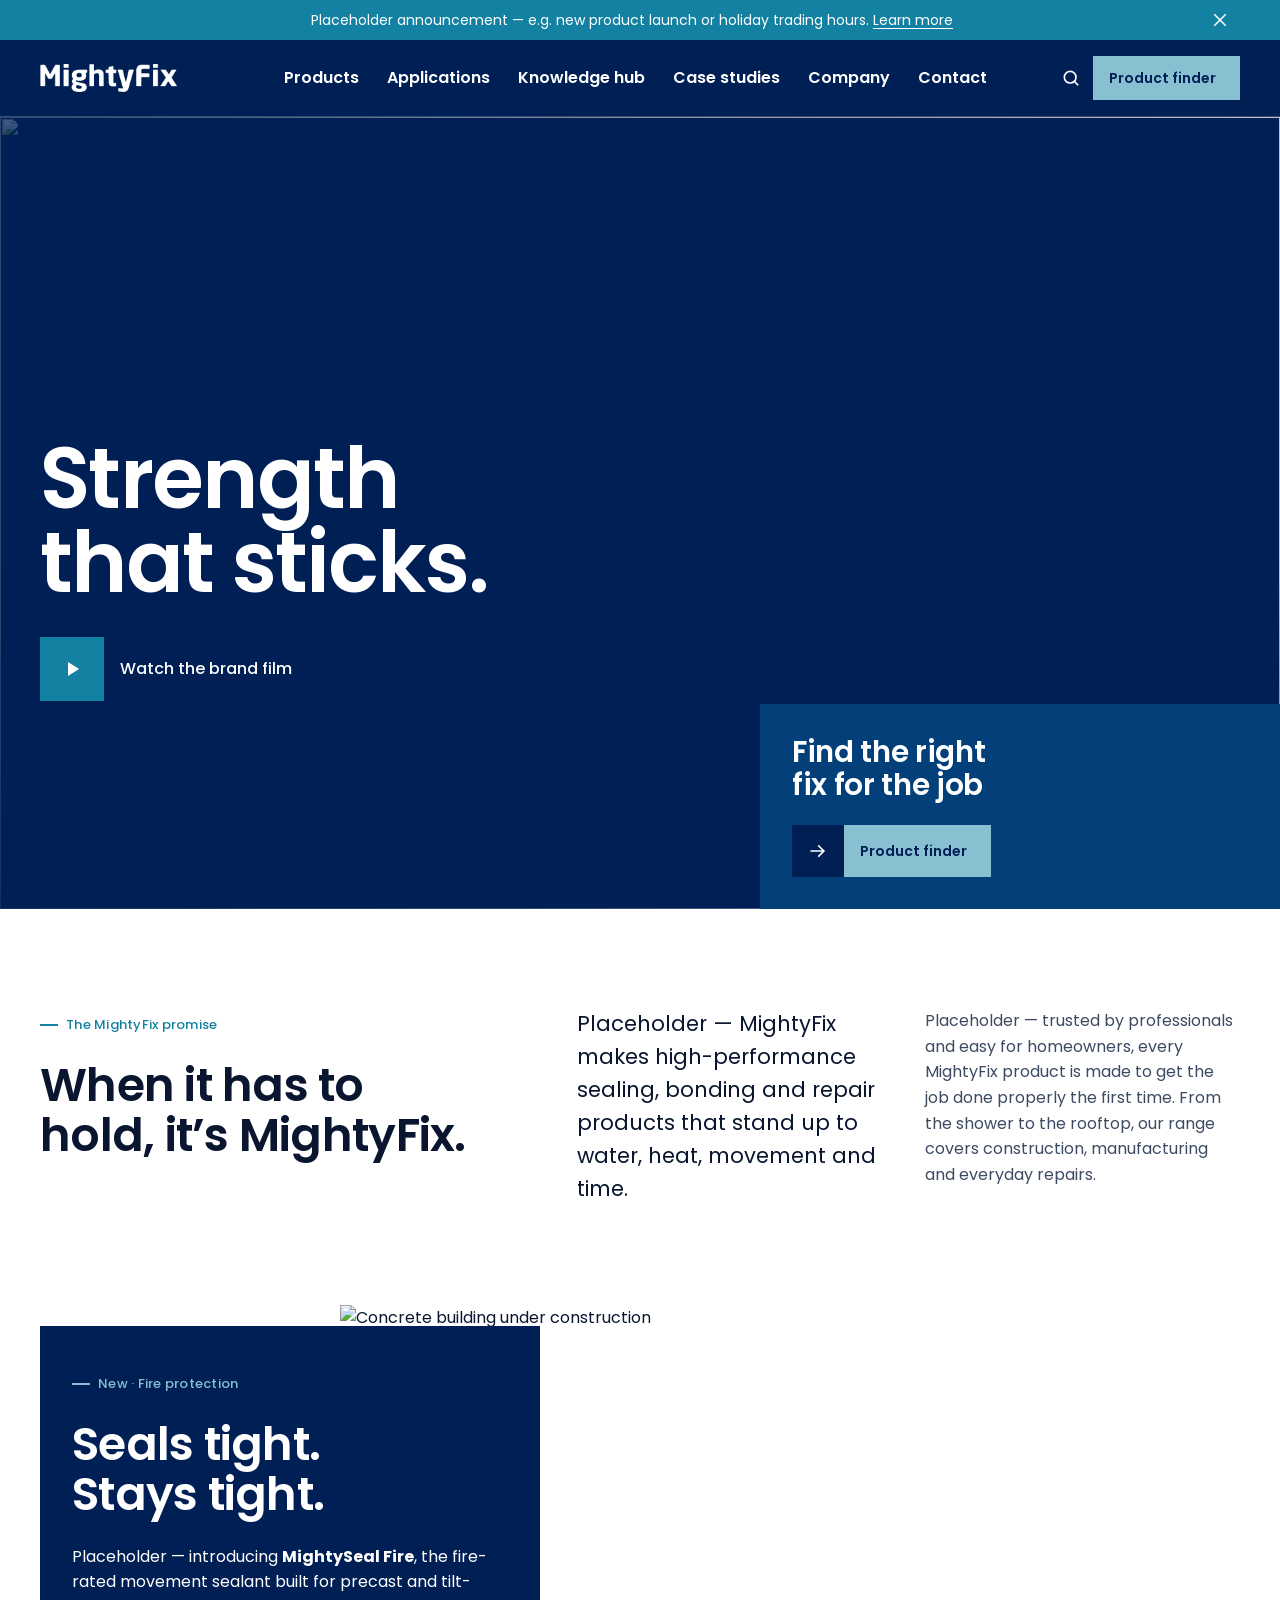
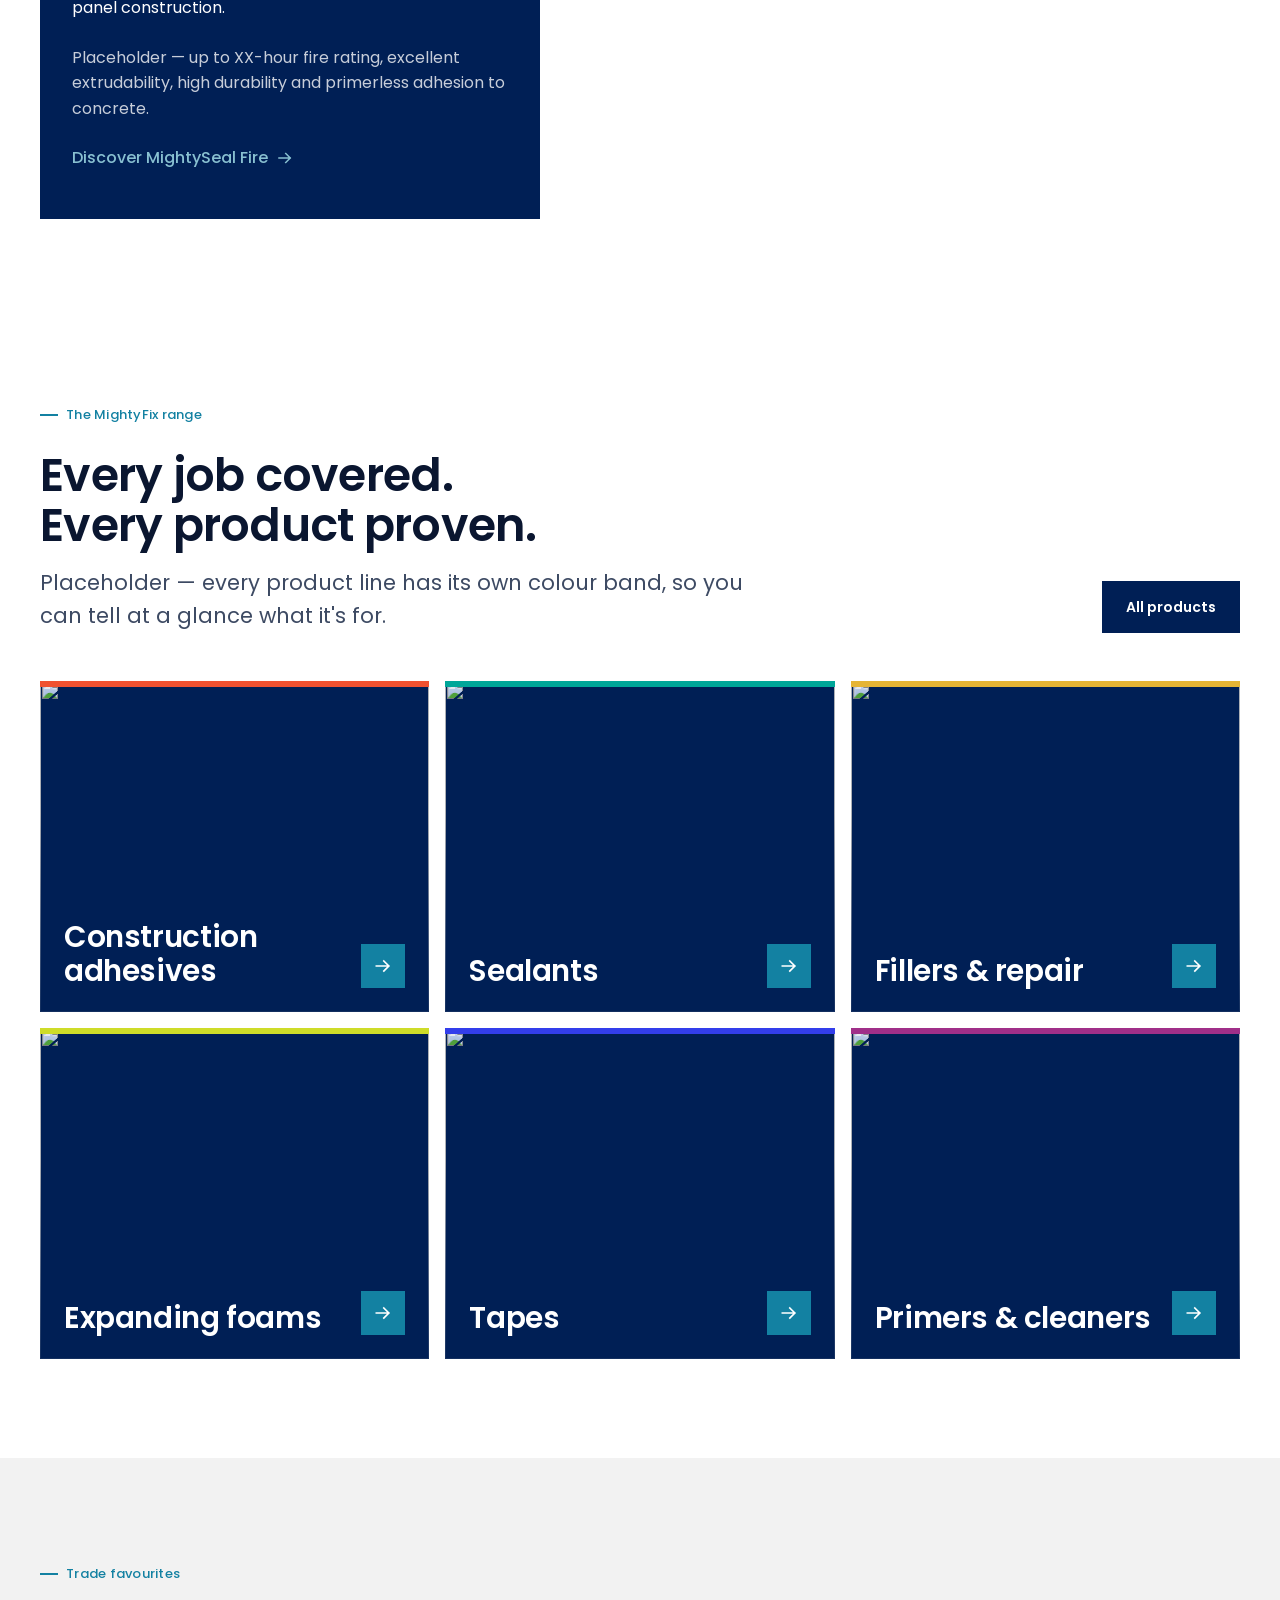
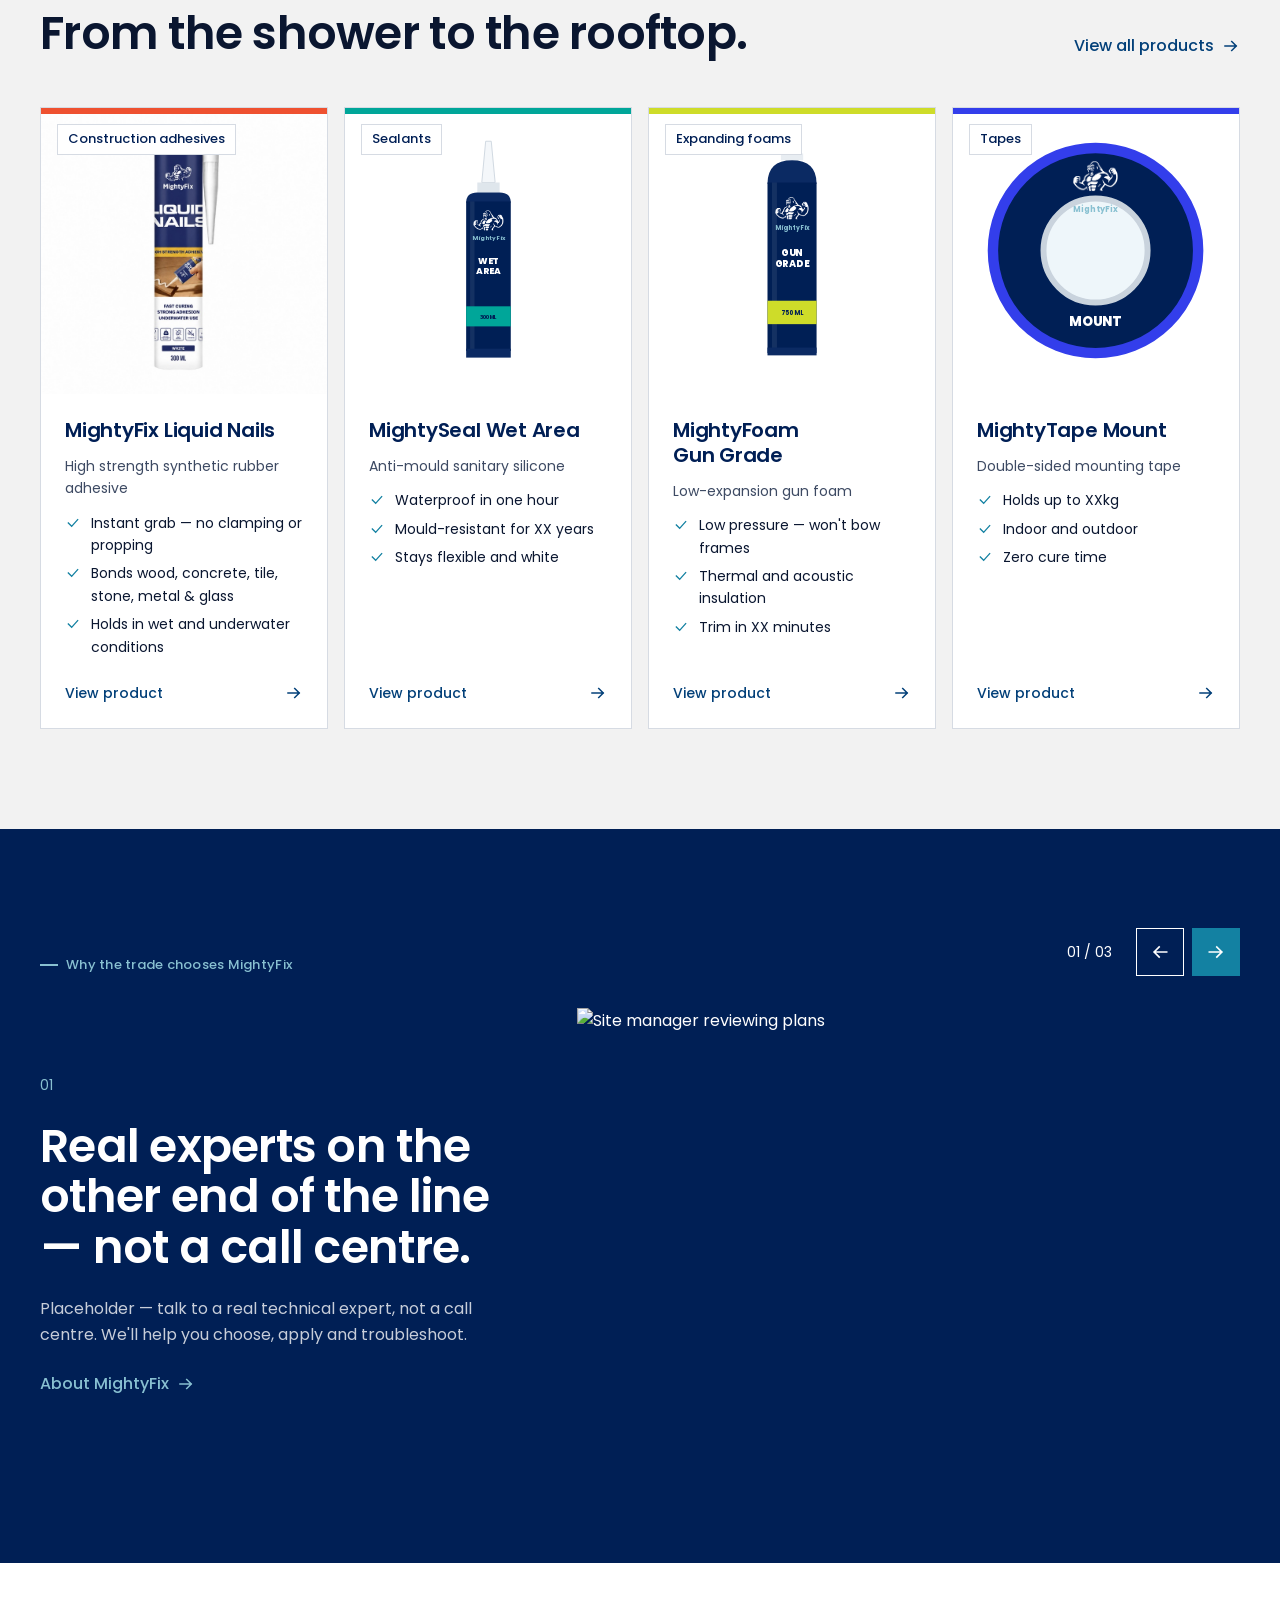
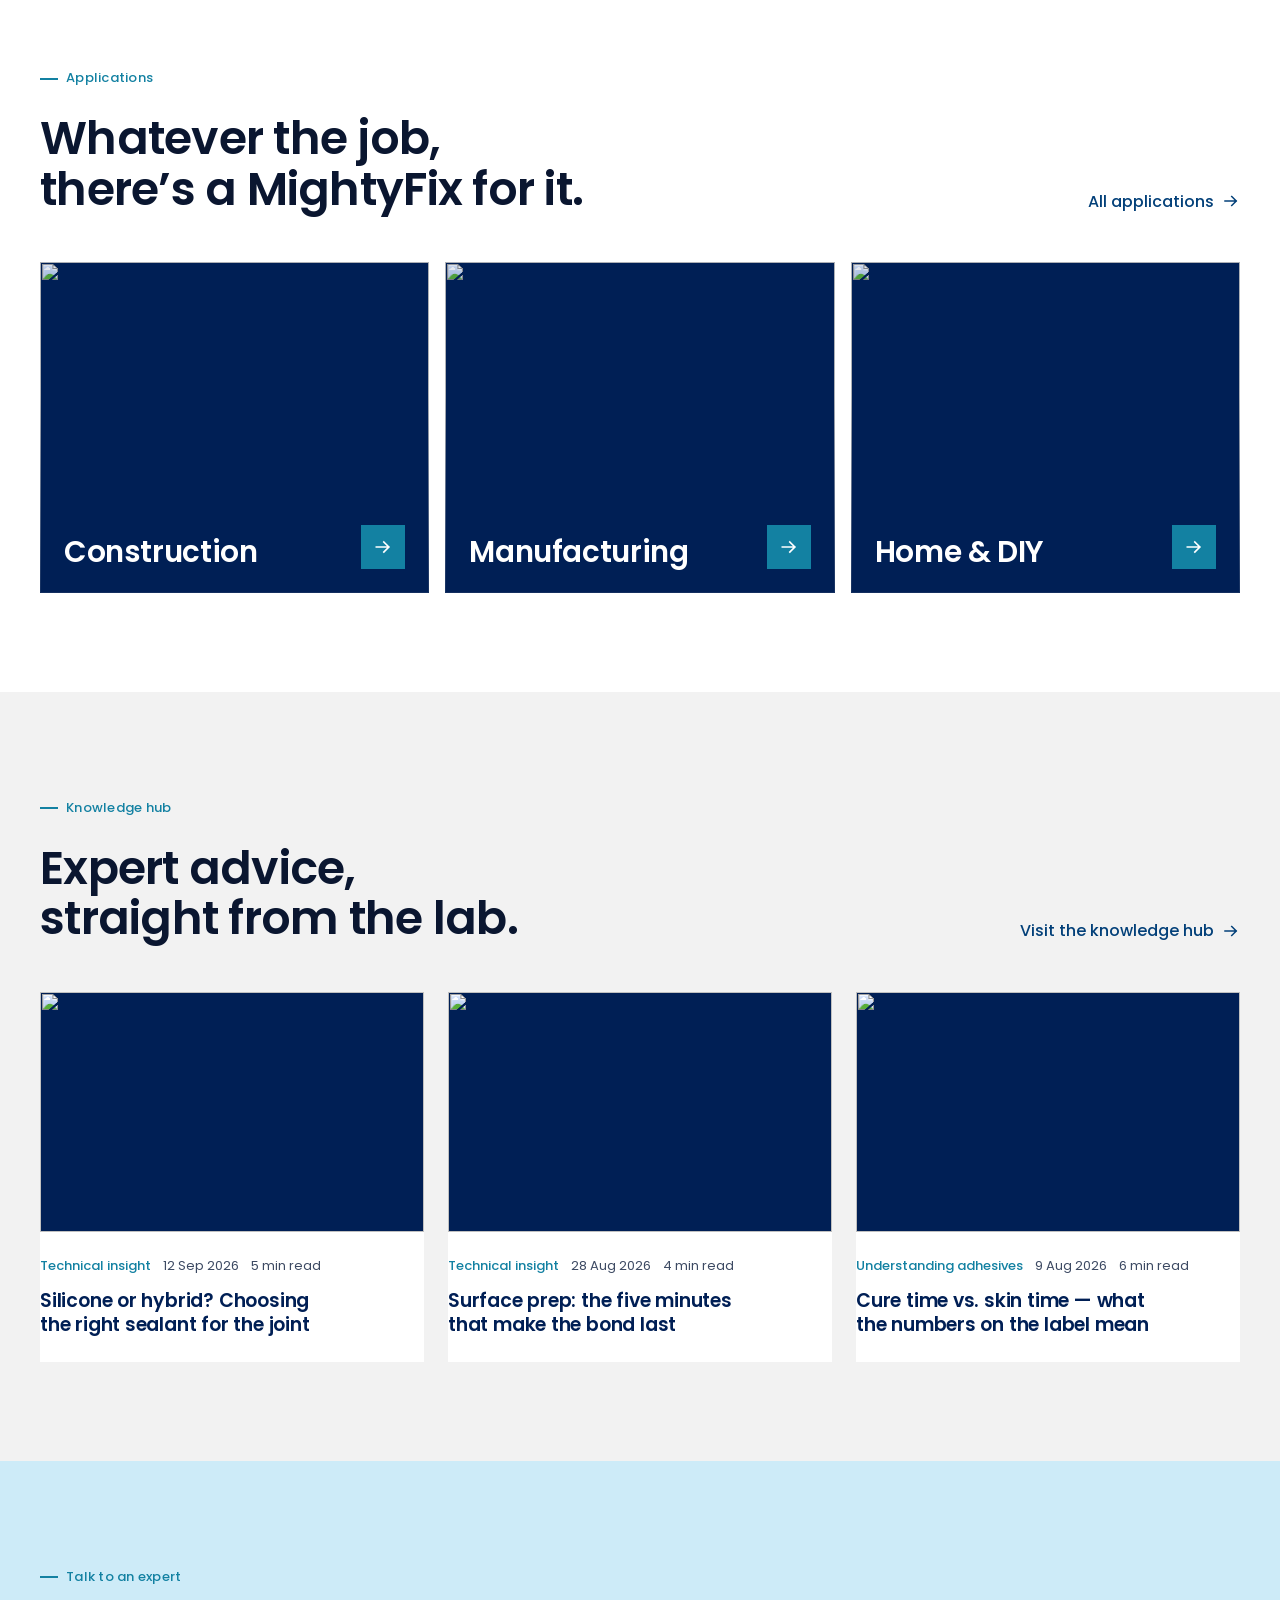
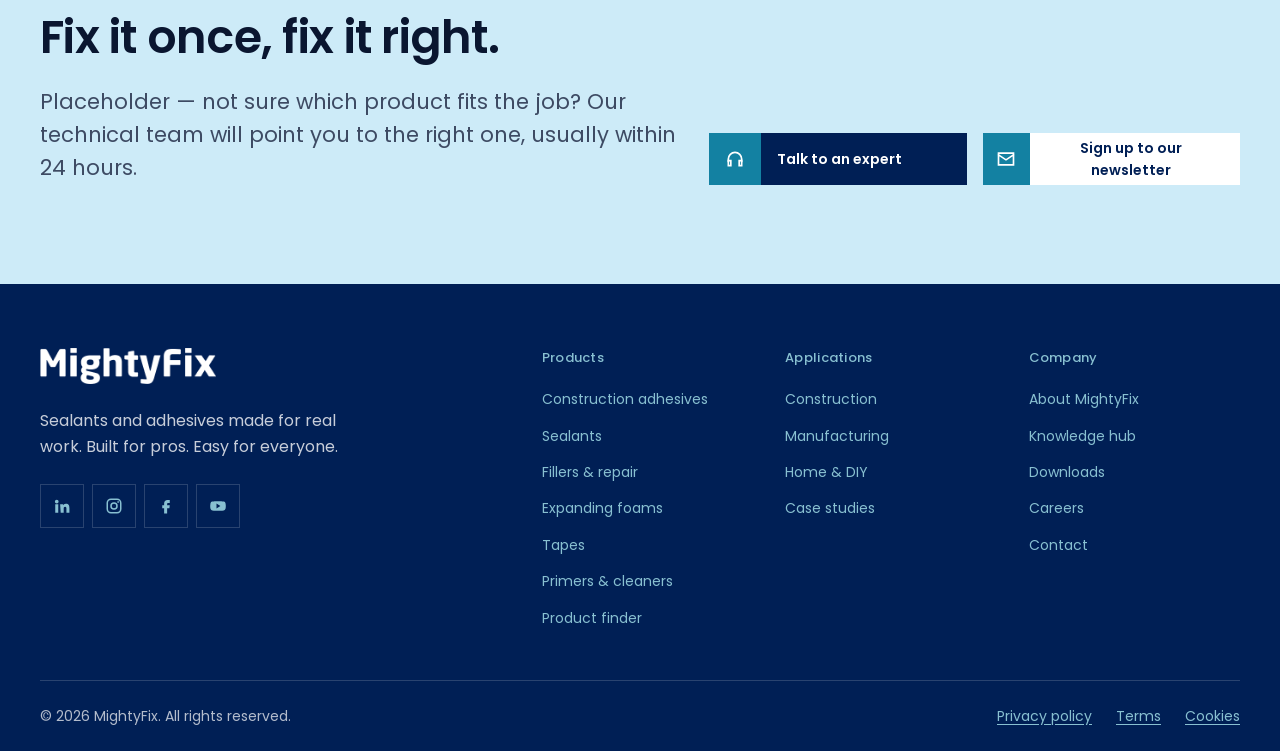
==== site/index.html @ 57dddebc "Initial MightyFix website Static HTML/CSS/JS site modelled on the sabreadhesives.com page structure," ====
<!doctype html>
<html lang="en">
<head>
  <meta charset="utf-8">
  <meta name="viewport" content="width=device-width, initial-scale=1">
  <title>MightyFix — Sealants & adhesives made for real work</title>
  <meta name="description" content="Placeholder — MightyFix sealants, adhesives, foams and tapes for construction, manufacturing and the home.">
  <link rel="icon" href="assets/img/symbol-navy.png">
  <link rel="preconnect" href="https://fonts.googleapis.com">
  <link rel="preconnect" href="https://fonts.gstatic.com" crossorigin>
  <link href="https://fonts.googleapis.com/css2?family=Poppins:wght@400;500;600;700;800&display=swap" rel="stylesheet">
  <link rel="stylesheet" href="assets/css/styles.css">
  <script>document.documentElement.classList.add('js')</script>
</head>
<body data-nav="home">
<main id="main" tabindex="-1">

  <!-- Hero -->
  <section class="hero" aria-labelledby="hero-title">
    <div class="hero__media">
      <img src="https://images.unsplash.com/photo-1587582423116-ec07293f0395?auto=format&fit=crop&w=2000&q=70" alt="" width="2000" height="1333" fetchpriority="high">
    </div>
    <div class="container hero__content">
      <h1 id="hero-title" class="display hero__title" data-reveal>Strength that sticks.</h1>
      <button class="hero__play" type="button" data-open="video" data-video-title="MightyFix brand film" data-reveal style="--d:150ms">
        <span class="icon-btn"><svg class="icon" aria-hidden="true"><use href="#i-play"/></svg></span>
        Watch the brand film
      </button>
    </div>
    <div class="hero__finder on-dark" data-reveal style="--d:250ms">
      <h2>Find the right fix for the job</h2>
      <a class="btn btn--light" href="product-finder.html"><span class="btn__tile"><svg class="icon" aria-hidden="true"><use href="#i-arrow-right"/></svg></span>Product finder</a>
    </div>
  </section>

  <!-- Intro -->
  <section class="section" aria-labelledby="intro-title">
    <div class="container split">
      <div data-reveal>
        <p class="eyebrow">The MightyFix promise</p>
        <h2 id="intro-title" class="mt-5">When it has to hold, it’s MightyFix.</h2>
      </div>
      <div class="intro__cols" data-reveal style="--d:120ms">
        <p class="lead">Placeholder — MightyFix makes high-performance sealing, bonding and repair products that stand up to water, heat, movement and time.</p>
        <p class="muted">Placeholder — trusted by professionals and easy for homeowners, every MightyFix product is made to get the job done properly the first time. From the shower to the rooftop, our range covers construction, manufacturing and everyday repairs.</p>
      </div>
    </div>
  </section>

  <!-- Featured product -->
  <section class="section section--tight" aria-labelledby="feature-title" style="padding-top:0">
    <div class="container">
      <div class="feature">
        <div class="feature__media" data-reveal>
          <img src="https://images.unsplash.com/photo-1508450859948-4e04fabaa4ea?auto=format&fit=crop&w=1600&q=70" alt="Concrete building under construction" loading="lazy" width="1600" height="950">
        </div>
        <div class="feature__panel on-dark" data-reveal style="--d:120ms">
          <p class="eyebrow">New · Fire protection</p>
          <h2 id="feature-title" class="h2">Seals tight. Stays tight.</h2>
          <p>Placeholder — introducing <strong>MightySeal Fire</strong>, the fire-rated movement sealant built for precast and tilt-panel construction.</p>
          <p class="muted">Placeholder — up to XX-hour fire rating, excellent extrudability, high durability and primerless adhesion to concrete.</p>
          <div><a class="link-arrow" href="product.html?p=mightyseal-fire">Discover MightySeal Fire <svg class="icon" aria-hidden="true"><use href="#i-arrow-right"/></svg></a></div>
        </div>
      </div>
    </div>
  </section>

  <!-- Categories -->
  <section class="section" aria-labelledby="cats-title">
    <div class="container">
      <div class="section-head">
        <div data-reveal>
          <p class="eyebrow">The MightyFix range</p>
          <h2 id="cats-title" class="mt-5">Every job covered. Every product proven.</h2>
          <p class="lead muted">Placeholder — every product line has its own colour band, so you can tell at a glance what it's for.</p>
        </div>
        <a class="btn btn--plain" href="products.html" data-reveal>All products</a>
      </div>
      <div class="tiles tiles--3" data-category-tiles></div>
    </div>
  </section>

  <!-- Popular products -->
  <section class="section section--paper" aria-labelledby="popular-title">
    <div class="container">
      <div class="section-head">
        <div data-reveal><p class="eyebrow">Trade favourites</p><h2 id="popular-title" class="mt-5">From the shower to the rooftop.</h2></div>
        <a class="link-arrow" href="products.html" data-reveal>View all products <svg class="icon" aria-hidden="true"><use href="#i-arrow-right"/></svg></a>
      </div>
      <div class="products products--4" data-products data-slugs="liquid-nails,mightyseal-wet-area,mightyfoam-gun,mightytape-mount"></div>
    </div>
  </section>

  <!-- Company carousel -->
  <section class="section section--navy on-dark" aria-labelledby="why-title" aria-roledescription="carousel">
    <div class="container carousel" data-carousel>
      <div class="section-head" style="margin-bottom:var(--s6)">
        <div><p class="eyebrow">Why the trade chooses MightyFix</p><h2 id="why-title" class="visually-hidden">Why the trade chooses MightyFix</h2></div>
        <div class="carousel__controls">
          <span class="carousel__count" aria-live="polite">01 / 03</span>
          <button class="icon-btn icon-btn--ghost" type="button" data-prev aria-label="Previous slide"><svg class="icon" aria-hidden="true"><use href="#i-arrow-left"/></svg></button>
          <button class="icon-btn" type="button" data-next aria-label="Next slide"><svg class="icon" aria-hidden="true"><use href="#i-arrow-right"/></svg></button>
        </div>
      </div>
      <div class="carousel__viewport">
        <div class="carousel__track">
          <div class="carousel__slide"><div class="slide">
            <div class="stack"><p class="slide__num">01</p><h3 class="h2">Real experts on the other end of the line — not a call centre.</h3>
              <p class="muted">Placeholder — talk to a real technical expert, not a call centre. We'll help you choose, apply and troubleshoot.</p>
              <a class="link-arrow" href="company.html">About MightyFix <svg class="icon" aria-hidden="true"><use href="#i-arrow-right"/></svg></a></div>
            <div class="slide__media"><img src="https://images.unsplash.com/photo-1772442198624-4fc4d7281e89?auto=format&fit=crop&w=1400&q=70" alt="Site manager reviewing plans" loading="lazy"></div>
          </div></div>
          <div class="carousel__slide"><div class="slide">
            <div class="stack"><p class="slide__num">02</p><h3 class="h2">Every formula is tested before it’s trusted.</h3>
              <p class="muted">Placeholder — every formula is stress-tested for water, heat, movement and time before it reaches the shelf.</p>
              <a class="link-arrow" href="company.html#testing">How we test <svg class="icon" aria-hidden="true"><use href="#i-arrow-right"/></svg></a></div>
            <div class="slide__media"><img src="https://images.unsplash.com/photo-1614935151651-0bea6508db6b?auto=format&fit=crop&w=1400&q=70" alt="Technician testing samples in a lab" loading="lazy"></div>
          </div></div>
          <div class="carousel__slide"><div class="slide">
            <div class="stack"><p class="slide__num">03</p><h3 class="h2">We go the extra mile so your fix goes the distance.</h3>
              <p class="muted">Placeholder — products made to hold the first time, so you're not back on site fixing the fix.</p>
              <a class="link-arrow" href="case-studies.html">See the proof <svg class="icon" aria-hidden="true"><use href="#i-arrow-right"/></svg></a></div>
            <div class="slide__media"><img src="https://images.unsplash.com/photo-1504307651254-35680f356dfd?auto=format&fit=crop&w=1400&q=70" alt="Two tradespeople working on site" loading="lazy"></div>
          </div></div>
        </div>
      </div>
    </div>
  </section>

  <!-- Applications -->
  <section class="section" aria-labelledby="apps-title">
    <div class="container">
      <div class="section-head">
        <div data-reveal><p class="eyebrow">Applications</p><h2 id="apps-title" class="mt-5">Whatever the job, there’s a MightyFix for it.</h2></div>
        <a class="link-arrow" href="applications.html" data-reveal>All applications <svg class="icon" aria-hidden="true"><use href="#i-arrow-right"/></svg></a>
      </div>
      <div class="tiles tiles--3" data-sector-tiles></div>
    </div>
  </section>

  <!-- Knowledge teaser -->
  <section class="section section--paper" aria-labelledby="hub-title">
    <div class="container">
      <div class="section-head">
        <div data-reveal><p class="eyebrow">Knowledge hub</p><h2 id="hub-title" class="mt-5">Expert advice, straight from the lab.</h2></div>
        <a class="link-arrow" href="knowledge-hub.html" data-reveal>Visit the knowledge hub <svg class="icon" aria-hidden="true"><use href="#i-arrow-right"/></svg></a>
      </div>
      <div class="grid grid--3" data-articles="3"></div>
    </div>
  </section>

</main>
<script src="assets/js/data.js"></script>
<script src="assets/js/main.js"></script>
</body>
</html>
---- site/assets/css/styles.css ----
/* ==========================================================================
   MightyFix — site styles
   Tokens follow the MightyFix Brand Guidelines:
   - Primary palette: French Navy Blue, Dark Azure, Autumn Blue, Half Baked
   - Usage proportion ≈ 50 / 25 / 10 / 10 / 5
   - Type: Helvetica Neue in the guide → Poppins on web (as sabreadhesives.com). Sentence case,
     left aligned, tight tracking on headings.
   ========================================================================== */

:root {
  /* Brand primary */
  --navy: #001f55;        /* French Navy Blue · Pantone 281 C */
  --navy-deep: #001844;   /* menu panels — a shade below navy, as Sabre does with its purple */
  --azure: #034079;       /* Dark Azure · Pantone 541 C */
  --autumn: #1381a2;      /* Autumn Blue · Pantone 314 C */
  --halfbaked: #88c0d1;   /* Half Baked · Pantone 550 C */
  --ice: #cdebf8;         /* 5% tint from usage-proportion chart */

  /* Neutrals */
  --paper: #f2f2f2;
  --white: #ffffff;
  --ink: #0a1630;
  --ink-2: #3d4a63;
  --line: #d6dbe3;
  --line-dark: rgba(255, 255, 255, 0.16);

  /* Semantic */
  --bg: var(--white);
  --surface: var(--paper);
  --text: var(--ink);
  --text-muted: var(--ink-2);
  --link: var(--azure);
  --focus: #1381a2;
  --error: #b73240;       /* Satin Red from extended palette */
  --success: #00796f;

  /* Type */
  --font: "Poppins", Arial, sans-serif;
  --fs-display: clamp(2.75rem, 1.9rem + 4.2vw, 6rem);
  --fs-h1: clamp(2.25rem, 1.6rem + 3vw, 4.25rem);
  --fs-h2: clamp(1.75rem, 1.35rem + 1.9vw, 3rem);
  --fs-h3: clamp(1.375rem, 1.2rem + 0.8vw, 1.875rem);
  --fs-h4: 1.25rem;
  --fs-lead: clamp(1.125rem, 1.05rem + 0.35vw, 1.375rem);
  --fs-body: 1rem;
  --fs-small: 0.875rem;
  --fs-xs: 0.8125rem;

  /* Space (8pt) */
  --s1: 0.25rem; --s2: 0.5rem; --s3: 0.75rem; --s4: 1rem; --s5: 1.5rem;
  --s6: 2rem; --s7: 3rem; --s8: 4rem; --s9: 6rem; --s10: 8rem;
  --section: clamp(4rem, 3rem + 4vw, 7.5rem);

  --container: 1320px;
  --gutter: clamp(1rem, 0.5rem + 2.5vw, 2.5rem);
  --header-h: 76px;

  --radius: 0;            /* guide: sharp corners, clean lines */
  --shadow: 0 18px 40px -20px rgba(0, 31, 85, 0.35);

  --ease-out: cubic-bezier(0.22, 1, 0.36, 1);
  --ease-in: cubic-bezier(0.55, 0, 1, 0.45);
  --dur-1: 160ms; --dur-2: 280ms; --dur-3: 600ms;

  --z-header: 50; --z-menu: 60; --z-modal: 100;
}

/* ---------- Reset & base ---------- */
*, *::before, *::after { box-sizing: border-box; }
html { -webkit-text-size-adjust: 100%; scroll-padding-top: calc(var(--header-h) + 16px); }
@media (prefers-reduced-motion: no-preference) { html { scroll-behavior: smooth; } }
body {
  margin: 0;
  font-family: var(--font);
  font-size: var(--fs-body);
  line-height: 1.6;
  letter-spacing: 0;
  color: var(--text);
  background: var(--bg);
  -webkit-font-smoothing: antialiased;
  text-rendering: optimizeLegibility;
  }
img, svg, video { display: block; max-width: 100%; }
img { height: auto; }
a { color: var(--link); text-underline-offset: 0.2em; }
button, input, select, textarea { font: inherit; letter-spacing: inherit; color: inherit; }
button { cursor: pointer; }
h1, h2, h3, h4, h5, p, ul, ol, figure, blockquote, dl, dd { margin: 0; }
ul[class], ol[class] { list-style: none; padding: 0; }

:focus-visible { outline: 3px solid var(--focus); outline-offset: 3px; }
.on-dark :focus-visible, .site-header :focus-visible, .site-footer :focus-visible { outline-color: var(--halfbaked); }

.visually-hidden {
  position: absolute !important; width: 1px; height: 1px; padding: 0; margin: -1px;
  overflow: hidden; clip: rect(0 0 0 0); white-space: nowrap; border: 0;
}
.skip-link {
  position: absolute; left: var(--s4); top: -100px; z-index: 1000;
  background: var(--halfbaked); color: var(--navy); padding: var(--s3) var(--s4); font-weight: 500;
}
.skip-link:focus { top: var(--s4); }

/* ---------- Typography ---------- */
.display, .h1, .h2, .h3, h1, h2, h3 { font-weight: 600; text-wrap: balance; }
.display { font-size: var(--fs-display); line-height: 1; letter-spacing: -0.020em; }
h1, .h1 { font-size: var(--fs-h1); line-height: 1.04; letter-spacing: -0.018em; }
h2, .h2 { font-size: var(--fs-h2); line-height: 1.1; letter-spacing: -0.016em; }
h3, .h3 { font-size: var(--fs-h3); line-height: 1.2; letter-spacing: -0.011em; font-weight: 600; }
h4, .h4 { font-size: var(--fs-h4); line-height: 1.3; letter-spacing: 0; font-weight: 600; }
.lead { font-size: var(--fs-lead); line-height: 1.55; letter-spacing: 0; }
.small { font-size: var(--fs-small); }
.muted { color: var(--text-muted); }
.eyebrow {
  display: inline-flex; align-items: center; gap: var(--s2);
  font-size: var(--fs-xs); font-weight: 500; letter-spacing: 0.02em; color: var(--autumn);
}
.eyebrow::before { content: ""; width: 18px; height: 2px; background: currentColor; }
.on-dark .eyebrow, .page-hero .eyebrow { color: var(--halfbaked); }
.prose { max-width: 68ch; }
.prose > * + * { margin-top: var(--s4); }
.prose h2 { font-size: var(--fs-h3); margin-top: var(--s7); }
.prose h3 { font-size: var(--fs-h4); margin-top: var(--s6); }
.prose ul { padding-left: 1.2em; }
.prose li + li { margin-top: var(--s2); }
.prose blockquote { border-left: 3px solid var(--halfbaked); padding-left: var(--s5); font-size: var(--fs-lead); color: var(--navy); }

/* ---------- Layout ---------- */
.container { width: 100%; max-width: var(--container); margin-inline: auto; padding-inline: var(--gutter); }
.section { padding-block: var(--section); }
.section--tight { padding-block: calc(var(--section) * 0.6); }
.section--paper { background: var(--paper); }
.section--navy { background: var(--navy); color: var(--white); }
.section--azure { background: var(--azure); color: var(--white); }
.section--ice { background: var(--ice); }
.on-dark { color: var(--white); }
.on-dark a:not(.btn) { color: var(--halfbaked); }
.on-dark .muted { color: rgba(255, 255, 255, 0.78); }

.stack > * + * { margin-top: var(--s5); }
.stack-sm > * + * { margin-top: var(--s3); }
.grid { display: grid; gap: var(--s5); }
@media (min-width: 640px) { .grid--2, .grid--3, .grid--4 { grid-template-columns: repeat(2, 1fr); } }
@media (min-width: 960px) {
  .grid--3 { grid-template-columns: repeat(3, 1fr); }
  .grid--4 { grid-template-columns: repeat(4, 1fr); }
}
.split { display: grid; gap: var(--s6); }
@media (min-width: 960px) {
  .split { grid-template-columns: 5fr 7fr; gap: var(--s8); align-items: start; }
  .split--even { grid-template-columns: 1fr 1fr; }
  .split--center { align-items: center; }
}
.split > *, .grid > *, .pdp-hero__grid > *, .article-layout > *, .contact-grid > *, .cta-band > *, .footer__top > * { min-width: 0; }
.section-head { display: flex; flex-wrap: wrap; justify-content: space-between; align-items: end; gap: var(--s5); margin-bottom: var(--s7); }
.section-head > div { max-width: 46rem; }
.section-head .lead { margin-top: var(--s4); }

/* ---------- Buttons ---------- */
.btn {
  --btn-bg: var(--navy); --btn-fg: var(--white); --btn-tile: var(--autumn);
  display: inline-flex; align-items: center; gap: var(--s4);
  min-height: 52px; padding: 0 var(--s5) 0 0;
  background: var(--btn-bg); color: var(--btn-fg);
  border: 0; text-decoration: none; font-weight: 600; font-size: 0.875rem; letter-spacing: 0;
  transition: background-color var(--dur-1) var(--ease-out), color var(--dur-1) var(--ease-out);
  touch-action: manipulation;
}
.btn .btn__tile {
  display: grid; place-items: center; width: 52px; align-self: stretch;
  background: var(--btn-tile); color: var(--white);
  transition: background-color var(--dur-1) var(--ease-out);
}
.btn .btn__tile svg { width: 20px; height: 20px; transition: transform var(--dur-2) var(--ease-out); }
.btn:hover .btn__tile svg { transform: translateX(3px); }
.btn:hover { --btn-bg: var(--azure); }
.btn:active .btn__tile { background: var(--azure); }
.btn--light { --btn-bg: var(--halfbaked); --btn-fg: var(--navy); --btn-tile: var(--navy); }
.btn--light:hover { --btn-bg: var(--ice); }
.btn--white { --btn-bg: var(--white); --btn-fg: var(--navy); --btn-tile: var(--autumn); }
.btn--white:hover { --btn-bg: var(--ice); }
.btn--plain { padding: 0 var(--s5); }
.btn--block { width: 100%; }
.btn[disabled], .btn[aria-disabled="true"] { opacity: 0.45; cursor: not-allowed; }
.btn.is-loading .btn__tile svg { animation: spin 0.9s linear infinite; }
@keyframes spin { to { transform: rotate(360deg); } }

.link-arrow {
  display: inline-flex; align-items: center; gap: var(--s2);
  font-weight: 500; text-decoration: none; color: var(--link);
}
.link-arrow svg { width: 18px; height: 18px; transition: transform var(--dur-2) var(--ease-out); }
.link-arrow:hover { text-decoration: underline; }
.link-arrow:hover svg { transform: translateX(3px); }

.icon-btn {
  display: inline-grid; place-items: center; width: 48px; height: 48px;
  background: var(--autumn); color: var(--white); border: 0;
  transition: background-color var(--dur-1) var(--ease-out);
}
.icon-btn:hover { background: var(--azure); }
.icon-btn svg { width: 20px; height: 20px; }
.icon-btn--ghost { background: transparent; color: currentColor; border: 1px solid currentColor; }
.icon-btn--ghost:hover { background: rgba(255, 255, 255, 0.1); }

.icon { width: 24px; height: 24px; flex: none; }

/* ---------- Announcement bar ---------- */
.announce {
  background: var(--autumn); color: var(--white);
  font-size: var(--fs-small);
}
.announce .container { display: flex; align-items: center; justify-content: center; gap: var(--s4); min-height: 40px; position: relative; padding-right: 56px; }
.announce p { text-align: center; }
.announce button {
  position: absolute; right: var(--gutter); top: 50%; transform: translateY(-50%);
  width: 40px; height: 40px; display: grid; place-items: center; background: none; border: 0; color: inherit;
}
.announce button svg { width: 18px; height: 18px; }

/* ---------- Header ---------- */
.site-header {
  position: sticky; top: 0; z-index: var(--z-header);
  background: var(--navy); color: var(--white);
  transition: box-shadow var(--dur-2) var(--ease-out);
}
.site-header.is-scrolled { box-shadow: 0 8px 24px -12px rgba(0, 0, 0, 0.5); }
.site-header__bar { display: flex; align-items: center; gap: var(--s6); height: var(--header-h); }
.brand { display: inline-flex; align-items: center; flex: none; }
.brand img { height: 28px; width: auto; }
.nav { display: none; margin-left: auto; }
.nav__list { display: flex; align-items: stretch; height: var(--header-h); }
.nav__item { display: flex; }
.nav__link {
  display: inline-flex; align-items: center; padding: 0 14px;
  color: var(--white); text-decoration: none; font-size: 1rem; font-weight: 600;
  background: none; border: 0; cursor: pointer;
  transition: color 0.35s ease;
}
/* Sabre-style: no arrows or underlines — the open/current item takes the accent colour */
.nav__link:hover, .nav__link[aria-expanded="true"], .nav__link[aria-current="page"], .nav__link[data-current="true"] { color: var(--halfbaked); }
.header-actions { display: flex; align-items: center; gap: var(--s3); margin-left: auto; }
.header-actions .btn { min-height: 44px; }
.header-actions .btn .btn__tile { width: 44px; }
.header-cta { display: none; }
.menu-toggle {
  display: inline-grid; place-items: center; width: 48px; height: 48px;
  background: none; border: 1px solid var(--line-dark); color: var(--white);
}
.menu-toggle svg { width: 22px; height: 22px; }
@media (min-width: 1100px) {
  .nav { display: block; }
  .header-actions { margin-left: var(--s4); }
  .header-cta { display: inline-flex; }
  .menu-toggle { display: none; }
}

/* Mega menu — mirrors sabreadhesives.com: full-width panel a shade darker than the header,
   three equal columns, bold 20px column headings, 16px links on 32px lines. */
.site-header { border-bottom: 1px solid rgba(255, 255, 255, 0.2); }
.mega {
  position: absolute; left: 0; right: 0; top: 100%;
  background: var(--navy-deep); color: var(--white);
  visibility: hidden; opacity: 0;
  transition: opacity 0.5s ease, visibility 0s linear 0.5s;
}
.mega.is-open { visibility: visible; opacity: 1; transition: opacity 0.5s ease, visibility 0s; }
@media (max-width: 1099px) { .mega { display: none; } }
.mega__inner { display: grid; grid-template-columns: repeat(3, 1fr); column-gap: var(--s6); padding-block: 70px 90px; }
.mega__col { list-style: none; margin: 0; padding: 0; }
.mega__col li { margin-top: 5px; }
.mega__col li:first-child { margin-top: 0; }
.mega__col a { display: inline-block; color: var(--white); text-decoration: none; font-size: 1rem; font-weight: 500; line-height: 32px; transition: color 0.35s ease; }
.mega__col a:hover, .mega__col a:focus-visible { color: var(--halfbaked); }
.mega__heading { display: inline-block; margin: 5px 0 10px; color: var(--white); text-decoration: none; font-size: 1.25rem; font-weight: 700; line-height: 32px; transition: color 0.35s ease; }
a.mega__heading:hover { color: var(--halfbaked); }
.mega__heading--finder { line-height: 24px; max-width: 200px; }
.mega__finder { display: inline-flex; align-items: center; gap: 10px; margin-top: 20px; color: var(--white); text-decoration: none; font-size: 1rem; font-weight: 500; line-height: 24px; transition: color 0.35s ease; }
.mega__finder svg { width: 18px; height: 18px; color: var(--halfbaked); }
.mega__finder:hover { color: var(--halfbaked); }

/* Mobile drawer */
.drawer {
  position: fixed; inset: 0; z-index: var(--z-menu);
  background: var(--navy); color: var(--white);
  display: flex; flex-direction: column;
  visibility: hidden; transform: translateX(100%);
  transition: transform var(--dur-2) var(--ease-in), visibility 0s linear var(--dur-2);
}
.drawer.is-open { visibility: visible; transform: none; transition: transform var(--dur-3) var(--ease-out); }
.drawer__top { display: flex; align-items: center; justify-content: space-between; height: var(--header-h); padding-inline: var(--gutter); border-bottom: 1px solid var(--line-dark); flex: none; }
.drawer__top img { height: 24px; width: auto; }
.drawer__panels { position: relative; flex: 1; overflow: hidden; }
.drawer__panel {
  position: absolute; inset: 0; overflow-y: auto; padding: var(--s5) var(--gutter) var(--s8);
  transition: transform var(--dur-2) var(--ease-out), visibility 0s linear var(--dur-2);
  transform: translateX(100%); visibility: hidden;
}
.drawer__panel.is-active { transform: none; visibility: visible; transition-delay: 0s; }
.drawer__panel.is-behind { transform: translateX(-30%); visibility: hidden; }
.drawer__list > li { border-bottom: 1px solid var(--line-dark); }
.drawer__list a, .drawer__list button {
  display: flex; align-items: center; justify-content: space-between; width: 100%;
  min-height: 60px; padding: 0; background: none; border: 0; color: var(--white);
  font-size: 1.375rem; letter-spacing: -0.011em; text-decoration: none; text-align: left;
}
.drawer__list svg { width: 20px; height: 20px; }
.drawer__back { display: inline-flex; align-items: center; gap: var(--s2); background: none; border: 0; color: var(--halfbaked); min-height: 44px; padding: 0; margin-bottom: var(--s4); font-weight: 500; }
.drawer__back svg { width: 18px; height: 18px; }
.drawer__heading { font-size: var(--fs-xs); color: var(--halfbaked); margin: var(--s5) 0 var(--s2); font-weight: 500; }
.drawer__foot { padding: var(--s5) var(--gutter); border-top: 1px solid var(--line-dark); flex: none; }
body.no-scroll { overflow: hidden; }

/* ---------- Breadcrumb ---------- */
.crumbs { font-size: var(--fs-small); }
.crumbs ol { display: flex; flex-wrap: wrap; gap: var(--s2); list-style: none; padding: 0; margin: 0; }
.crumbs li { display: inline-flex; align-items: center; gap: var(--s2); }
.crumbs li + li::before { content: "/"; opacity: 0.5; }
.crumbs a { color: inherit; text-decoration: none; opacity: 0.8; }
.crumbs a:hover { text-decoration: underline; opacity: 1; }
.crumbs [aria-current] { opacity: 1; }

/* ---------- Home hero ---------- */
.hero {
  position: relative; min-height: min(88vh, 860px); min-height: min(88dvh, 860px);
  display: flex; align-items: end; color: var(--white); background: var(--navy); overflow: hidden;
}
.hero__media { position: absolute; inset: 0; }
.hero__media img { width: 100%; height: 100%; object-fit: cover; }
.hero__media::after { content: ""; position: absolute; inset: 0; background: linear-gradient(90deg, rgba(0, 31, 85, 0.75) 0%, rgba(0, 31, 85, 0.25) 55%, rgba(0, 31, 85, 0) 100%), linear-gradient(0deg, rgba(0, 31, 85, 0.55), rgba(0, 31, 85, 0) 45%); }
.hero__content { position: relative; width: 100%; padding-bottom: clamp(9rem, 20vw, 13rem); }
.hero__title { max-width: 10ch; }
.hero__play {
  display: inline-flex; align-items: center; gap: var(--s4); margin-top: var(--s6);
  background: none; border: 0; color: var(--white); padding: 0; font-weight: 500;
}
.hero__play .icon-btn { width: 64px; height: 64px; }
.hero__play .icon-btn svg { width: 24px; height: 24px; }
.hero__finder {
  position: absolute; right: 0; bottom: 0; z-index: 2;
  width: min(100%, 520px); background: var(--azure); color: var(--white);
  padding: var(--s6) var(--gutter) var(--s6) var(--s6);
}
.hero__finder h2 { font-size: var(--fs-h3); line-height: 1.1; letter-spacing: -0.011em; margin-bottom: var(--s5); max-width: 16ch; }
@media (max-width: 639px) {
  .hero { flex-direction: column; align-items: stretch; justify-content: end; }
  .hero__content { padding-bottom: var(--s6); padding-top: 30vh; }
  .hero__finder { position: relative; width: 100%; padding: var(--s6) var(--gutter); }
}

/* ---------- Page hero (inner pages) ---------- */
.page-hero { background: var(--navy); color: var(--white); position: relative; overflow: hidden; }
.page-hero__grid { display: grid; gap: var(--s6); padding-block: var(--s7) var(--s8); position: relative; }
.page-hero__grid .crumbs { margin-bottom: var(--s6); }
.page-hero h1 { max-width: 14ch; }
.page-hero .lead { margin-top: var(--s5); max-width: 40ch; color: rgba(255, 255, 255, 0.86); }
.page-hero__actions { margin-top: var(--s6); display: flex; flex-wrap: wrap; gap: var(--s4); }
.page-hero__media { position: relative; min-height: 260px; }
.page-hero__media img { position: absolute; inset: 0; width: 100%; height: 100%; object-fit: cover; }
@media (min-width: 960px) {
  .page-hero--split .page-hero__grid { grid-template-columns: 1fr 1fr; padding-block: 0; min-height: 520px; }
  .page-hero--split .page-hero__text { padding-block: var(--s7) var(--s8); align-self: center; }
  .page-hero--split .page-hero__media { margin-right: calc(var(--gutter) * -1); margin-right: calc((100vw - min(100vw, var(--container))) / -2 - var(--gutter)); }
}
.page-hero--photo { min-height: 460px; display: flex; align-items: end; }
.page-hero--photo .page-hero__bg { position: absolute; inset: 0; }
.page-hero--photo .page-hero__bg img { width: 100%; height: 100%; object-fit: cover; }
.page-hero--photo .page-hero__bg::after { content: ""; position: absolute; inset: 0; background: linear-gradient(90deg, rgba(0, 31, 85, 0.9), rgba(0, 31, 85, 0.35)); }
.page-hero--compact .page-hero__grid { padding-block: var(--s6) var(--s7); }
.page-hero__band { position: absolute; left: 0; bottom: 0; height: 8px; width: 100%; }

/* ---------- Intro block ---------- */
.intro__cols { display: grid; gap: var(--s5); }
@media (min-width: 720px) { .intro__cols { grid-template-columns: 1fr 1fr; gap: var(--s6); } }

/* ---------- Feature (panel overlapping image) ---------- */
.feature { position: relative; display: grid; }
.feature__media { position: relative; aspect-ratio: 16 / 10; }
.feature__media img { position: absolute; inset: 0; width: 100%; height: 100%; object-fit: cover; }
.feature__panel { position: relative; background: var(--navy); color: var(--white); padding: var(--s6); display: flex; flex-direction: column; gap: var(--s5); }
.feature__panel .h2 { max-width: 12ch; }
.feature__product { position: absolute; right: 6%; bottom: -6%; width: clamp(80px, 12vw, 150px); filter: drop-shadow(0 20px 30px rgba(0, 0, 0, 0.35)); }
@media (min-width: 960px) {
  .feature { grid-template-columns: repeat(12, 1fr); align-items: center; }
  .feature__media { grid-column: 4 / -1; grid-row: 1; aspect-ratio: 16 / 9.5; }
  .feature__panel { grid-column: 1 / 6; grid-row: 1; padding: var(--s7) var(--s6); z-index: 1; min-height: 480px; justify-content: center; }
  .feature--reverse .feature__media { grid-column: 1 / 10; }
  .feature--reverse .feature__panel { grid-column: 8 / -1; }
}

/* ---------- Tiles (categories / applications) ---------- */
.tiles { display: grid; gap: var(--s4); grid-template-columns: 1fr; }
@media (min-width: 560px) { .tiles { grid-template-columns: repeat(2, 1fr); } }
@media (min-width: 960px) { .tiles--3 { grid-template-columns: repeat(3, 1fr); } .tiles--4 { grid-template-columns: repeat(4, 1fr); } }
.tile { position: relative; display: block; aspect-ratio: 4 / 3.4; overflow: hidden; color: var(--white); text-decoration: none; background: var(--navy); }
.tile img { position: absolute; inset: 0; width: 100%; height: 100%; object-fit: cover; transition: transform var(--dur-3) var(--ease-out); }
.tile::after { content: ""; position: absolute; inset: 0; background: linear-gradient(0deg, rgba(0, 31, 85, 0.9) 0%, rgba(0, 31, 85, 0.1) 60%); transition: opacity var(--dur-2) var(--ease-out); }
.tile:hover img { transform: scale(1.05); }
.tile__body { position: absolute; inset: auto 0 0 0; z-index: 1; display: flex; align-items: end; justify-content: space-between; gap: var(--s4); padding: var(--s5); }
.tile__title { font-size: var(--fs-h3); font-weight: 600; line-height: 1.15; letter-spacing: -0.013em; }
.tile__arrow { display: grid; place-items: center; width: 44px; height: 44px; flex: none; background: var(--autumn); transition: background-color var(--dur-1) var(--ease-out); }
.tile:hover .tile__arrow { background: var(--halfbaked); color: var(--navy); }
.tile__arrow svg { width: 20px; height: 20px; }
.tile__band { position: absolute; top: 0; left: 0; z-index: 1; width: 100%; height: 6px; }
.tile--short { aspect-ratio: 4 / 2.6; }

/* ---------- Product card ---------- */
.products { display: grid; gap: var(--s4); grid-template-columns: 1fr; }
@media (min-width: 560px) { .products { grid-template-columns: repeat(2, 1fr); } }
@media (min-width: 960px) { .products { grid-template-columns: repeat(3, 1fr); } }
@media (min-width: 1200px) { .products--4 { grid-template-columns: repeat(4, 1fr); } }
.pcard { position: relative; display: flex; flex-direction: column; background: var(--white); border: 1px solid var(--line); transition: border-color var(--dur-2) var(--ease-out), box-shadow var(--dur-2) var(--ease-out); }
.pcard:hover { border-color: var(--halfbaked); box-shadow: var(--shadow); }
.pcard__media { position: relative; aspect-ratio: 1 / 1; background: var(--white); display: grid; place-items: center; overflow: hidden; }
.pcard__media svg, .pcard__media .pack-photo { height: 78%; width: auto; transition: transform var(--dur-3) var(--ease-out); }
.pcard__media .pack-photo { height: 100%; }
.pcard:hover .pcard__media svg, .pcard:hover .pcard__media .pack-photo { transform: translateY(-6px) rotate(-2deg); }
/* Real pack shots are on white — multiply drops the white onto the tinted backdrop */
.pack-photo { mix-blend-mode: multiply; object-fit: contain; }
.pcard__real { position: absolute; top: var(--s4); right: var(--s4); font-size: var(--fs-xs); font-weight: 600; background: var(--navy); color: var(--white); padding: 4px 10px; }
.pcard__band { position: absolute; top: 0; left: 0; width: 100%; height: 6px; }
.pcard__tag { position: absolute; top: var(--s4); left: var(--s4); font-size: var(--fs-xs); font-weight: 500; background: var(--white); color: var(--navy); padding: 4px 10px; border: 1px solid var(--line); z-index: 1; }
.pcard__body { display: flex; flex-direction: column; gap: var(--s3); padding: var(--s5); flex: 1; }
.pcard__title { font-size: 1.25rem; line-height: 1.25; letter-spacing: -0.011em; font-weight: 600; }
.pcard__title a { color: var(--navy); text-decoration: none; }
.pcard__title a::after { content: ""; position: absolute; inset: 0; }
.pcard__sub { color: var(--text-muted); font-size: var(--fs-small); }
.ticks li { position: relative; padding-left: 26px; font-size: var(--fs-small); }
.ticks li + li { margin-top: 6px; }
.ticks svg { position: absolute; left: 0; top: 3px; width: 16px; height: 16px; color: var(--autumn); }
.pcard__foot { margin-top: auto; padding-top: var(--s3); display: flex; align-items: center; justify-content: space-between; color: var(--azure); font-weight: 500; font-size: var(--fs-small); }
.pcard__foot svg { width: 18px; height: 18px; transition: transform var(--dur-2) var(--ease-out); }
.pcard:hover .pcard__foot svg { transform: translateX(4px); }

/* ---------- Carousel ---------- */
.carousel { position: relative; }
.carousel__viewport { overflow: hidden; }
.carousel__track { display: flex; transition: transform var(--dur-3) var(--ease-out); }
.carousel__slide { flex: 0 0 100%; min-width: 0; }
.carousel__controls { display: flex; align-items: center; gap: var(--s2); }
.carousel__count { font-size: var(--fs-small); margin-right: var(--s4); font-variant-numeric: tabular-nums; }
.slide { display: grid; gap: var(--s6); align-items: center; }
.slide__media { aspect-ratio: 4 / 3; position: relative; }
.slide__media img { position: absolute; inset: 0; width: 100%; height: 100%; object-fit: cover; }
@media (min-width: 960px) { .slide { grid-template-columns: 5fr 7fr; gap: var(--s8); } .slide__media { aspect-ratio: 16 / 11; } }
.slide__num { font-size: var(--fs-small); color: var(--halfbaked); font-variant-numeric: tabular-nums; }

/* ---------- CTA band ---------- */
.cta-band { display: grid; gap: var(--s6); }
@media (min-width: 960px) { .cta-band { grid-template-columns: 1.2fr 1fr; align-items: end; } }
.cta-band__actions { display: flex; flex-wrap: wrap; gap: var(--s4); }
.cta-band__actions .btn { flex: 1 1 240px; }

.tagline-band { padding-block: var(--s8); text-align: left; }

/* ---------- Footer ---------- */
.site-footer { background: var(--navy); color: var(--white); font-size: var(--fs-small); }
.footer__top { display: grid; gap: var(--s7); padding-block: var(--s8) var(--s7); }
@media (min-width: 960px) { .footer__top { grid-template-columns: 1.3fr 2fr; } }
.footer__brand img { height: 36px; width: auto; }
.footer__brand p { margin-top: var(--s5); max-width: 34ch; color: rgba(255, 255, 255, 0.78); font-size: var(--fs-body); }
.footer__social { display: flex; gap: var(--s2); margin-top: var(--s5); }
.footer__social a { display: grid; place-items: center; width: 44px; height: 44px; border: 1px solid var(--line-dark); color: var(--white); transition: background-color var(--dur-1); }
.footer__social a:hover { background: var(--azure); }
.footer__social svg { width: 18px; height: 18px; }
.footer__cols { display: grid; gap: var(--s6); grid-template-columns: repeat(2, 1fr); }
@media (min-width: 720px) { .footer__cols { grid-template-columns: repeat(3, 1fr); } }
.footer__title { color: var(--halfbaked); font-weight: 500; margin-bottom: var(--s4); font-size: var(--fs-xs); letter-spacing: 0.02em; }
.footer__links li + li { margin-top: var(--s2); }
.footer__links a { color: var(--white); text-decoration: none; display: inline-block; padding: 3px 0; }
.footer__links a:hover { text-decoration: underline; color: var(--halfbaked); }
.footer__offices { display: grid; gap: var(--s6); padding-block: var(--s7); border-top: 1px solid var(--line-dark); }
@media (min-width: 720px) { .footer__offices { grid-template-columns: repeat(3, 1fr); } }
.office h3 { font-size: var(--fs-body); font-weight: 500; letter-spacing: 0; }
.office p { color: rgba(255, 255, 255, 0.78); margin-top: var(--s2); }
.office a { color: var(--white); text-decoration: none; display: flex; align-items: center; gap: var(--s2); margin-top: var(--s2); }
.office a:hover { color: var(--halfbaked); text-decoration: underline; }
.office svg { width: 16px; height: 16px; color: var(--halfbaked); }
.footer__bottom { display: flex; flex-wrap: wrap; gap: var(--s4); justify-content: space-between; padding-block: var(--s5); border-top: 1px solid var(--line-dark); color: rgba(255, 255, 255, 0.7); }
.footer__bottom a { color: inherit; }
.footer__bottom ul { display: flex; gap: var(--s5); list-style: none; margin: 0; padding: 0; }

/* ---------- Forms ---------- */
.form { display: grid; gap: var(--s4); }
.form__row { display: grid; gap: var(--s4); }
@media (min-width: 560px) { .form__row--2 { grid-template-columns: 1fr 1fr; } }
.field { display: grid; gap: 6px; }
.field label, .field legend { font-size: var(--fs-small); font-weight: 500; }
.field .req { color: var(--error); }
.field .opt { color: var(--text-muted); font-weight: 400; }
.input, .select, .textarea {
  width: 100%; min-height: 50px; padding: 12px 14px; background: var(--white);
  border: 1px solid #a9b3c3; border-radius: 0; font-size: 1rem;
  transition: border-color var(--dur-1), box-shadow var(--dur-1);
}
.textarea { min-height: 120px; resize: vertical; }
.input:focus, .select:focus, .textarea:focus { outline: none; border-color: var(--autumn); box-shadow: 0 0 0 3px rgba(19, 129, 162, 0.3); }
.field.has-error .input, .field.has-error .select, .field.has-error .textarea { border-color: var(--error); }
.field__error { display: none; align-items: center; gap: 6px; color: var(--error); font-size: var(--fs-small); }
.field__error svg { width: 16px; height: 16px; }
.field.has-error .field__error { display: flex; }
.field__hint { color: var(--text-muted); font-size: var(--fs-xs); }
fieldset.field { border: 0; padding: 0; margin: 0; }
.choice-row { display: flex; flex-wrap: wrap; gap: var(--s3); }
.choice { position: relative; }
.choice input { position: absolute; opacity: 0; inset: 0; width: 100%; height: 100%; margin: 0; cursor: pointer; }
.choice span { display: inline-flex; align-items: center; min-height: 44px; padding: 0 var(--s5); border: 1px solid #a9b3c3; background: var(--white); font-size: var(--fs-small); }
.choice input:checked + span { background: var(--navy); color: var(--white); border-color: var(--navy); }
.choice input:focus-visible + span { outline: 3px solid var(--focus); outline-offset: 2px; }
.check { display: flex; gap: var(--s3); align-items: flex-start; font-size: var(--fs-small); }
.check input { width: 20px; height: 20px; margin-top: 1px; accent-color: var(--navy); flex: none; }
.form-summary { display: none; border-left: 4px solid var(--error); background: #fbeef0; padding: var(--s4); font-size: var(--fs-small); }
.form-summary.is-visible { display: block; }
.form-summary ul { margin-top: var(--s2); padding-left: 1.2em; }
.form-summary a { color: var(--error); }
.form-success { display: none; text-align: left; }
.form-success.is-visible { display: block; }
.form-success__icon { display: grid; place-items: center; width: 56px; height: 56px; background: var(--success); color: var(--white); margin-bottom: var(--s5); }
.form-success__icon svg { width: 28px; height: 28px; }

/* ---------- Modal ---------- */
dialog.modal {
  width: min(640px, calc(100vw - 2rem)); max-height: calc(100dvh - 2rem);
  padding: 0; border: 0; border-radius: 0; color: var(--text); background: var(--white);
  box-shadow: 0 40px 80px -30px rgba(0, 0, 0, 0.6);
}
dialog.modal::backdrop { background: rgba(0, 20, 55, 0.72); }
dialog.modal[open] { animation: modal-in var(--dur-2) var(--ease-out); }
@keyframes modal-in { from { opacity: 0; transform: translateY(12px) scale(0.98); } }
.modal__head { position: sticky; top: 0; z-index: 1; display: flex; justify-content: space-between; align-items: start; gap: var(--s4); padding: var(--s6) var(--s6) var(--s4); background: var(--white); }
.modal__head h2 { font-size: var(--fs-h3); line-height: 1.1; letter-spacing: -0.013em; }
.modal__head p { margin-top: var(--s2); color: var(--text-muted); font-size: var(--fs-small); }
.modal__close { flex: none; width: 44px; height: 44px; display: grid; place-items: center; background: var(--paper); border: 0; }
.modal__close:hover { background: var(--line); }
.modal__close svg { width: 20px; height: 20px; }
.modal__body { padding: 0 var(--s6) var(--s6); }
.modal__band { height: 6px; background: linear-gradient(90deg, var(--navy) 0 50%, var(--azure) 50% 75%, var(--autumn) 75% 85%, var(--halfbaked) 85% 95%, var(--ice) 95%); }

/* Video modal */
dialog.modal--video { width: min(1100px, calc(100vw - 2rem)); background: #000; color: var(--white); }
.video-placeholder { aspect-ratio: 16 / 9; display: grid; place-items: center; text-align: center; background: var(--navy); padding: var(--s6); }
.video-placeholder p { color: var(--halfbaked); }

/* ---------- Chips / filters ---------- */
.chips { display: flex; flex-wrap: wrap; gap: var(--s2); }
.chip {
  display: inline-flex; align-items: center; gap: var(--s2); min-height: 40px; padding: 0 var(--s4);
  border: 1px solid var(--line); background: var(--white); color: var(--navy); text-decoration: none;
  font-size: var(--fs-small); font-weight: 500;
  transition: background-color var(--dur-1), border-color var(--dur-1), color var(--dur-1);
}
.chip:hover { border-color: var(--navy); }
.chip[aria-pressed="true"], .chip[aria-current="true"], .chip.is-active { background: var(--navy); border-color: var(--navy); color: var(--white); }
.chip__dot { width: 8px; height: 8px; }
.chip__count { opacity: 0.6; font-variant-numeric: tabular-nums; }

.subnav { position: sticky; top: var(--header-h); z-index: 20; background: var(--white); border-bottom: 1px solid var(--line); }
.subnav .container { display: flex; gap: var(--s5); align-items: center; overflow-x: auto; scrollbar-width: none; min-height: 60px; }
.subnav .container::-webkit-scrollbar { display: none; }
.subnav__label { font-size: var(--fs-xs); color: var(--text-muted); white-space: nowrap; font-weight: 500; }
.subnav a { white-space: nowrap; color: var(--navy); text-decoration: none; font-size: var(--fs-small); font-weight: 500; padding: var(--s3) 0; border-bottom: 2px solid transparent; }
.subnav a:hover, .subnav a.is-active { border-bottom-color: var(--autumn); }

/* ---------- Accordion ---------- */
.accordion { border-top: 1px solid var(--line); }
.accordion details { border-bottom: 1px solid var(--line); }
.accordion summary {
  display: flex; justify-content: space-between; align-items: center; gap: var(--s4);
  min-height: 68px; padding: var(--s4) 0; cursor: pointer; list-style: none;
  font-size: 1.1875rem; font-weight: 600; letter-spacing: -0.009em; color: var(--navy);
}
.accordion summary::-webkit-details-marker { display: none; }
.accordion summary .acc-icon { display: grid; place-items: center; width: 36px; height: 36px; flex: none; background: var(--paper); transition: background-color var(--dur-1), transform var(--dur-2) var(--ease-out); }
.accordion summary .acc-icon svg { width: 18px; height: 18px; }
.accordion details[open] summary .acc-icon { background: var(--navy); color: var(--white); transform: rotate(45deg); }
.accordion .acc-body { padding: 0 0 var(--s5); max-width: 70ch; color: var(--text-muted); }
.accordion .acc-body > * + * { margin-top: var(--s3); }
.accordion .acc-body ol, .accordion .acc-body ul { padding-left: 1.2em; }

/* ---------- Product detail ---------- */
.pdp-hero { background: var(--paper); }
.pdp-hero__grid { display: grid; gap: var(--s6); padding-block: var(--s6) var(--s8); }
@media (min-width: 960px) { .pdp-hero__grid { grid-template-columns: 1.05fr 1fr; gap: var(--s8); align-items: start; } }
.pdp-gallery__main { position: relative; aspect-ratio: 1 / 1; background: var(--white); border: 1px solid var(--line); display: grid; place-items: center; overflow: hidden; }
.pdp-gallery__main svg, .pdp-gallery__main img { height: 82%; width: auto; }
.pdp-gallery__main img.is-photo { width: 100%; height: 100%; object-fit: cover; }
.pdp-gallery__thumbs { display: grid; grid-template-columns: repeat(4, 1fr); gap: var(--s3); margin-top: var(--s3); }
.pdp-gallery__thumbs button { aspect-ratio: 1; padding: 0; border: 2px solid var(--line); background: var(--white); overflow: hidden; display: grid; place-items: center; }
.pdp-gallery__thumbs button[aria-pressed="true"] { border-color: var(--navy); }
.pdp-gallery__thumbs img { width: 100%; height: 100%; object-fit: cover; }
.pdp-gallery__thumbs svg { height: 80%; width: auto; }
.pdp-gallery__main .pack-photo { height: 100%; width: 100%; }
.pdp-gallery__thumbs .pack-photo { width: 100%; height: 100%; object-fit: contain; }
.feature-list li { padding: var(--s4) 0; border-bottom: 1px solid var(--line); }
.feature-list li:first-child { border-top: 1px solid var(--line); }
.feature-list strong { display: block; color: var(--navy); font-weight: 600; margin-bottom: 4px; }
.feature-list span { color: var(--text-muted); font-size: var(--fs-small); }
.howto.howto--4 { grid-template-columns: 1fr; }
@media (min-width: 720px) { .howto.howto--4 { grid-template-columns: repeat(2, 1fr); } }
@media (min-width: 1100px) { .howto.howto--4 { grid-template-columns: repeat(4, 1fr); } }
.substrates { display: flex; flex-wrap: wrap; gap: var(--s2); }
.tds-ref { font-size: var(--fs-xs); color: var(--text-muted); }
.pdp-info { display: flex; flex-direction: column; gap: var(--s5); }
.pdp-info h1 { font-size: var(--fs-h2); color: var(--navy); }
.pdp-meta { display: flex; flex-wrap: wrap; gap: var(--s2); }
.badge { display: inline-flex; align-items: center; gap: 6px; min-height: 30px; padding: 0 10px; background: var(--white); border: 1px solid var(--line); font-size: var(--fs-xs); font-weight: 500; color: var(--navy); }
.badge__dot { width: 8px; height: 8px; }
.ticks--lg li { font-size: var(--fs-body); padding-left: 30px; }
.ticks--lg li + li { margin-top: var(--s3); }
.ticks--lg svg { width: 20px; height: 20px; top: 2px; }
.spec-strip { display: grid; grid-template-columns: repeat(2, 1fr); gap: 1px; background: var(--line); border: 1px solid var(--line); }
@media (min-width: 640px) { .spec-strip { grid-template-columns: repeat(4, 1fr); } }
.spec-strip div { background: var(--white); padding: var(--s4); }
.spec-strip dt { font-size: var(--fs-xs); color: var(--text-muted); display: flex; align-items: center; gap: 6px; }
.spec-strip dt svg { width: 16px; height: 16px; color: var(--autumn); }
.spec-strip dd { font-size: 1.125rem; font-weight: 600; letter-spacing: -0.009em; color: var(--navy); margin-top: 4px; }
.pdp-actions { display: flex; flex-wrap: wrap; gap: var(--s3); }
.pdp-actions .btn { flex: 1 1 220px; }
.downloads { display: grid; gap: var(--s4); }
@media (min-width: 640px) { .downloads { grid-template-columns: repeat(2, 1fr); } }
.download {
  display: flex; align-items: center; gap: var(--s4); padding: var(--s5); background: var(--white); border: 1px solid var(--line);
  text-align: left; width: 100%; transition: border-color var(--dur-1), box-shadow var(--dur-2);
}
.download:hover { border-color: var(--navy); box-shadow: var(--shadow); }
.download__icon { display: grid; place-items: center; width: 52px; height: 52px; background: var(--navy); color: var(--white); flex: none; }
.download__icon svg { width: 24px; height: 24px; }
.download strong { display: block; font-weight: 600; color: var(--navy); font-size: 1.0625rem; letter-spacing: 0; }
.download span { font-size: var(--fs-small); color: var(--text-muted); }
.download > svg { margin-left: auto; width: 20px; height: 20px; color: var(--autumn); }
.table-wrap { overflow-x: auto; border: 1px solid var(--line); }
table.specs { width: 100%; border-collapse: collapse; font-size: var(--fs-small); min-width: 480px; }
table.specs th, table.specs td { padding: 14px var(--s4); text-align: left; border-bottom: 1px solid var(--line); vertical-align: top; }
table.specs th { width: 40%; font-weight: 500; color: var(--navy); background: var(--paper); }
table.specs tr:last-child th, table.specs tr:last-child td { border-bottom: 0; }

.howto { counter-reset: step; display: grid; gap: var(--s4); }
@media (min-width: 720px) { .howto { grid-template-columns: repeat(3, 1fr); } }
.howto li { background: var(--white); padding: var(--s6) var(--s5); position: relative; }
.howto li::before { counter-increment: step; content: counter(step, decimal-leading-zero); display: block; font-size: var(--fs-h2); line-height: 1; letter-spacing: -0.018em; color: var(--halfbaked); margin-bottom: var(--s5); }
.howto h3 { font-size: var(--fs-h4); color: var(--navy); }
.howto p { margin-top: var(--s3); color: var(--text-muted); font-size: var(--fs-small); }

/* ---------- Product finder ---------- */
.finder { background: var(--paper); min-height: 70vh; }
.finder__progress { display: flex; gap: var(--s2); margin-bottom: var(--s6); }
.finder__progress li { flex: 1; }
.finder__progress span { display: block; font-size: var(--fs-xs); font-weight: 500; color: var(--text-muted); margin-bottom: var(--s2); }
.finder__progress i { display: block; height: 4px; background: var(--line); }
.finder__progress li.is-done i, .finder__progress li.is-current i { background: var(--navy); }
.finder__progress li.is-current span { color: var(--navy); }
.finder__head { display: flex; flex-wrap: wrap; justify-content: space-between; align-items: end; gap: var(--s4); margin-bottom: var(--s6); }
.finder__back { display: inline-flex; align-items: center; gap: var(--s2); background: none; border: 0; color: var(--azure); font-weight: 500; min-height: 44px; padding: 0; }
.finder__back svg { width: 18px; height: 18px; }
.option-grid { display: grid; gap: var(--s4); grid-template-columns: 1fr; }
@media (min-width: 560px) { .option-grid { grid-template-columns: repeat(2, 1fr); } }
@media (min-width: 960px) { .option-grid { grid-template-columns: repeat(3, 1fr); } .option-grid--4 { grid-template-columns: repeat(4, 1fr); } }
.option { position: relative; display: flex; flex-direction: column; text-align: left; padding: 0; border: 1px solid var(--line); background: var(--white); color: var(--navy); overflow: hidden; transition: border-color var(--dur-1), box-shadow var(--dur-2); }
.option:hover { border-color: var(--navy); box-shadow: var(--shadow); }
.option__media { aspect-ratio: 16 / 9; position: relative; overflow: hidden; }
.option__media img { position: absolute; inset: 0; width: 100%; height: 100%; object-fit: cover; transition: transform var(--dur-3) var(--ease-out); }
.option:hover .option__media img { transform: scale(1.05); }
.option__body { display: flex; justify-content: space-between; align-items: center; gap: var(--s4); padding: var(--s5); font-size: 1.25rem; font-weight: 600; letter-spacing: -0.009em; }
.option__body small { display: block; font-size: var(--fs-small); color: var(--text-muted); font-weight: 400; letter-spacing: 0; margin-top: 2px; }
.option__body svg { width: 22px; height: 22px; color: var(--autumn); flex: none; }
.option--text .option__body { min-height: 96px; }
.finder-search { display: flex; max-width: 560px; }
.finder-search .input { border-right: 0; }
.finder-search .icon-btn { width: 50px; height: 50px; flex: none; background: var(--navy); }

/* ---------- Article cards ---------- */
.acard { position: relative; display: flex; flex-direction: column; background: var(--white); }
.acard__media { position: relative; aspect-ratio: 16 / 10; overflow: hidden; background: var(--navy); }
.acard__media img { position: absolute; inset: 0; width: 100%; height: 100%; object-fit: cover; transition: transform var(--dur-3) var(--ease-out); }
.acard:hover .acard__media img { transform: scale(1.04); }
.acard__play { position: absolute; left: var(--s4); bottom: var(--s4); display: grid; place-items: center; width: 48px; height: 48px; background: var(--autumn); color: var(--white); }
.acard__play svg { width: 20px; height: 20px; }
.acard__duration { position: absolute; right: var(--s4); bottom: var(--s4); background: rgba(0, 31, 85, 0.85); color: var(--white); font-size: var(--fs-xs); padding: 4px 8px; font-variant-numeric: tabular-nums; }
.acard__body { display: flex; flex-direction: column; gap: var(--s3); padding: var(--s5) 0; }
.acard--boxed .acard__body { padding: var(--s5); }
.acard__meta { display: flex; flex-wrap: wrap; gap: var(--s3); font-size: var(--fs-xs); color: var(--text-muted); }
.acard__meta .type { color: var(--autumn); font-weight: 500; }
.acard__title { font-size: 1.1875rem; line-height: 1.3; letter-spacing: -0.011em; font-weight: 600; }
.acard__title a { color: var(--navy); text-decoration: none; }
.acard__title a::after { content: ""; position: absolute; inset: 0; }
.acard:hover .acard__title a { text-decoration: underline; text-decoration-thickness: 1px; }
.acard__sector { align-self: flex-start; }

.hub-group + .hub-group { margin-top: var(--s9); }
.featured-article { display: grid; background: var(--navy); color: var(--white); position: relative; }
@media (min-width: 960px) { .featured-article { grid-template-columns: 1.3fr 1fr; } }
.featured-article__media { position: relative; aspect-ratio: 16 / 10; }
.featured-article__media img { position: absolute; inset: 0; width: 100%; height: 100%; object-fit: cover; }
.featured-article__body { padding: var(--s7) var(--s6); display: flex; flex-direction: column; justify-content: center; gap: var(--s5); }
.featured-article__body h2 a { color: var(--white); text-decoration: none; }
.featured-article__body h2 a::after { content: ""; position: absolute; inset: 0; }

/* Downloads library */
.doc-list { border-top: 1px solid var(--line); }
.doc-list li { display: grid; grid-template-columns: 1fr auto; gap: var(--s4); align-items: center; padding: var(--s4) 0; border-bottom: 1px solid var(--line); }
@media (min-width: 720px) { .doc-list li { grid-template-columns: 2fr 1fr auto; } }
.doc-list strong { font-weight: 500; color: var(--navy); display: flex; align-items: center; gap: var(--s3); }
.doc-list .cat { font-size: var(--fs-small); color: var(--text-muted); display: none; }
@media (min-width: 720px) { .doc-list .cat { display: block; } }
.doc-list .doc-actions { display: flex; gap: var(--s2); }
.doc-list .doc-actions button { min-height: 40px; padding: 0 var(--s4); background: var(--paper); border: 0; color: var(--navy); font-size: var(--fs-small); font-weight: 500; display: inline-flex; align-items: center; gap: 6px; }
.doc-list .doc-actions button:hover { background: var(--navy); color: var(--white); }
.doc-list .doc-actions svg { width: 16px; height: 16px; }

/* ---------- Case study ---------- */
.facts { display: grid; gap: 1px; background: var(--line-dark); border: 1px solid var(--line-dark); }
@media (min-width: 640px) { .facts { grid-template-columns: repeat(4, 1fr); } }
.facts div { background: var(--navy); padding: var(--s5); }
.facts dt { font-size: var(--fs-xs); color: var(--halfbaked); }
.facts dd { margin-top: 4px; font-size: 1.125rem; font-weight: 600; letter-spacing: -0.009em; }
.stat-row { display: grid; gap: var(--s5); grid-template-columns: repeat(auto-fit, minmax(180px, 1fr)); }
.stat strong { display: block; font-size: var(--fs-h1); font-weight: 600; line-height: 1; letter-spacing: -0.023em; color: var(--navy); font-variant-numeric: tabular-nums; }
.on-dark .stat strong { color: var(--halfbaked); }
.stat span { display: block; margin-top: var(--s3); font-size: var(--fs-small); color: var(--text-muted); max-width: 22ch; }
.on-dark .stat span { color: rgba(255, 255, 255, 0.78); }
.quote { padding: var(--s7) 0; }
.quote blockquote { font-size: var(--fs-h3); font-weight: 500; line-height: 1.35; letter-spacing: -0.013em; color: var(--navy); max-width: 30ch; }
.quote figcaption { margin-top: var(--s5); font-size: var(--fs-small); color: var(--text-muted); }
.on-dark .quote blockquote { color: var(--white); }
.gallery { display: grid; gap: var(--s4); grid-template-columns: repeat(2, 1fr); }
.gallery figure:first-child { grid-column: 1 / -1; }
.gallery figure { position: relative; aspect-ratio: 16 / 10; overflow: hidden; }
.gallery img { position: absolute; inset: 0; width: 100%; height: 100%; object-fit: cover; }

/* Article page */
.article-hero__media { aspect-ratio: 21 / 9; position: relative; margin-top: calc(var(--s8) * -1); }
.article-hero__media img { position: absolute; inset: 0; width: 100%; height: 100%; object-fit: cover; }
.article-layout { display: grid; gap: var(--s7); }
@media (min-width: 1100px) { .article-layout { grid-template-columns: 220px 1fr 280px; gap: var(--s8); } }
.article-aside { font-size: var(--fs-small); }
@media (min-width: 1100px) { .article-aside { position: sticky; top: calc(var(--header-h) + var(--s5)); align-self: start; } }
.toc a { display: block; padding: 6px 0 6px var(--s4); border-left: 2px solid var(--line); color: var(--text-muted); text-decoration: none; }
.toc a:hover, .toc a.is-active { border-left-color: var(--autumn); color: var(--navy); }
.share { display: flex; gap: var(--s2); margin-top: var(--s5); }
.share a, .share button { display: grid; place-items: center; width: 40px; height: 40px; border: 1px solid var(--line); background: var(--white); color: var(--navy); }
.share svg { width: 16px; height: 16px; }
.figure-ph { margin: var(--s6) 0; }
.figure-ph .img { position: relative; aspect-ratio: 16 / 9; }
.figure-ph img { position: absolute; inset: 0; width: 100%; height: 100%; object-fit: cover; }
.figure-ph figcaption { font-size: var(--fs-small); color: var(--text-muted); margin-top: var(--s3); }
.callout { background: var(--ice); padding: var(--s5); border-left: 4px solid var(--navy); }
.callout strong { color: var(--navy); }

/* ---------- Company ---------- */
.values { display: grid; gap: 1px; background: var(--line); border: 1px solid var(--line); }
@media (min-width: 720px) { .values { grid-template-columns: repeat(2, 1fr); } }
@media (min-width: 1100px) { .values { grid-template-columns: repeat(5, 1fr); } }
.value { background: var(--white); padding: var(--s6) var(--s5); display: flex; flex-direction: column; gap: var(--s4); }
.value__num { font-size: var(--fs-small); color: var(--autumn); font-weight: 500; font-variant-numeric: tabular-nums; }
.value h3 { font-size: var(--fs-h4); color: var(--navy); }
.value p { font-size: var(--fs-small); color: var(--text-muted); }
.keyword-cloud { display: flex; flex-wrap: wrap; gap: var(--s3); }
.keyword { display: grid; place-items: center; width: clamp(104px, 14vw, 150px); aspect-ratio: 1; border-radius: 50%; background: var(--navy); color: var(--white); font-size: var(--fs-small); text-align: center; padding: var(--s3); }
.keyword:nth-child(3n+2) { background: var(--azure); }
.keyword:nth-child(4n) { background: var(--autumn); }
.team { display: grid; gap: var(--s5); grid-template-columns: repeat(2, 1fr); }
@media (min-width: 960px) { .team { grid-template-columns: repeat(4, 1fr); } }
.person__img { aspect-ratio: 4 / 5; background: var(--ice); display: grid; place-items: center; color: var(--halfbaked); }
.person__img svg { width: 40%; height: auto; }
.person h3 { font-size: var(--fs-body); font-weight: 500; margin-top: var(--s3); color: var(--navy); }
.person p { font-size: var(--fs-small); color: var(--text-muted); }

/* ---------- Contact ---------- */
.contact-grid { display: grid; gap: var(--s7); }
@media (min-width: 960px) { .contact-grid { grid-template-columns: 1fr 1.25fr; gap: var(--s9); } }
.contact-card { background: var(--paper); padding: var(--s5); }
.contact-card + .contact-card { margin-top: var(--s4); }
.contact-card h3 { font-size: var(--fs-h4); color: var(--navy); }
.contact-card ul { margin-top: var(--s3); }
.contact-card li { display: flex; gap: var(--s3); align-items: flex-start; padding: 6px 0; font-size: var(--fs-small); }
.contact-card li svg { width: 18px; height: 18px; color: var(--autumn); flex: none; margin-top: 2px; }
.contact-card a { color: var(--navy); }
.map-ph { position: relative; aspect-ratio: 21 / 9; background: var(--ice); overflow: hidden; }
.map-ph svg.grid-lines { position: absolute; inset: 0; width: 100%; height: 100%; color: var(--halfbaked); opacity: 0.5; }
.map-ph .pin { position: absolute; display: grid; place-items: center; width: 44px; height: 44px; background: var(--navy); color: var(--white); transform: translate(-50%, -100%); }
.map-ph .pin svg { width: 20px; height: 20px; }
.map-ph .map-label { position: absolute; left: var(--s4); bottom: var(--s4); background: var(--white); padding: 6px 10px; font-size: var(--fs-xs); color: var(--text-muted); }

/* ---------- Placeholder note (remove before launch) ---------- */
.ph-note { display: inline-flex; gap: 6px; align-items: center; font-size: var(--fs-xs); color: var(--text-muted); border: 1px dashed var(--line); padding: 4px 8px; }

/* ---------- Reveal on scroll ---------- */
.js [data-reveal] { opacity: 0; transform: translateY(24px); transition: opacity 700ms var(--ease-out), transform 700ms var(--ease-out); transition-delay: var(--d, 0ms); }
.js [data-reveal].is-in { opacity: 1; transform: none; }
@media (prefers-reduced-motion: reduce) {
  *, *::before, *::after { animation-duration: 0.01ms !important; animation-iteration-count: 1 !important; transition-duration: 0.01ms !important; }
  .js [data-reveal] { opacity: 1; transform: none; }
}

/* ---------- Misc ---------- */
.see-also { display: flex; flex-wrap: wrap; gap: var(--s3); }
.divider { height: 1px; background: var(--line); border: 0; margin: var(--s7) 0; }
.empty { padding: var(--s7); background: var(--white); border: 1px dashed var(--line); text-align: left; }
.empty h3 { color: var(--navy); }
.empty p { margin-top: var(--s3); color: var(--text-muted); }
.mt-4 { margin-top: var(--s4); } .mt-5 { margin-top: var(--s5); } .mt-6 { margin-top: var(--s6); } .mt-7 { margin-top: var(--s7); }
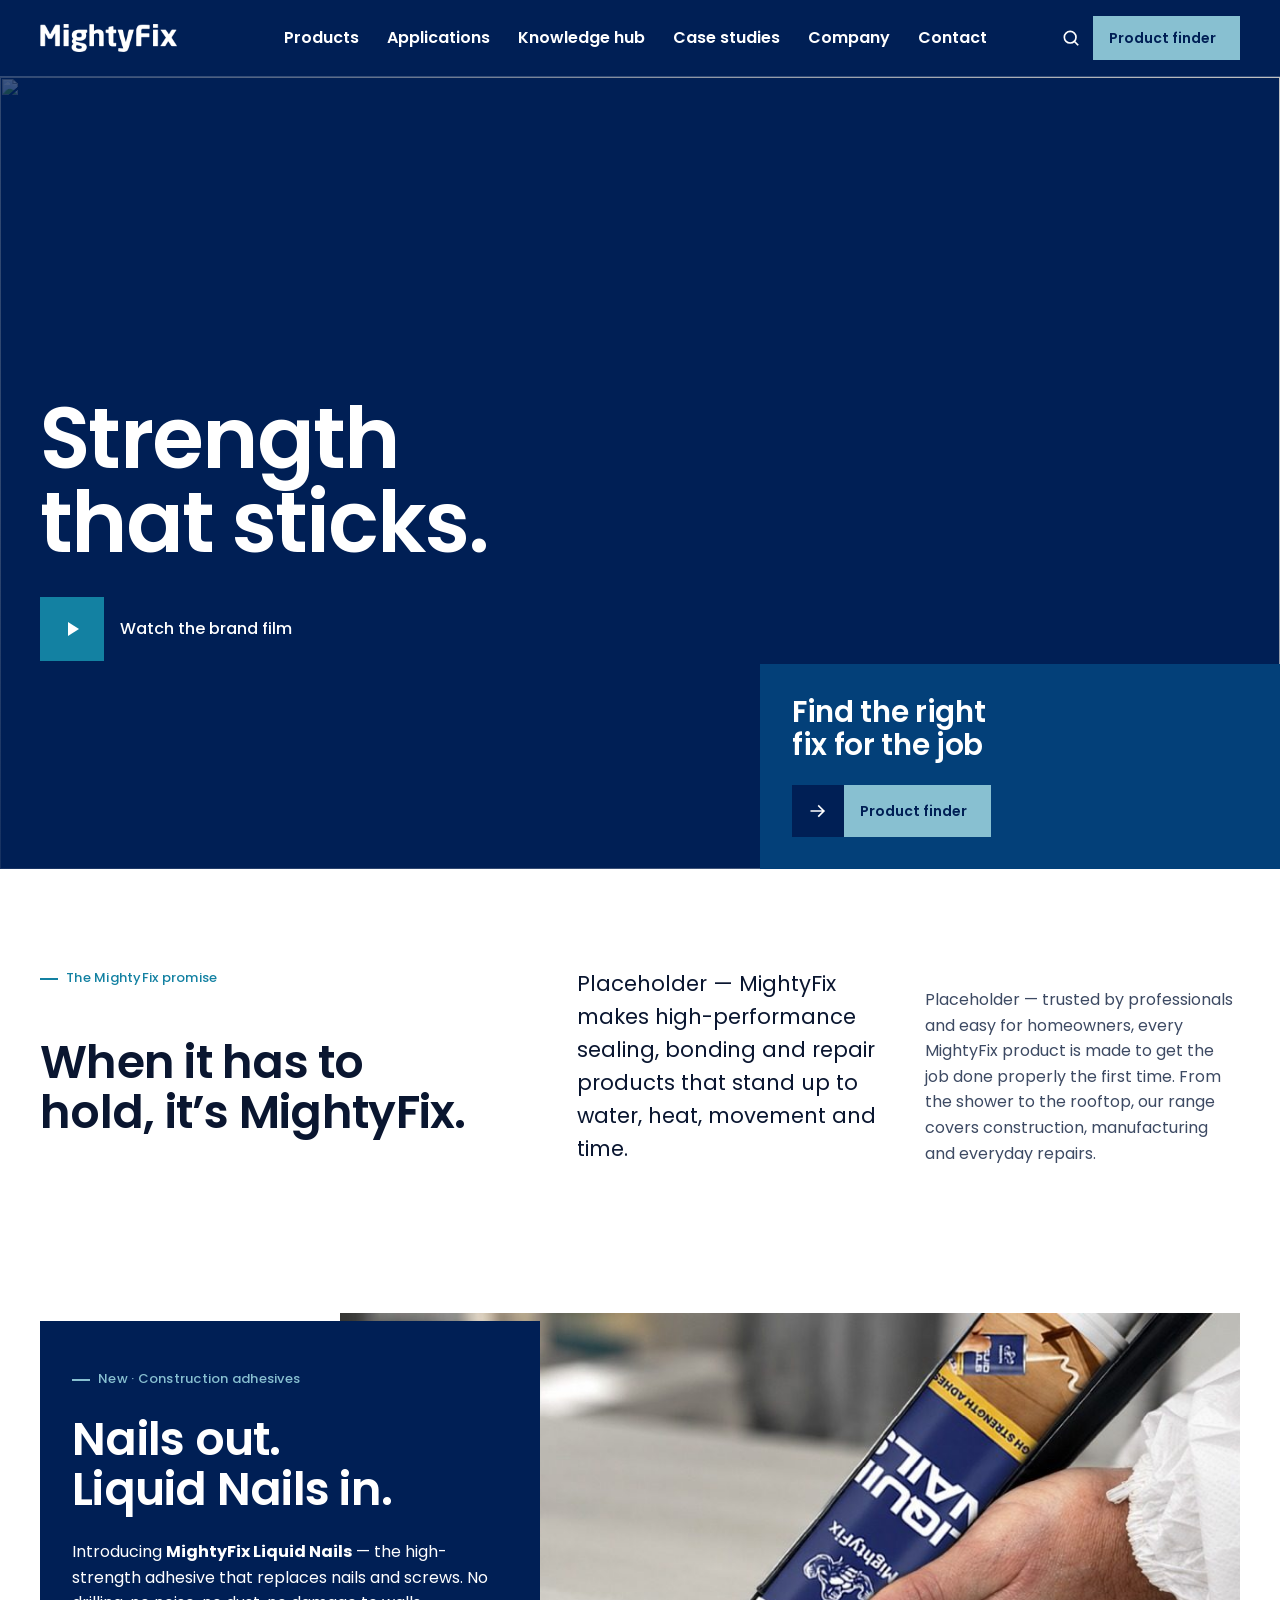
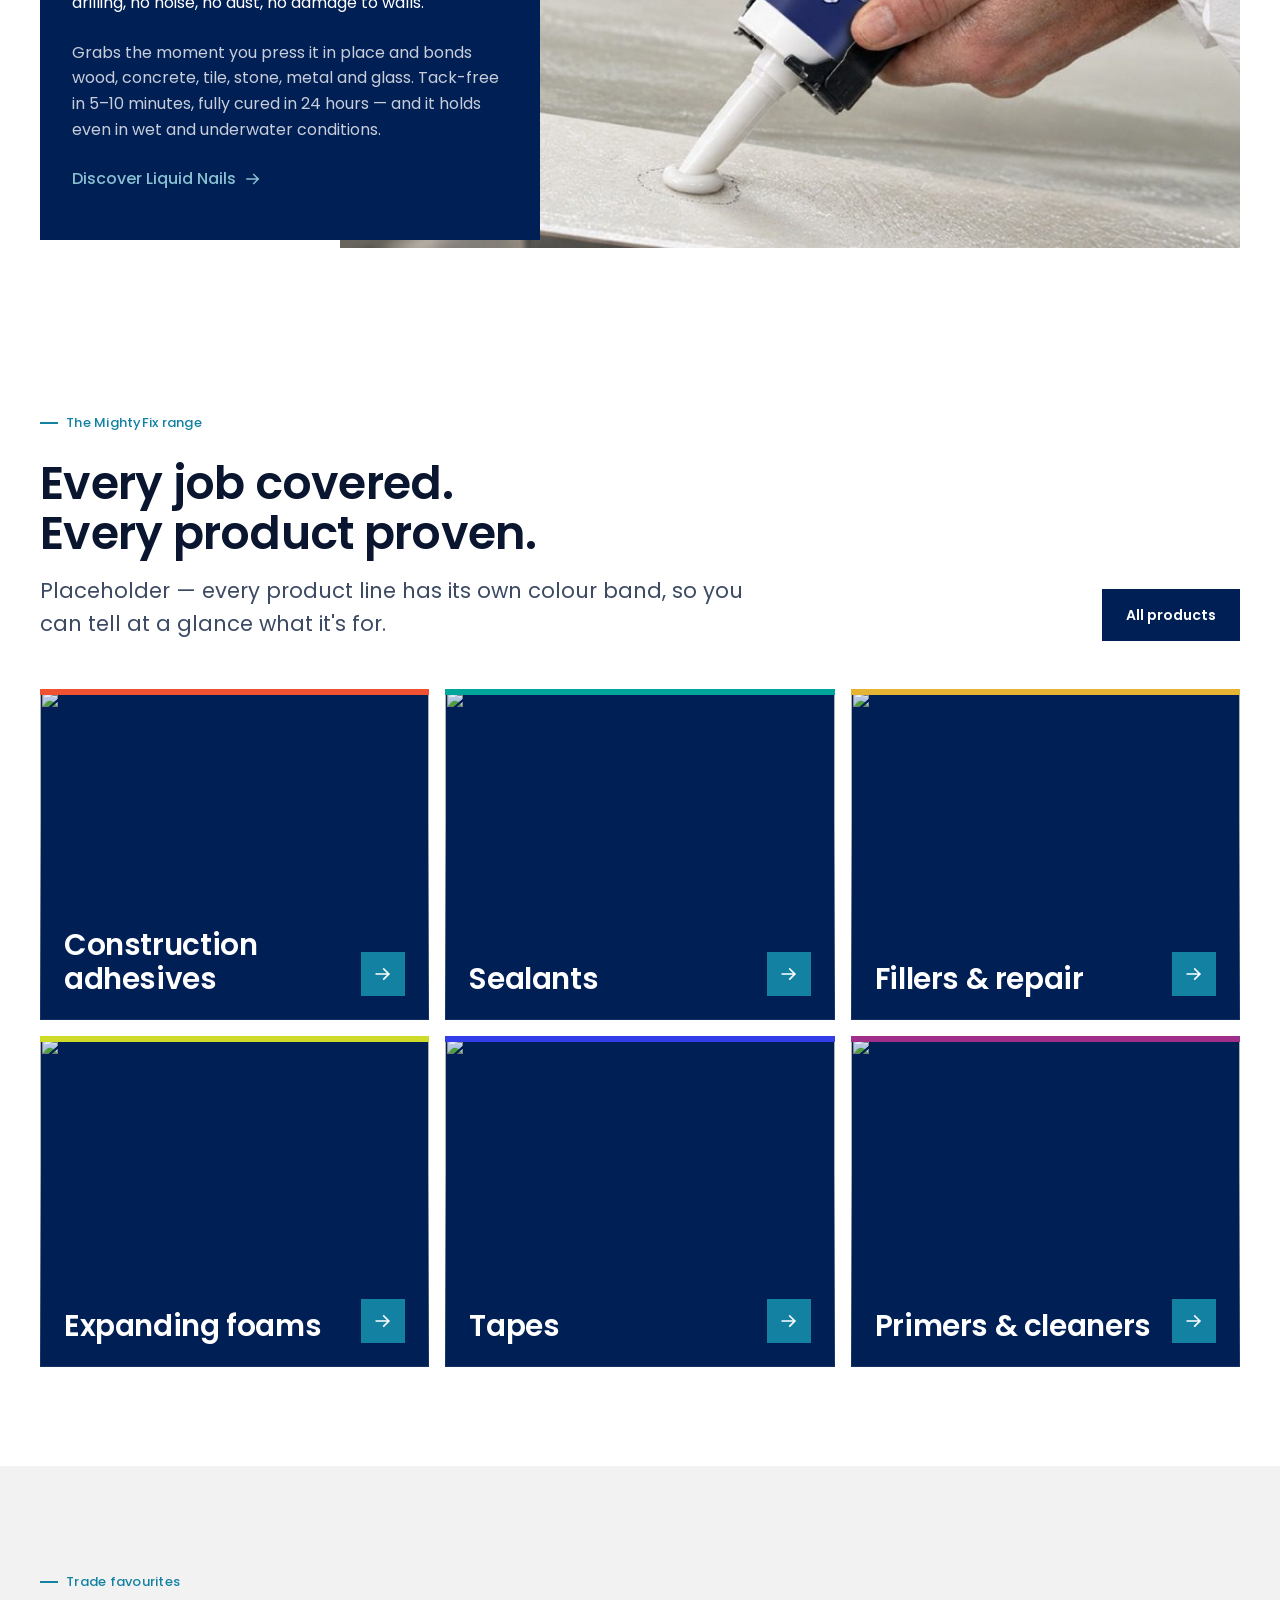
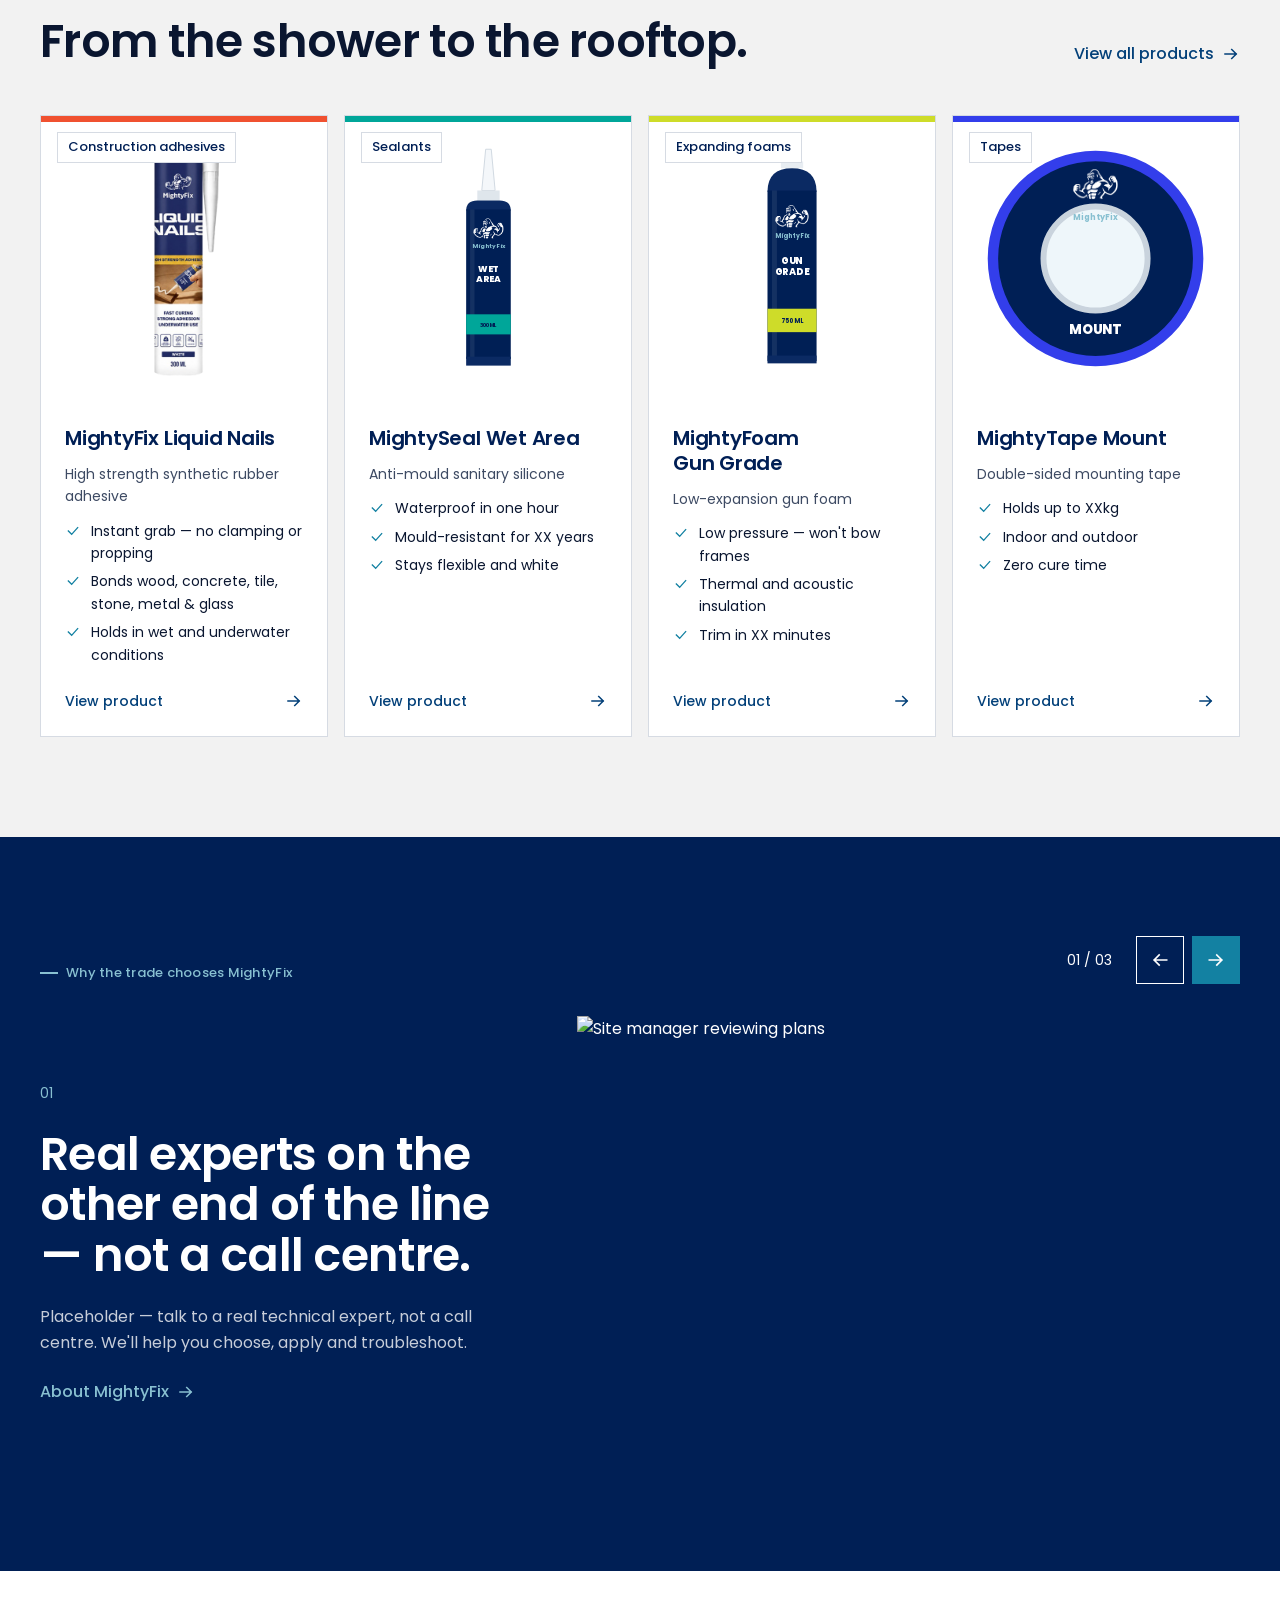
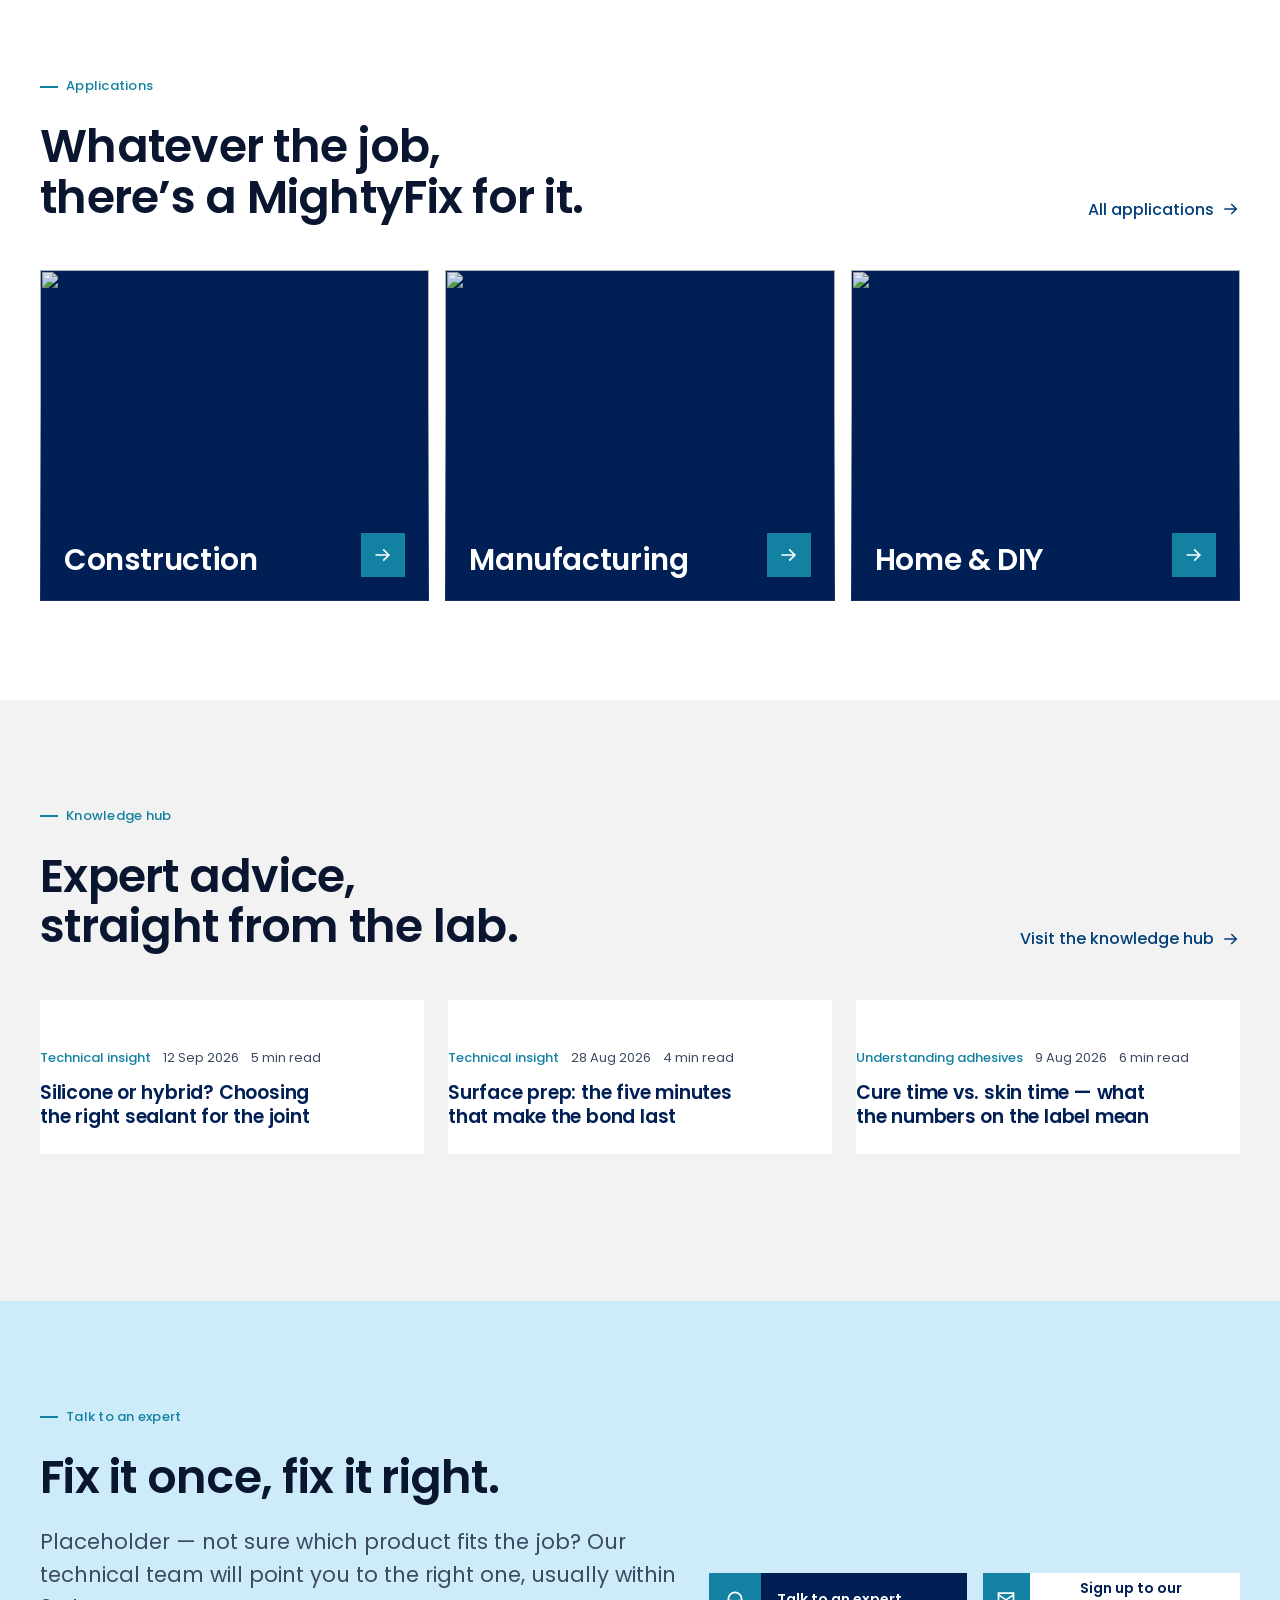
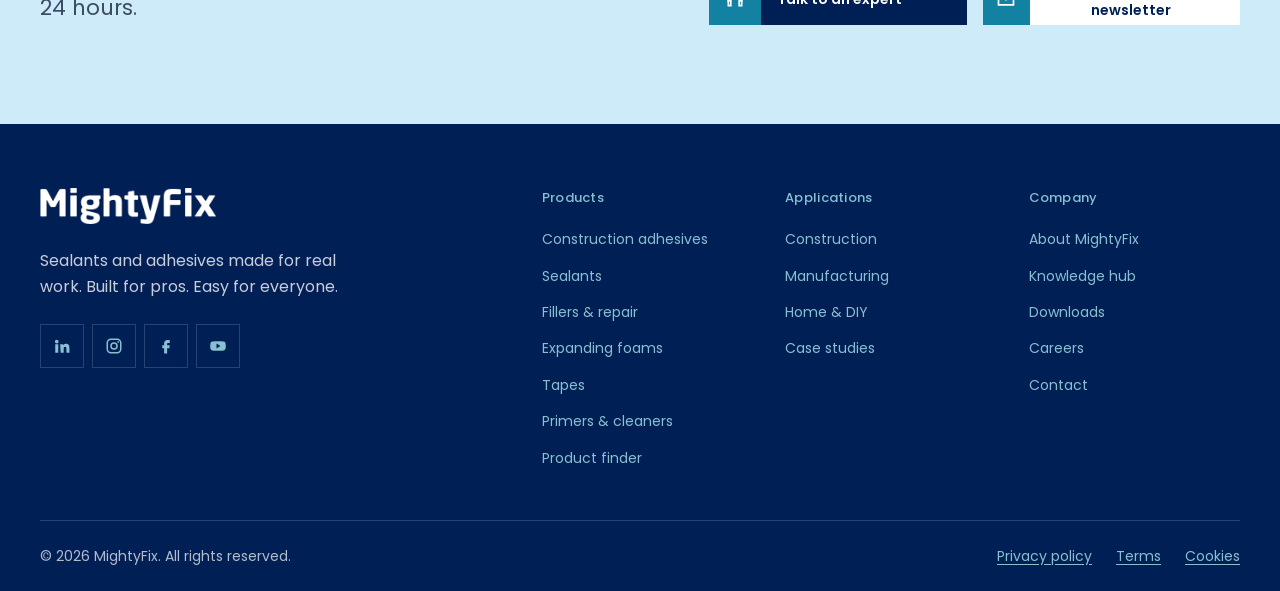
==== commit 7a163abb: "Feature Liquid Nails in the home page product spotlight Swaps the placeholder MightySeal Fire featur" ====
--- a/site/index.html
+++ b/site/index.html
@@ -52,14 +52,14 @@
     <div class="container">
       <div class="feature">
         <div class="feature__media" data-reveal>
-          <img src="https://images.unsplash.com/photo-1508450859948-4e04fabaa4ea?auto=format&fit=crop&w=1600&q=70" alt="Concrete building under construction" loading="lazy" width="1600" height="950">
+          <img src="assets/img/liquid-nails-in-use.jpg" alt="MightyFix Liquid Nails being applied from a caulking gun onto a panel" loading="lazy" width="1600" height="583" style="object-position:68% center">
         </div>
         <div class="feature__panel on-dark" data-reveal style="--d:120ms">
-          <p class="eyebrow">New · Fire protection</p>
-          <h2 id="feature-title" class="h2">Seals tight. Stays tight.</h2>
-          <p>Placeholder — introducing <strong>MightySeal Fire</strong>, the fire-rated movement sealant built for precast and tilt-panel construction.</p>
-          <p class="muted">Placeholder — up to XX-hour fire rating, excellent extrudability, high durability and primerless adhesion to concrete.</p>
-          <div><a class="link-arrow" href="product.html?p=mightyseal-fire">Discover MightySeal Fire <svg class="icon" aria-hidden="true"><use href="#i-arrow-right"/></svg></a></div>
+          <p class="eyebrow">New · Construction adhesives</p>
+          <h2 id="feature-title" class="h2">Nails out. Liquid Nails in.</h2>
+          <p>Introducing <strong>MightyFix Liquid Nails</strong> — the high-strength adhesive that replaces nails and screws. No drilling, no noise, no dust, no damage to walls.</p>
+          <p class="muted">Grabs the moment you press it in place and bonds wood, concrete, tile, stone, metal and glass. Tack-free in 5–10 minutes, fully cured in 24 hours — and it holds even in wet and underwater conditions.</p>
+          <div><a class="link-arrow" href="product.html?p=liquid-nails">Discover Liquid Nails <svg class="icon" aria-hidden="true"><use href="#i-arrow-right"/></svg></a></div>
         </div>
       </div>
     </div>
--- a/site/assets/css/styles.css
+++ b/site/assets/css/styles.css
@@ -151,8 +151,7 @@
   .split--even { grid-template-columns: 1fr 1fr; }
   .split--center { align-items: center; }
 }
-.split > *, .grid > *, .pdp-hero__grid > *, .article-layout > *, .contact-grid > *, .cta-band > *, .footer__top > * { min-width: 0; }
-.section-head { display: flex; flex-wrap: wrap; justify-content: space-between; align-items: end; gap: var(--s5); margin-bottom: var(--s7); }
+.split > *, .grid > *, .section-head { display: flex; flex-wrap: wrap; justify-content: space-between; align-items: end; gap: var(--s5); margin-bottom: var(--s7); }
 .section-head > div { max-width: 46rem; }
 .section-head .lead { margin-top: var(--s4); }
 
@@ -204,19 +203,6 @@
 .icon-btn--ghost:hover { background: rgba(255, 255, 255, 0.1); }
 
 .icon { width: 24px; height: 24px; flex: none; }
-
-/* ---------- Announcement bar ---------- */
-.announce {
-  background: var(--autumn); color: var(--white);
-  font-size: var(--fs-small);
-}
-.announce .container { display: flex; align-items: center; justify-content: center; gap: var(--s4); min-height: 40px; position: relative; padding-right: 56px; }
-.announce p { text-align: center; }
-.announce button {
-  position: absolute; right: var(--gutter); top: 50%; transform: translateY(-50%);
-  width: 40px; height: 40px; display: grid; place-items: center; background: none; border: 0; color: inherit;
-}
-.announce button svg { width: 18px; height: 18px; }
 
 /* ---------- Header ---------- */
 .site-header {
@@ -577,32 +563,131 @@
 .accordion .acc-body > * + * { margin-top: var(--s3); }
 .accordion .acc-body ol, .accordion .acc-body ul { padding-left: 1.2em; }
 
-/* ---------- Product detail ---------- */
-.pdp-hero { background: var(--paper); }
-.pdp-hero__grid { display: grid; gap: var(--s6); padding-block: var(--s6) var(--s8); }
-@media (min-width: 960px) { .pdp-hero__grid { grid-template-columns: 1.05fr 1fr; gap: var(--s8); align-items: start; } }
-.pdp-gallery__main { position: relative; aspect-ratio: 1 / 1; background: var(--white); border: 1px solid var(--line); display: grid; place-items: center; overflow: hidden; }
-.pdp-gallery__main svg, .pdp-gallery__main img { height: 82%; width: auto; }
-.pdp-gallery__main img.is-photo { width: 100%; height: 100%; object-fit: cover; }
-.pdp-gallery__thumbs { display: grid; grid-template-columns: repeat(4, 1fr); gap: var(--s3); margin-top: var(--s3); }
-.pdp-gallery__thumbs button { aspect-ratio: 1; padding: 0; border: 2px solid var(--line); background: var(--white); overflow: hidden; display: grid; place-items: center; }
-.pdp-gallery__thumbs button[aria-pressed="true"] { border-color: var(--navy); }
-.pdp-gallery__thumbs img { width: 100%; height: 100%; object-fit: cover; }
-.pdp-gallery__thumbs svg { height: 80%; width: auto; }
-.pdp-gallery__main .pack-photo { height: 100%; width: 100%; }
-.pdp-gallery__thumbs .pack-photo { width: 100%; height: 100%; object-fit: contain; }
-.feature-list li { padding: var(--s4) 0; border-bottom: 1px solid var(--line); }
-.feature-list li:first-child { border-top: 1px solid var(--line); }
-.feature-list strong { display: block; color: var(--navy); font-weight: 600; margin-bottom: 4px; }
-.feature-list span { color: var(--text-muted); font-size: var(--fs-small); }
-.howto.howto--4 { grid-template-columns: 1fr; }
-@media (min-width: 720px) { .howto.howto--4 { grid-template-columns: repeat(2, 1fr); } }
-@media (min-width: 1100px) { .howto.howto--4 { grid-template-columns: repeat(4, 1fr); } }
-.substrates { display: flex; flex-wrap: wrap; gap: var(--s2); }
-.tds-ref { font-size: var(--fs-xs); color: var(--text-muted); }
-.pdp-info { display: flex; flex-direction: column; gap: var(--s5); }
-.pdp-info h1 { font-size: var(--fs-h2); color: var(--navy); }
-.pdp-meta { display: flex; flex-wrap: wrap; gap: var(--s2); }
+/* ---------- Product detail (layout mirrors sabreadhesives.com product pages) ---------- */
+.prod-banner { background: var(--navy); color: var(--white); padding: 45px 0 75px; }
+.prod-banner__grid { display: grid; gap: var(--s6); align-items: center; }
+@media (min-width: 960px) { .prod-banner__grid { grid-template-columns: 5fr 1fr 5fr; } .prod-banner__copy { grid-column: 3; } }
+.prod-banner__media { display: flex; flex-direction: column; align-items: center; }
+.prod-banner__stage { position: relative; width: 100%; max-width: 500px; aspect-ratio: 1; display: grid; place-items: center; }
+.prod-banner__stage svg { height: min(440px, 80vw); width: auto; filter: drop-shadow(0 24px 30px rgba(0, 0, 0, 0.35)); }
+.prod-banner__stage img { height: auto; max-height: min(440px, 80vw); width: auto; max-width: 100%; filter: drop-shadow(0 24px 30px rgba(0, 0, 0, 0.35)); }
+.prod-banner__variant { margin-top: var(--s5); min-width: 160px; padding-inline: 12px; white-space: nowrap; padding-top: 10px; border-top: 2px solid var(--halfbaked); text-align: center; font-size: 0.875rem; font-weight: 600; line-height: 1.6; }
+.prod-banner__copy h1 { font-size: clamp(2.25rem, 1.6rem + 2vw, 3rem); font-weight: 600; line-height: 1.1; letter-spacing: 0; padding-top: 20px; max-width: none; }
+.prod-banner__lead { margin-top: var(--s5); font-size: 1rem; font-weight: 600; line-height: 1.4; max-width: 28rem; }
+.prod-banner__bullets { list-style: none; padding: 0; margin: 30px 0 0; }
+.prod-banner__bullets li { position: relative; padding-left: 15px; margin-bottom: 12px; font-weight: 500; line-height: 1.5; }
+.prod-banner__bullets li::before { content: ""; position: absolute; left: 0; top: 0.6em; width: 5px; height: 5px; background: var(--halfbaked); }
+.btn-solid { display: inline-flex; align-items: center; justify-content: center; min-height: 50px; padding: 0 30px; margin-top: 28px;
+  background: var(--halfbaked); color: var(--navy); border: 0; font-weight: 600; font-size: 1rem; text-decoration: none; transition: background-color 0.35s ease; }
+.btn-solid:hover { background: var(--white); }
+
+.prod-crumbs { background: var(--paper); padding: 15px 0; font-size: 0.75rem; font-weight: 500; color: var(--navy); }
+.prod-crumbs ol { display: flex; flex-wrap: wrap; gap: 6px; list-style: none; margin: 0; padding: 0; }
+.prod-crumbs li + li::before { content: "»"; margin-right: 6px; }
+.prod-crumbs a { color: inherit; text-decoration: none; }
+.prod-crumbs a:hover { color: var(--autumn); text-decoration: underline; }
+
+.prod-body { padding: 130px 0 180px; color: var(--navy); }
+.prod-body__grid { display: grid; gap: var(--s6); }
+@media (min-width: 960px) { .prod-body__grid { grid-template-columns: 3fr 9fr; gap: 0; } }
+.prod-nav { display: none; }
+@media (min-width: 960px) {
+  .prod-nav { display: block; }
+  .prod-nav__inner { position: sticky; top: calc(var(--header-h) + 64px); margin-right: 50px; padding: 35px 0; border-top: 1px solid var(--autumn); }
+}
+.prod-nav a { display: block; color: var(--navy); text-decoration: none; font-size: 1rem; font-weight: 500; line-height: 28px; transition: color 0.35s ease; }
+.prod-nav a:hover, .prod-nav a.is-active { color: var(--autumn); }
+.prod-main { min-width: 0; }
+.prod-sec { padding-bottom: 70px; scroll-margin-top: calc(var(--header-h) + 24px); }
+.prod-sec__title { display: flex; align-items: center; gap: 11px; padding: 24px 0 50px; font-size: 1.75rem; font-weight: 700; line-height: 1.6; color: var(--navy); }
+.prod-sec__title::before { content: ""; width: 5px; height: 20px; background: var(--autumn); flex: none; }
+.prod-text p { font-weight: 500; line-height: 1.5; }
+.prod-text p + p { margin-top: 1.5em; }
+.prod-text strong { font-weight: 700; }
+.prod-icons { display: flex; flex-wrap: wrap; gap: 25px; padding-top: 60px; }
+.prod-icon { width: 110px; text-align: center; color: var(--navy); text-decoration: none; font-size: 0.75rem; font-weight: 600; }
+.prod-icon span { display: grid; place-items: center; width: 110px; height: 80px; margin-bottom: 8px; }
+.prod-icon svg { width: 56px; height: 56px; }
+.prod-icon:hover { color: var(--autumn); }
+.prod-dots { list-style: none; padding: 0 0 0 20px; margin: 0; }
+.prod-dots li { position: relative; padding-left: 15px; margin-bottom: 12px; font-weight: 500; line-height: 1.7; }
+.prod-dots li::before { content: ""; position: absolute; left: 0; top: 0.75em; width: 5px; height: 5px; background: var(--autumn); }
+@media (min-width: 720px) { .prod-dots--2 { columns: 2; column-gap: 16px; } .prod-dots--2 li { break-inside: avoid; } }
+.prod-see-all { margin: 40px 0 25px; font-weight: 500; }
+.prod-see-all a { color: var(--autumn); }
+.prod-slider { margin-top: 55px; }
+.prod-slider__frame { position: relative; aspect-ratio: 926 / 520; overflow: hidden; background: var(--paper); }
+.prod-slider__track { display: flex; height: 100%; transition: transform 0.6s var(--ease-out); }
+.prod-slider__track img { flex: 0 0 100%; width: 100%; height: 100%; object-fit: cover; }
+.prod-slider__nav { position: absolute; left: 0; bottom: 0; display: flex; }
+.prod-slider__nav button { display: grid; place-items: center; width: 80px; height: 80px; border: 0; background: var(--autumn); color: var(--white); transition: background-color 0.35s ease; }
+.prod-slider__nav button:hover { background: var(--navy); }
+.prod-slider__nav svg { width: 28px; height: 28px; }
+@media (max-width: 639px) { .prod-slider__nav button { width: 56px; height: 56px; } }
+.prod-slider__caption { display: flex; gap: 20px; margin-top: 35px; }
+.prod-slider__count { flex: none; padding: 0 20px; font-size: 0.875rem; font-weight: 500; line-height: 24px; font-variant-numeric: tabular-nums; }
+.prod-slider__count b { font-weight: 700; }
+.prod-slider__text { font-weight: 500; line-height: 1.5; }
+.prod-steps { padding-left: 20px; }
+@media (min-width: 720px) { .prod-steps { columns: 2; column-gap: 81px; } }
+.prod-step { break-inside: avoid; margin-bottom: 30px; line-height: 1.7; font-weight: 500; }
+.prod-step b { display: block; font-weight: 700; }
+.prod-note { margin: 10px 0 0 20px; padding: 20px 24px; background: var(--paper); border-left: 3px solid var(--autumn); font-weight: 500; line-height: 1.6; }
+.prod-note b { font-weight: 700; }
+.prod-specs-wrap { padding-left: 20px; overflow-x: auto; }
+.prod-specs { width: 100%; min-width: 420px; border-collapse: collapse; }
+.prod-specs th, .prod-specs td { padding: 14px 10px; border-top: 1px solid var(--autumn); text-align: left; vertical-align: top; font-weight: 500; line-height: 1.5; }
+.prod-specs thead th { border-top: 0; font-size: 0.75rem; font-weight: 700; letter-spacing: 0.04em; text-transform: uppercase; color: var(--autumn); padding-top: 0; }
+.prod-specs tbody th { font-weight: 600; width: 45%; }
+@media (max-width: 639px) {
+  .prod-specs-wrap { padding-left: 0; overflow: visible; }
+  .prod-specs { min-width: 0; }
+  .prod-specs thead { position: absolute; width: 1px; height: 1px; overflow: hidden; clip: rect(0 0 0 0); }
+  .prod-specs tr { display: grid; grid-template-columns: auto 1fr; column-gap: 8px; padding: 12px 0; border-top: 1px solid var(--autumn); }
+  .prod-specs th, .prod-specs td { padding: 0; border: 0; }
+  .prod-specs tbody th { grid-column: 1 / -1; width: auto; margin-bottom: 2px; }
+  .prod-specs td:nth-child(2) { order: 2; color: var(--text-muted); }
+  .prod-specs td:nth-child(3) { order: 1; }
+  .prod-specs-note { margin-left: 0; }
+  .prod-specs .no-unit { display: none; }
+}
+.prod-specs-note { margin: 16px 0 0 20px; font-size: 0.875rem; color: var(--text-muted); }
+.prod-downloads { display: flex; flex-wrap: wrap; gap: 16px 0; padding-left: 20px; }
+.prod-dl { display: inline-flex; align-items: center; gap: 8px; width: 300px; max-width: 100%; padding: 0; background: none; border: 0; color: var(--autumn);
+  font-size: 1rem; font-weight: 600; line-height: 32px; text-transform: uppercase; text-decoration: none; text-align: left; cursor: pointer; transition: color 0.35s ease; }
+.prod-dl svg { width: 24px; height: 24px; flex: none; }
+.prod-dl:hover { color: var(--navy); }
+.prod-faq { max-width: 617px; }
+.prod-faq details { border-top: 1px solid var(--autumn); }
+.prod-faq details:last-child { border-bottom: 1px solid var(--autumn); }
+.prod-faq summary { display: flex; justify-content: space-between; align-items: center; gap: var(--s4); padding: 25px 0 25px 10px; cursor: pointer; list-style: none; font-weight: 600; line-height: 1.75; color: var(--navy); }
+.prod-faq summary::-webkit-details-marker { display: none; }
+.prod-faq summary svg { width: 16px; height: 16px; flex: none; color: var(--autumn); transition: transform 0.35s ease; }
+.prod-faq details[open] summary svg { transform: rotate(180deg); }
+.prod-faq .answer { padding: 0 10px 45px; font-size: 0.875rem; line-height: 1.6; color: var(--ink-2); }
+.prod-finder { display: grid; gap: var(--s5); margin: 105px 0 70px; padding: 53px 45px; background: var(--navy); color: var(--white); }
+@media (min-width: 720px) { .prod-finder { grid-template-columns: 1fr 2fr; align-items: end; } }
+.prod-finder p { font-size: 1.5rem; font-weight: 700; line-height: 1.3; max-width: 14ch; }
+.prod-finder a { display: inline-flex; align-items: center; gap: 20px; color: var(--halfbaked); text-decoration: none; font-size: 0.875rem; font-weight: 600; text-transform: uppercase; letter-spacing: 0.04em; }
+.prod-finder a span { display: grid; place-items: center; width: 60px; height: 60px; background: var(--halfbaked); color: var(--navy); transition: background-color 0.35s ease; }
+.prod-finder a span svg { width: 20px; height: 20px; }
+.prod-finder a:hover span { background: var(--white); }
+.prod-related { display: grid; gap: 10px; grid-template-columns: 1fr; }
+@media (min-width: 560px) { .prod-related { grid-template-columns: repeat(2, 1fr); } }
+@media (min-width: 1100px) { .prod-related { grid-template-columns: repeat(3, 1fr); } }
+.rel-card { display: block; color: var(--navy); text-decoration: none; }
+.rel-card__thumb { position: relative; aspect-ratio: 1; margin-bottom: 25px; background: var(--paper); display: grid; place-items: center; overflow: hidden; }
+.rel-card__thumb img, .rel-card__thumb svg { height: 80%; width: auto; transition: transform 0.6s var(--ease-out); }
+.rel-card:hover .rel-card__thumb img, .rel-card:hover .rel-card__thumb svg { transform: scale(1.04); }
+.rel-card__go { position: absolute; right: 0; bottom: 0; display: grid; place-items: center; width: 50px; height: 50px; background: var(--autumn); color: var(--white); transition: background-color 0.35s ease; }
+.rel-card__go svg { width: 20px; height: 20px; }
+.rel-card:hover .rel-card__go { background: var(--navy); }
+.rel-card__body { padding: 0 12px; }
+.rel-card__title { font-size: 1.125rem; font-weight: 700; line-height: 1.3; margin-bottom: 20px; }
+.rel-card:hover .rel-card__title { color: var(--autumn); }
+.rel-card .prod-dots { padding-left: 0; }
+.rel-card .prod-dots li { font-size: 0.875rem; line-height: 1.5; margin-bottom: 8px; }
+
 .badge { display: inline-flex; align-items: center; gap: 6px; min-height: 30px; padding: 0 10px; background: var(--white); border: 1px solid var(--line); font-size: var(--fs-xs); font-weight: 500; color: var(--navy); }
 .badge__dot { width: 8px; height: 8px; }
 .ticks--lg li { font-size: var(--fs-body); padding-left: 30px; }
@@ -614,8 +699,6 @@
 .spec-strip dt { font-size: var(--fs-xs); color: var(--text-muted); display: flex; align-items: center; gap: 6px; }
 .spec-strip dt svg { width: 16px; height: 16px; color: var(--autumn); }
 .spec-strip dd { font-size: 1.125rem; font-weight: 600; letter-spacing: -0.009em; color: var(--navy); margin-top: 4px; }
-.pdp-actions { display: flex; flex-wrap: wrap; gap: var(--s3); }
-.pdp-actions .btn { flex: 1 1 220px; }
 .downloads { display: grid; gap: var(--s4); }
 @media (min-width: 640px) { .downloads { grid-template-columns: repeat(2, 1fr); } }
 .download {
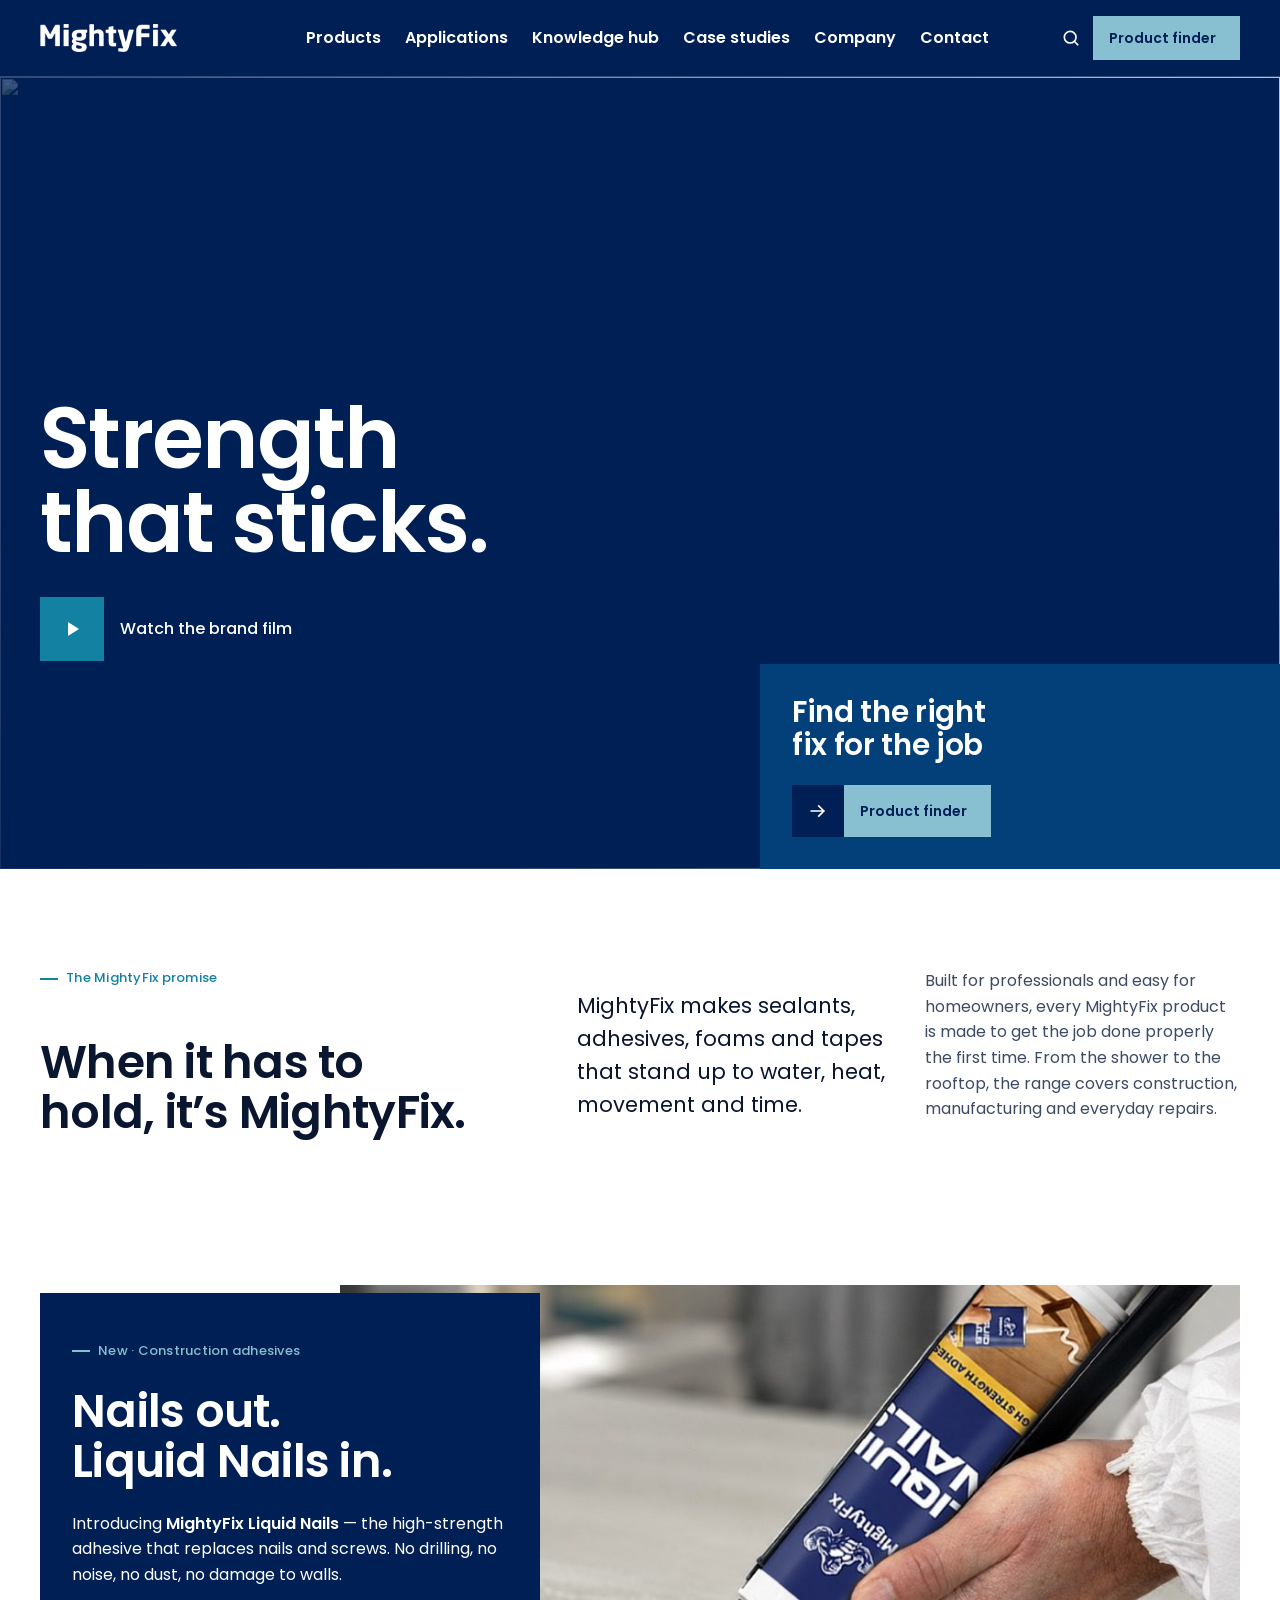
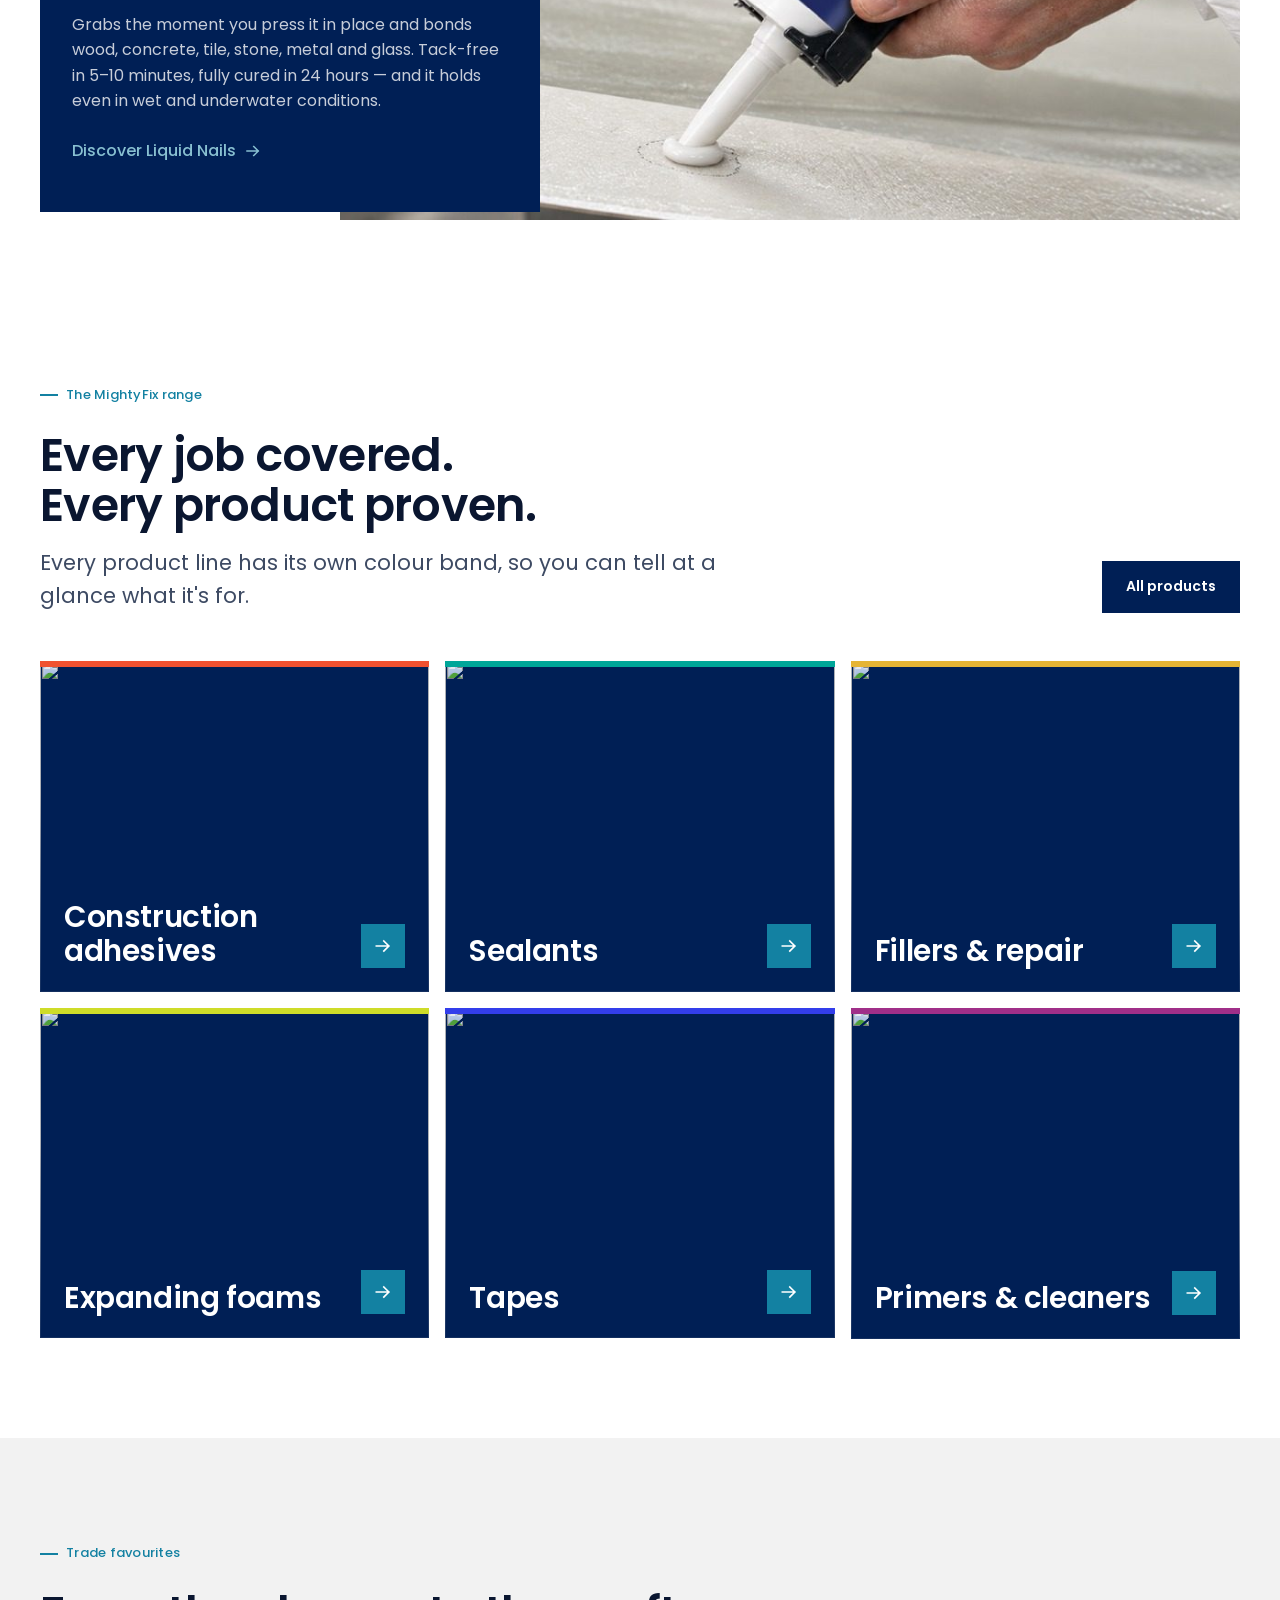
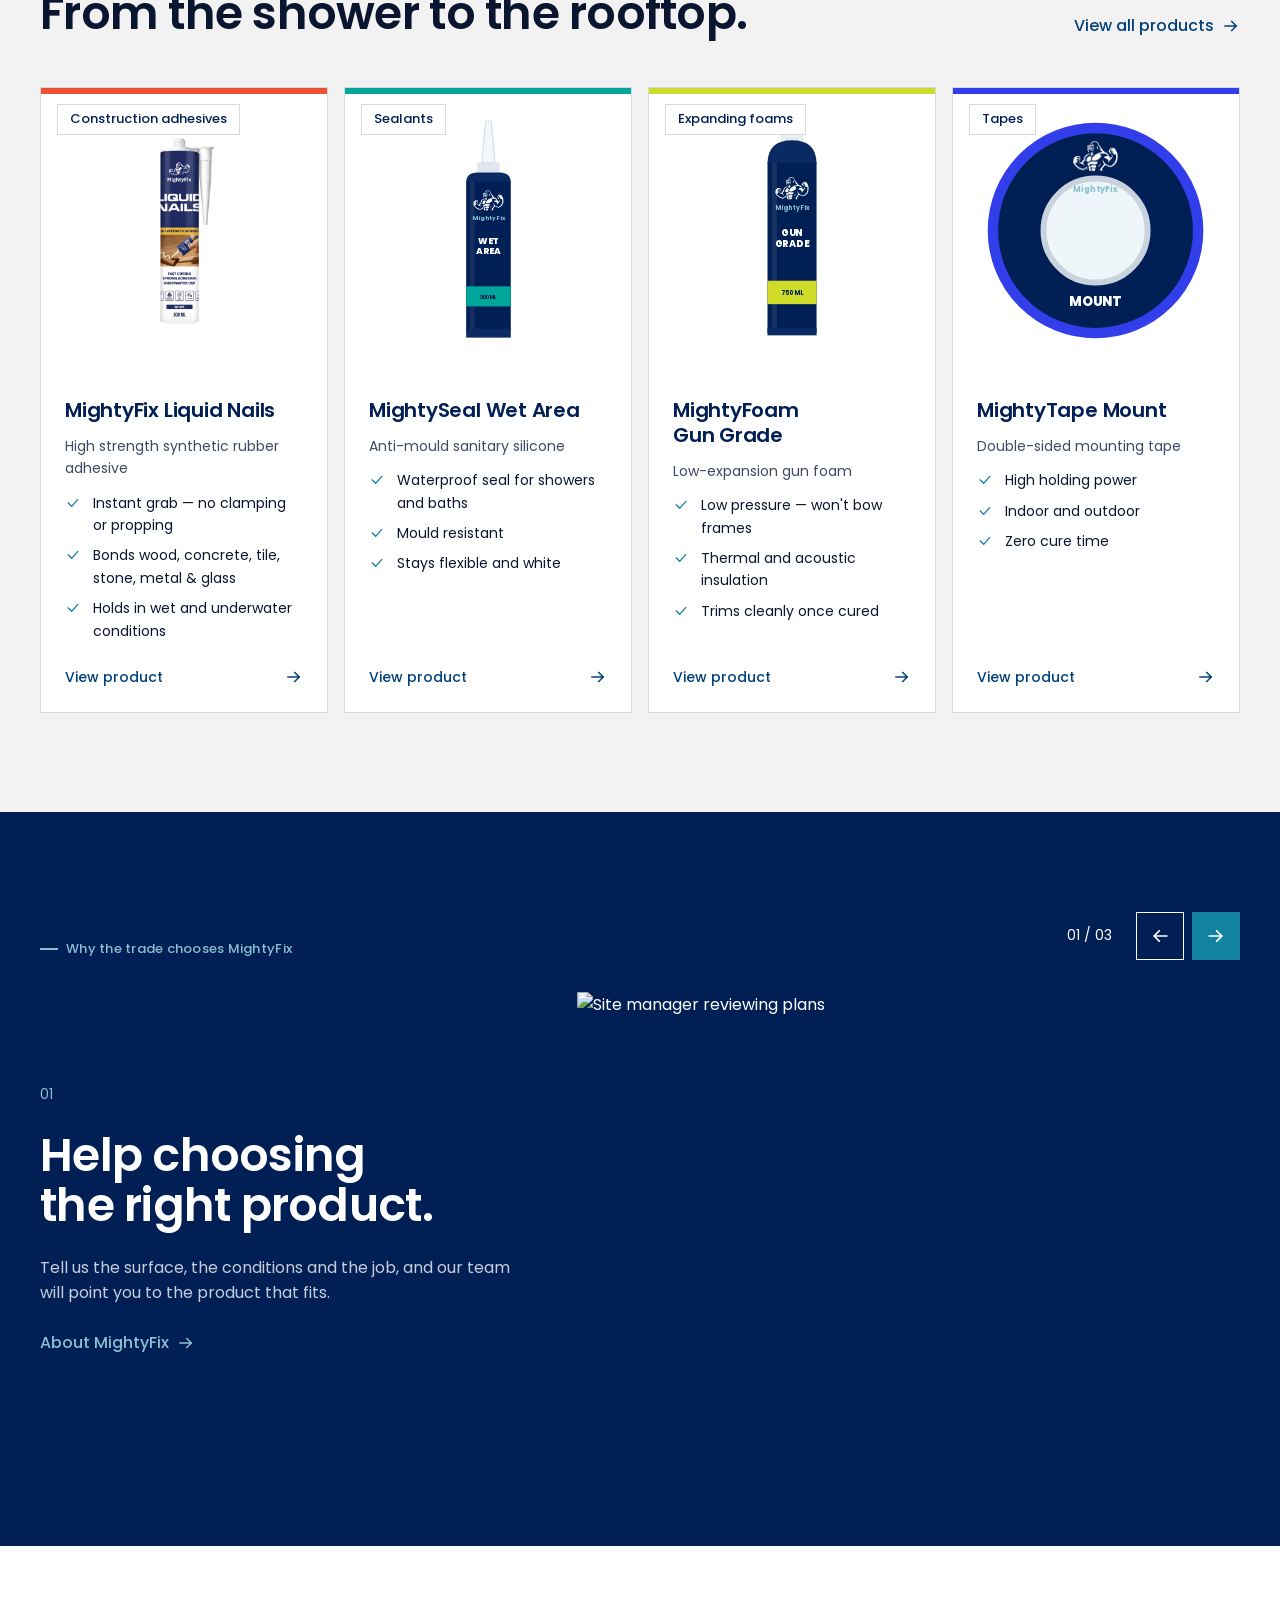
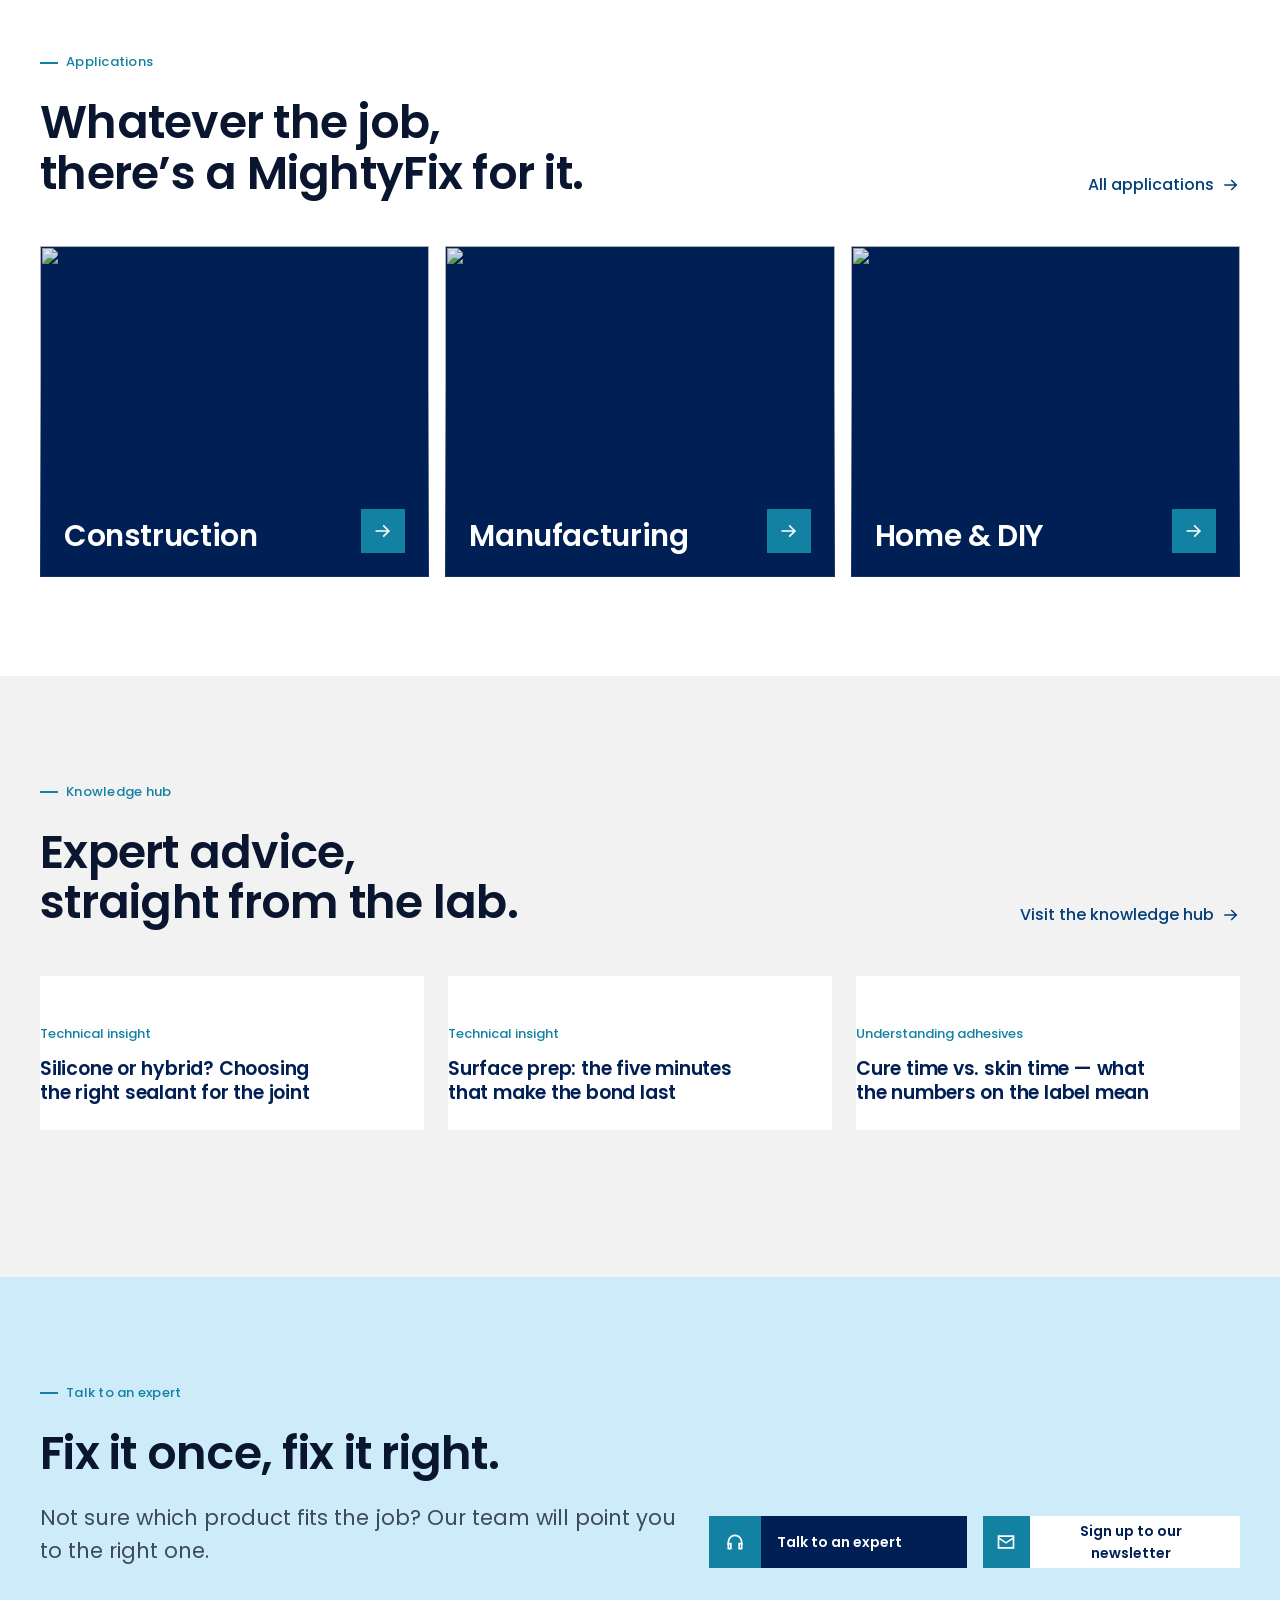
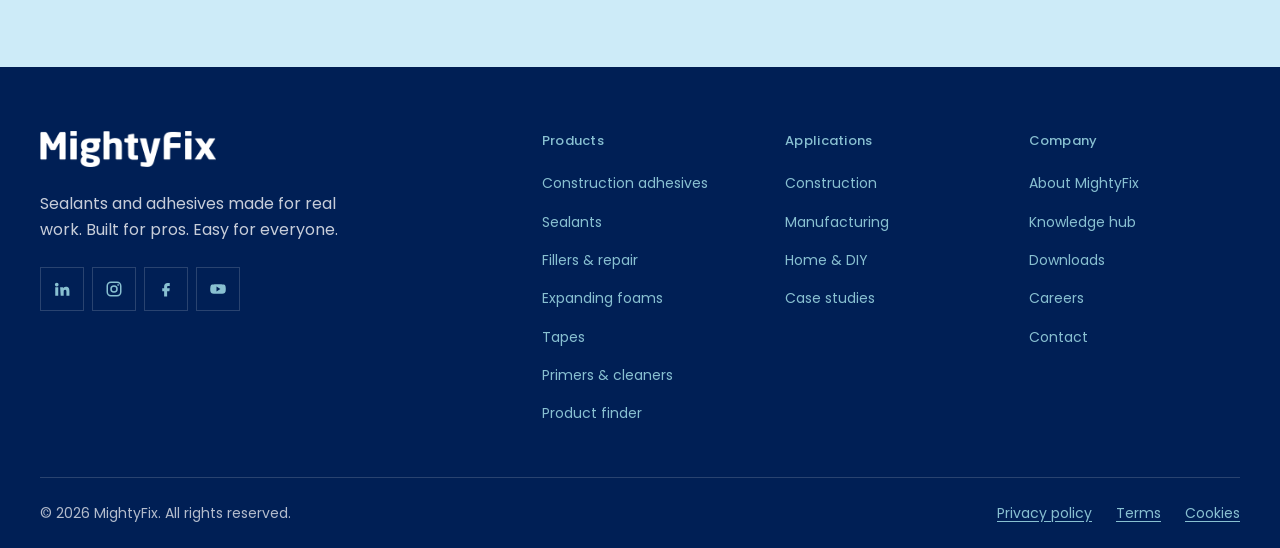
==== commit 390317d5: "Unslop pass: neutral copy, 4px grid, two heading weights, calm motion - Copy: every "Placeholder", X" ====
--- a/site/index.html
+++ b/site/index.html
@@ -4,7 +4,7 @@
   <meta charset="utf-8">
   <meta name="viewport" content="width=device-width, initial-scale=1">
   <title>MightyFix — Sealants & adhesives made for real work</title>
-  <meta name="description" content="Placeholder — MightyFix sealants, adhesives, foams and tapes for construction, manufacturing and the home.">
+  <meta name="description" content="MightyFix sealants, adhesives, foams and tapes for construction, manufacturing and the home.">
   <link rel="icon" href="assets/img/symbol-navy.png">
   <link rel="preconnect" href="https://fonts.googleapis.com">
   <link rel="preconnect" href="https://fonts.gstatic.com" crossorigin>
@@ -41,8 +41,8 @@
         <h2 id="intro-title" class="mt-5">When it has to hold, it’s MightyFix.</h2>
       </div>
       <div class="intro__cols" data-reveal style="--d:120ms">
-        <p class="lead">Placeholder — MightyFix makes high-performance sealing, bonding and repair products that stand up to water, heat, movement and time.</p>
-        <p class="muted">Placeholder — trusted by professionals and easy for homeowners, every MightyFix product is made to get the job done properly the first time. From the shower to the rooftop, our range covers construction, manufacturing and everyday repairs.</p>
+        <p class="lead">MightyFix makes sealants, adhesives, foams and tapes that stand up to water, heat, movement and time.</p>
+        <p class="muted">Built for professionals and easy for homeowners, every MightyFix product is made to get the job done properly the first time. From the shower to the rooftop, the range covers construction, manufacturing and everyday repairs.</p>
       </div>
     </div>
   </section>
@@ -72,7 +72,7 @@
         <div data-reveal>
           <p class="eyebrow">The MightyFix range</p>
           <h2 id="cats-title" class="mt-5">Every job covered. Every product proven.</h2>
-          <p class="lead muted">Placeholder — every product line has its own colour band, so you can tell at a glance what it's for.</p>
+          <p class="lead muted">Every product line has its own colour band, so you can tell at a glance what it's for.</p>
         </div>
         <a class="btn btn--plain" href="products.html" data-reveal>All products</a>
       </div>
@@ -105,21 +105,21 @@
       <div class="carousel__viewport">
         <div class="carousel__track">
           <div class="carousel__slide"><div class="slide">
-            <div class="stack"><p class="slide__num">01</p><h3 class="h2">Real experts on the other end of the line — not a call centre.</h3>
-              <p class="muted">Placeholder — talk to a real technical expert, not a call centre. We'll help you choose, apply and troubleshoot.</p>
+            <div class="stack"><p class="slide__num">01</p><h3 class="h2">Help choosing the right product.</h3>
+              <p class="muted">Tell us the surface, the conditions and the job, and our team will point you to the product that fits.</p>
               <a class="link-arrow" href="company.html">About MightyFix <svg class="icon" aria-hidden="true"><use href="#i-arrow-right"/></svg></a></div>
             <div class="slide__media"><img src="https://images.unsplash.com/photo-1772442198624-4fc4d7281e89?auto=format&fit=crop&w=1400&q=70" alt="Site manager reviewing plans" loading="lazy"></div>
           </div></div>
           <div class="carousel__slide"><div class="slide">
-            <div class="stack"><p class="slide__num">02</p><h3 class="h2">Every formula is tested before it’s trusted.</h3>
-              <p class="muted">Placeholder — every formula is stress-tested for water, heat, movement and time before it reaches the shelf.</p>
-              <a class="link-arrow" href="company.html#testing">How we test <svg class="icon" aria-hidden="true"><use href="#i-arrow-right"/></svg></a></div>
+            <div class="stack"><p class="slide__num">02</p><h3 class="h2">Clear information before you buy.</h3>
+              <p class="muted">Each product page lists what it bonds to, how to apply it and the technical data behind it.</p>
+              <a class="link-arrow" href="products.html">Browse products <svg class="icon" aria-hidden="true"><use href="#i-arrow-right"/></svg></a></div>
             <div class="slide__media"><img src="https://images.unsplash.com/photo-1614935151651-0bea6508db6b?auto=format&fit=crop&w=1400&q=70" alt="Technician testing samples in a lab" loading="lazy"></div>
           </div></div>
           <div class="carousel__slide"><div class="slide">
-            <div class="stack"><p class="slide__num">03</p><h3 class="h2">We go the extra mile so your fix goes the distance.</h3>
-              <p class="muted">Placeholder — products made to hold the first time, so you're not back on site fixing the fix.</p>
-              <a class="link-arrow" href="case-studies.html">See the proof <svg class="icon" aria-hidden="true"><use href="#i-arrow-right"/></svg></a></div>
+            <div class="stack"><p class="slide__num">03</p><h3 class="h2">Made to hold the first time.</h3>
+              <p class="muted">Fix it once, fix it right — so you're not back on site redoing the job.</p>
+              <a class="link-arrow" href="case-studies.html">Case studies <svg class="icon" aria-hidden="true"><use href="#i-arrow-right"/></svg></a></div>
             <div class="slide__media"><img src="https://images.unsplash.com/photo-1504307651254-35680f356dfd?auto=format&fit=crop&w=1400&q=70" alt="Two tradespeople working on site" loading="lazy"></div>
           </div></div>
         </div>
--- a/site/assets/css/styles.css
+++ b/site/assets/css/styles.css
@@ -83,6 +83,7 @@
 img, svg, video { display: block; max-width: 100%; }
 img { height: auto; }
 a { color: var(--link); text-underline-offset: 0.2em; }
+b, strong { font-weight: 600; }
 button, input, select, textarea { font: inherit; letter-spacing: inherit; color: inherit; }
 button { cursor: pointer; }
 h1, h2, h3, h4, h5, p, ul, ol, figure, blockquote, dl, dd { margin: 0; }
@@ -107,6 +108,7 @@
 h1, .h1 { font-size: var(--fs-h1); line-height: 1.04; letter-spacing: -0.018em; }
 h2, .h2 { font-size: var(--fs-h2); line-height: 1.1; letter-spacing: -0.016em; }
 h3, .h3 { font-size: var(--fs-h3); line-height: 1.2; letter-spacing: -0.011em; font-weight: 600; }
+.value h3, .contact-card h3, .acard__title, .pcard__title { letter-spacing: 0; }
 h4, .h4 { font-size: var(--fs-h4); line-height: 1.3; letter-spacing: 0; font-weight: 600; }
 .lead { font-size: var(--fs-lead); line-height: 1.55; letter-spacing: 0; }
 .small { font-size: var(--fs-small); }
@@ -218,7 +220,7 @@
 .nav__list { display: flex; align-items: stretch; height: var(--header-h); }
 .nav__item { display: flex; }
 .nav__link {
-  display: inline-flex; align-items: center; padding: 0 14px;
+  display: inline-flex; align-items: center; padding: 0 12px;
   color: var(--white); text-decoration: none; font-size: 1rem; font-weight: 600;
   background: none; border: 0; cursor: pointer;
   transition: color 0.35s ease;
@@ -252,16 +254,16 @@
 }
 .mega.is-open { visibility: visible; opacity: 1; transition: opacity 0.5s ease, visibility 0s; }
 @media (max-width: 1099px) { .mega { display: none; } }
-.mega__inner { display: grid; grid-template-columns: repeat(3, 1fr); column-gap: var(--s6); padding-block: 70px 90px; }
+.mega__inner { display: grid; grid-template-columns: repeat(3, 1fr); column-gap: var(--s6); padding-block: 72px 88px; }
 .mega__col { list-style: none; margin: 0; padding: 0; }
-.mega__col li { margin-top: 5px; }
+.mega__col li { margin-top: 4px; }
 .mega__col li:first-child { margin-top: 0; }
 .mega__col a { display: inline-block; color: var(--white); text-decoration: none; font-size: 1rem; font-weight: 500; line-height: 32px; transition: color 0.35s ease; }
 .mega__col a:hover, .mega__col a:focus-visible { color: var(--halfbaked); }
-.mega__heading { display: inline-block; margin: 5px 0 10px; color: var(--white); text-decoration: none; font-size: 1.25rem; font-weight: 700; line-height: 32px; transition: color 0.35s ease; }
+.mega__heading { display: inline-block; margin: 4px 0 8px; color: var(--white); text-decoration: none; font-size: 1.25rem; font-weight: 600; line-height: 32px; transition: color 0.35s ease; }
 a.mega__heading:hover { color: var(--halfbaked); }
 .mega__heading--finder { line-height: 24px; max-width: 200px; }
-.mega__finder { display: inline-flex; align-items: center; gap: 10px; margin-top: 20px; color: var(--white); text-decoration: none; font-size: 1rem; font-weight: 500; line-height: 24px; transition: color 0.35s ease; }
+.mega__finder { display: inline-flex; align-items: center; gap: 8px; margin-top: 20px; color: var(--white); text-decoration: none; font-size: 1rem; font-weight: 500; line-height: 24px; transition: color 0.35s ease; }
 .mega__finder svg { width: 18px; height: 18px; color: var(--halfbaked); }
 .mega__finder:hover { color: var(--halfbaked); }
 
@@ -381,7 +383,6 @@
 .tile { position: relative; display: block; aspect-ratio: 4 / 3.4; overflow: hidden; color: var(--white); text-decoration: none; background: var(--navy); }
 .tile img { position: absolute; inset: 0; width: 100%; height: 100%; object-fit: cover; transition: transform var(--dur-3) var(--ease-out); }
 .tile::after { content: ""; position: absolute; inset: 0; background: linear-gradient(0deg, rgba(0, 31, 85, 0.9) 0%, rgba(0, 31, 85, 0.1) 60%); transition: opacity var(--dur-2) var(--ease-out); }
-.tile:hover img { transform: scale(1.05); }
 .tile__body { position: absolute; inset: auto 0 0 0; z-index: 1; display: flex; align-items: end; justify-content: space-between; gap: var(--s4); padding: var(--s5); }
 .tile__title { font-size: var(--fs-h3); font-weight: 600; line-height: 1.15; letter-spacing: -0.013em; }
 .tile__arrow { display: grid; place-items: center; width: 44px; height: 44px; flex: none; background: var(--autumn); transition: background-color var(--dur-1) var(--ease-out); }
@@ -396,23 +397,22 @@
 @media (min-width: 960px) { .products { grid-template-columns: repeat(3, 1fr); } }
 @media (min-width: 1200px) { .products--4 { grid-template-columns: repeat(4, 1fr); } }
 .pcard { position: relative; display: flex; flex-direction: column; background: var(--white); border: 1px solid var(--line); transition: border-color var(--dur-2) var(--ease-out), box-shadow var(--dur-2) var(--ease-out); }
-.pcard:hover { border-color: var(--halfbaked); box-shadow: var(--shadow); }
+.pcard:hover { border-color: var(--navy); }
 .pcard__media { position: relative; aspect-ratio: 1 / 1; background: var(--white); display: grid; place-items: center; overflow: hidden; }
 .pcard__media svg, .pcard__media .pack-photo { height: 78%; width: auto; transition: transform var(--dur-3) var(--ease-out); }
-.pcard__media .pack-photo { height: 100%; }
-.pcard:hover .pcard__media svg, .pcard:hover .pcard__media .pack-photo { transform: translateY(-6px) rotate(-2deg); }
+.pcard__media .pack-photo { height: 80%; max-width: 80%; }
 /* Real pack shots are on white — multiply drops the white onto the tinted backdrop */
 .pack-photo { mix-blend-mode: multiply; object-fit: contain; }
 .pcard__real { position: absolute; top: var(--s4); right: var(--s4); font-size: var(--fs-xs); font-weight: 600; background: var(--navy); color: var(--white); padding: 4px 10px; }
 .pcard__band { position: absolute; top: 0; left: 0; width: 100%; height: 6px; }
-.pcard__tag { position: absolute; top: var(--s4); left: var(--s4); font-size: var(--fs-xs); font-weight: 500; background: var(--white); color: var(--navy); padding: 4px 10px; border: 1px solid var(--line); z-index: 1; }
+.pcard__tag { position: absolute; top: var(--s4); left: var(--s4); font-size: var(--fs-xs); font-weight: 500; background: var(--white); color: var(--navy); padding: 4px 12px; border: 1px solid var(--line); z-index: 1; }
 .pcard__body { display: flex; flex-direction: column; gap: var(--s3); padding: var(--s5); flex: 1; }
 .pcard__title { font-size: 1.25rem; line-height: 1.25; letter-spacing: -0.011em; font-weight: 600; }
 .pcard__title a { color: var(--navy); text-decoration: none; }
 .pcard__title a::after { content: ""; position: absolute; inset: 0; }
 .pcard__sub { color: var(--text-muted); font-size: var(--fs-small); }
-.ticks li { position: relative; padding-left: 26px; font-size: var(--fs-small); }
-.ticks li + li { margin-top: 6px; }
+.ticks li { position: relative; padding-left: 28px; font-size: var(--fs-small); }
+.ticks li + li { margin-top: 8px; }
 .ticks svg { position: absolute; left: 0; top: 3px; width: 16px; height: 16px; color: var(--autumn); }
 .pcard__foot { margin-top: auto; padding-top: var(--s3); display: flex; align-items: center; justify-content: space-between; color: var(--azure); font-weight: 500; font-size: var(--fs-small); }
 .pcard__foot svg { width: 18px; height: 18px; transition: transform var(--dur-2) var(--ease-out); }
@@ -453,7 +453,7 @@
 @media (min-width: 720px) { .footer__cols { grid-template-columns: repeat(3, 1fr); } }
 .footer__title { color: var(--halfbaked); font-weight: 500; margin-bottom: var(--s4); font-size: var(--fs-xs); letter-spacing: 0.02em; }
 .footer__links li + li { margin-top: var(--s2); }
-.footer__links a { color: var(--white); text-decoration: none; display: inline-block; padding: 3px 0; }
+.footer__links a { color: var(--white); text-decoration: none; display: inline-block; padding: 4px 0; }
 .footer__links a:hover { text-decoration: underline; color: var(--halfbaked); }
 .footer__offices { display: grid; gap: var(--s6); padding-block: var(--s7); border-top: 1px solid var(--line-dark); }
 @media (min-width: 720px) { .footer__offices { grid-template-columns: repeat(3, 1fr); } }
@@ -470,7 +470,7 @@
 .form { display: grid; gap: var(--s4); }
 .form__row { display: grid; gap: var(--s4); }
 @media (min-width: 560px) { .form__row--2 { grid-template-columns: 1fr 1fr; } }
-.field { display: grid; gap: 6px; }
+.field { display: grid; gap: 8px; }
 .field label, .field legend { font-size: var(--fs-small); font-weight: 500; }
 .field .req { color: var(--error); }
 .field .opt { color: var(--text-muted); font-weight: 400; }
@@ -482,7 +482,7 @@
 .textarea { min-height: 120px; resize: vertical; }
 .input:focus, .select:focus, .textarea:focus { outline: none; border-color: var(--autumn); box-shadow: 0 0 0 3px rgba(19, 129, 162, 0.3); }
 .field.has-error .input, .field.has-error .select, .field.has-error .textarea { border-color: var(--error); }
-.field__error { display: none; align-items: center; gap: 6px; color: var(--error); font-size: var(--fs-small); }
+.field__error { display: none; align-items: center; gap: 8px; color: var(--error); font-size: var(--fs-small); }
 .field__error svg { width: 16px; height: 16px; }
 .field.has-error .field__error { display: flex; }
 .field__hint { color: var(--text-muted); font-size: var(--fs-xs); }
@@ -563,59 +563,64 @@
 .accordion .acc-body > * + * { margin-top: var(--s3); }
 .accordion .acc-body ol, .accordion .acc-body ul { padding-left: 1.2em; }
 
+/* "Coming soon" label for products that haven't launched yet */
+.soon-badge { display: inline-block; padding: 4px 12px; margin-bottom: 12px; background: var(--halfbaked); color: var(--navy); font-size: 0.75rem; font-weight: 600; letter-spacing: 0.02em; line-height: 1.4; }
+.pcard__soon { position: absolute; top: var(--s4); right: var(--s4); z-index: 1; margin: 0; }
+.soon-badge--banner { margin: 20px 0 -8px; }
+
 /* ---------- Product detail (layout mirrors sabreadhesives.com product pages) ---------- */
-.prod-banner { background: var(--navy); color: var(--white); padding: 45px 0 75px; }
+.prod-banner { background: var(--navy); color: var(--white); padding: 44px 0 76px; }
 .prod-banner__grid { display: grid; gap: var(--s6); align-items: center; }
 @media (min-width: 960px) { .prod-banner__grid { grid-template-columns: 5fr 1fr 5fr; } .prod-banner__copy { grid-column: 3; } }
 .prod-banner__media { display: flex; flex-direction: column; align-items: center; }
 .prod-banner__stage { position: relative; width: 100%; max-width: 500px; aspect-ratio: 1; display: grid; place-items: center; }
 .prod-banner__stage svg { height: min(440px, 80vw); width: auto; filter: drop-shadow(0 24px 30px rgba(0, 0, 0, 0.35)); }
 .prod-banner__stage img { height: auto; max-height: min(440px, 80vw); width: auto; max-width: 100%; filter: drop-shadow(0 24px 30px rgba(0, 0, 0, 0.35)); }
-.prod-banner__variant { margin-top: var(--s5); min-width: 160px; padding-inline: 12px; white-space: nowrap; padding-top: 10px; border-top: 2px solid var(--halfbaked); text-align: center; font-size: 0.875rem; font-weight: 600; line-height: 1.6; }
+.prod-banner__variant { margin-top: var(--s5); min-width: 160px; padding-inline: 12px; white-space: nowrap; padding-top: 12px; border-top: 2px solid var(--halfbaked); text-align: center; font-size: 0.875rem; font-weight: 600; line-height: 1.6; }
 .prod-banner__copy h1 { font-size: clamp(2.25rem, 1.6rem + 2vw, 3rem); font-weight: 600; line-height: 1.1; letter-spacing: 0; padding-top: 20px; max-width: none; }
 .prod-banner__lead { margin-top: var(--s5); font-size: 1rem; font-weight: 600; line-height: 1.4; max-width: 28rem; }
-.prod-banner__bullets { list-style: none; padding: 0; margin: 30px 0 0; }
-.prod-banner__bullets li { position: relative; padding-left: 15px; margin-bottom: 12px; font-weight: 500; line-height: 1.5; }
+.prod-banner__bullets { list-style: none; padding: 0; margin: 32px 0 0; }
+.prod-banner__bullets li { position: relative; padding-left: 16px; margin-bottom: 12px; font-weight: 500; line-height: 1.5; }
 .prod-banner__bullets li::before { content: ""; position: absolute; left: 0; top: 0.6em; width: 5px; height: 5px; background: var(--halfbaked); }
-.btn-solid { display: inline-flex; align-items: center; justify-content: center; min-height: 50px; padding: 0 30px; margin-top: 28px;
+.btn-solid { display: inline-flex; align-items: center; justify-content: center; min-height: 50px; padding: 0 32px; margin-top: 28px;
   background: var(--halfbaked); color: var(--navy); border: 0; font-weight: 600; font-size: 1rem; text-decoration: none; transition: background-color 0.35s ease; }
 .btn-solid:hover { background: var(--white); }
 
-.prod-crumbs { background: var(--paper); padding: 15px 0; font-size: 0.75rem; font-weight: 500; color: var(--navy); }
-.prod-crumbs ol { display: flex; flex-wrap: wrap; gap: 6px; list-style: none; margin: 0; padding: 0; }
-.prod-crumbs li + li::before { content: "»"; margin-right: 6px; }
+.prod-crumbs { background: var(--paper); padding: 16px 0; font-size: 0.75rem; font-weight: 500; color: var(--navy); }
+.prod-crumbs ol { display: flex; flex-wrap: wrap; gap: 8px; list-style: none; margin: 0; padding: 0; }
+.prod-crumbs li + li::before { content: "»"; margin-right: 8px; }
 .prod-crumbs a { color: inherit; text-decoration: none; }
 .prod-crumbs a:hover { color: var(--autumn); text-decoration: underline; }
 
-.prod-body { padding: 130px 0 180px; color: var(--navy); }
+.prod-body { padding: 128px 0 180px; color: var(--navy); }
 .prod-body__grid { display: grid; gap: var(--s6); }
 @media (min-width: 960px) { .prod-body__grid { grid-template-columns: 3fr 9fr; gap: 0; } }
 .prod-nav { display: none; }
 @media (min-width: 960px) {
   .prod-nav { display: block; }
-  .prod-nav__inner { position: sticky; top: calc(var(--header-h) + 64px); margin-right: 50px; padding: 35px 0; border-top: 1px solid var(--autumn); }
+  .prod-nav__inner { position: sticky; top: calc(var(--header-h) + 64px); margin-right: 48px; padding: 36px 0; border-top: 1px solid var(--autumn); }
 }
 .prod-nav a { display: block; color: var(--navy); text-decoration: none; font-size: 1rem; font-weight: 500; line-height: 28px; transition: color 0.35s ease; }
 .prod-nav a:hover, .prod-nav a.is-active { color: var(--autumn); }
 .prod-main { min-width: 0; }
-.prod-sec { padding-bottom: 70px; scroll-margin-top: calc(var(--header-h) + 24px); }
-.prod-sec__title { display: flex; align-items: center; gap: 11px; padding: 24px 0 50px; font-size: 1.75rem; font-weight: 700; line-height: 1.6; color: var(--navy); }
+.prod-sec { padding-bottom: 72px; scroll-margin-top: calc(var(--header-h) + 24px); }
+.prod-sec__title { display: flex; align-items: center; gap: 12px; padding: 24px 0 48px; font-size: 1.75rem; font-weight: 600; line-height: 1.6; color: var(--navy); }
 .prod-sec__title::before { content: ""; width: 5px; height: 20px; background: var(--autumn); flex: none; }
 .prod-text p { font-weight: 500; line-height: 1.5; }
 .prod-text p + p { margin-top: 1.5em; }
-.prod-text strong { font-weight: 700; }
-.prod-icons { display: flex; flex-wrap: wrap; gap: 25px; padding-top: 60px; }
-.prod-icon { width: 110px; text-align: center; color: var(--navy); text-decoration: none; font-size: 0.75rem; font-weight: 600; }
-.prod-icon span { display: grid; place-items: center; width: 110px; height: 80px; margin-bottom: 8px; }
+.prod-text strong { font-weight: 600; }
+.prod-icons { display: flex; flex-wrap: wrap; gap: 24px; padding-top: 60px; }
+.prod-icon { width: 112px; text-align: center; color: var(--navy); text-decoration: none; font-size: 0.75rem; font-weight: 600; }
+.prod-icon span { display: grid; place-items: center; width: 112px; height: 80px; margin-bottom: 8px; }
 .prod-icon svg { width: 56px; height: 56px; }
 .prod-icon:hover { color: var(--autumn); }
 .prod-dots { list-style: none; padding: 0 0 0 20px; margin: 0; }
-.prod-dots li { position: relative; padding-left: 15px; margin-bottom: 12px; font-weight: 500; line-height: 1.7; }
+.prod-dots li { position: relative; padding-left: 16px; margin-bottom: 12px; font-weight: 500; line-height: 1.7; }
 .prod-dots li::before { content: ""; position: absolute; left: 0; top: 0.75em; width: 5px; height: 5px; background: var(--autumn); }
 @media (min-width: 720px) { .prod-dots--2 { columns: 2; column-gap: 16px; } .prod-dots--2 li { break-inside: avoid; } }
-.prod-see-all { margin: 40px 0 25px; font-weight: 500; }
+.prod-see-all { margin: 40px 0 24px; font-weight: 500; }
 .prod-see-all a { color: var(--autumn); }
-.prod-slider { margin-top: 55px; }
+.prod-slider { margin-top: 56px; }
 .prod-slider__frame { position: relative; aspect-ratio: 926 / 520; overflow: hidden; background: var(--paper); }
 .prod-slider__track { display: flex; height: 100%; transition: transform 0.6s var(--ease-out); }
 .prod-slider__track img { flex: 0 0 100%; width: 100%; height: 100%; object-fit: cover; }
@@ -624,20 +629,20 @@
 .prod-slider__nav button:hover { background: var(--navy); }
 .prod-slider__nav svg { width: 28px; height: 28px; }
 @media (max-width: 639px) { .prod-slider__nav button { width: 56px; height: 56px; } }
-.prod-slider__caption { display: flex; gap: 20px; margin-top: 35px; }
+.prod-slider__caption { display: flex; gap: 20px; margin-top: 36px; }
 .prod-slider__count { flex: none; padding: 0 20px; font-size: 0.875rem; font-weight: 500; line-height: 24px; font-variant-numeric: tabular-nums; }
-.prod-slider__count b { font-weight: 700; }
+.prod-slider__count b { font-weight: 600; }
 .prod-slider__text { font-weight: 500; line-height: 1.5; }
 .prod-steps { padding-left: 20px; }
-@media (min-width: 720px) { .prod-steps { columns: 2; column-gap: 81px; } }
-.prod-step { break-inside: avoid; margin-bottom: 30px; line-height: 1.7; font-weight: 500; }
-.prod-step b { display: block; font-weight: 700; }
-.prod-note { margin: 10px 0 0 20px; padding: 20px 24px; background: var(--paper); border-left: 3px solid var(--autumn); font-weight: 500; line-height: 1.6; }
-.prod-note b { font-weight: 700; }
+@media (min-width: 720px) { .prod-steps { columns: 2; column-gap: 80px; } }
+.prod-step { break-inside: avoid; margin-bottom: 32px; line-height: 1.7; font-weight: 500; }
+.prod-step b { display: block; font-weight: 600; }
+.prod-note { margin: 12px 0 0 20px; padding: 20px 24px; background: var(--paper); border-left: 3px solid var(--autumn); font-weight: 500; line-height: 1.6; }
+.prod-note b { font-weight: 600; }
 .prod-specs-wrap { padding-left: 20px; overflow-x: auto; }
 .prod-specs { width: 100%; min-width: 420px; border-collapse: collapse; }
-.prod-specs th, .prod-specs td { padding: 14px 10px; border-top: 1px solid var(--autumn); text-align: left; vertical-align: top; font-weight: 500; line-height: 1.5; }
-.prod-specs thead th { border-top: 0; font-size: 0.75rem; font-weight: 700; letter-spacing: 0.04em; text-transform: uppercase; color: var(--autumn); padding-top: 0; }
+.prod-specs th, .prod-specs td { padding: 12px; border-top: 1px solid var(--autumn); text-align: left; vertical-align: top; font-weight: 500; line-height: 1.5; }
+.prod-specs thead th { border-top: 0; font-size: 0.75rem; font-weight: 600; color: var(--autumn); padding-top: 0; }
 .prod-specs tbody th { font-weight: 600; width: 45%; }
 @media (max-width: 639px) {
   .prod-specs-wrap { padding-left: 0; overflow: visible; }
@@ -654,41 +659,40 @@
 .prod-specs-note { margin: 16px 0 0 20px; font-size: 0.875rem; color: var(--text-muted); }
 .prod-downloads { display: flex; flex-wrap: wrap; gap: 16px 0; padding-left: 20px; }
 .prod-dl { display: inline-flex; align-items: center; gap: 8px; width: 300px; max-width: 100%; padding: 0; background: none; border: 0; color: var(--autumn);
-  font-size: 1rem; font-weight: 600; line-height: 32px; text-transform: uppercase; text-decoration: none; text-align: left; cursor: pointer; transition: color 0.35s ease; }
+  font-size: 1rem; font-weight: 600; line-height: 32px; text-decoration: none; text-align: left; cursor: pointer; transition: color 0.35s ease; }
 .prod-dl svg { width: 24px; height: 24px; flex: none; }
 .prod-dl:hover { color: var(--navy); }
 .prod-faq { max-width: 617px; }
 .prod-faq details { border-top: 1px solid var(--autumn); }
 .prod-faq details:last-child { border-bottom: 1px solid var(--autumn); }
-.prod-faq summary { display: flex; justify-content: space-between; align-items: center; gap: var(--s4); padding: 25px 0 25px 10px; cursor: pointer; list-style: none; font-weight: 600; line-height: 1.75; color: var(--navy); }
+.prod-faq summary { display: flex; justify-content: space-between; align-items: center; gap: var(--s4); padding: 24px 0 24px 12px; cursor: pointer; list-style: none; font-weight: 600; line-height: 1.75; color: var(--navy); }
 .prod-faq summary::-webkit-details-marker { display: none; }
 .prod-faq summary svg { width: 16px; height: 16px; flex: none; color: var(--autumn); transition: transform 0.35s ease; }
 .prod-faq details[open] summary svg { transform: rotate(180deg); }
-.prod-faq .answer { padding: 0 10px 45px; font-size: 0.875rem; line-height: 1.6; color: var(--ink-2); }
-.prod-finder { display: grid; gap: var(--s5); margin: 105px 0 70px; padding: 53px 45px; background: var(--navy); color: var(--white); }
+.prod-faq .answer { padding: 0 12px 44px; font-size: 0.875rem; line-height: 1.6; color: var(--ink-2); }
+.prod-finder { display: grid; gap: var(--s5); margin: 104px 0 72px; padding: 52px 44px; background: var(--navy); color: var(--white); }
 @media (min-width: 720px) { .prod-finder { grid-template-columns: 1fr 2fr; align-items: end; } }
-.prod-finder p { font-size: 1.5rem; font-weight: 700; line-height: 1.3; max-width: 14ch; }
-.prod-finder a { display: inline-flex; align-items: center; gap: 20px; color: var(--halfbaked); text-decoration: none; font-size: 0.875rem; font-weight: 600; text-transform: uppercase; letter-spacing: 0.04em; }
+.prod-finder p { font-size: 1.5rem; font-weight: 600; line-height: 1.3; max-width: 14ch; }
+.prod-finder a { display: inline-flex; align-items: center; gap: 20px; color: var(--halfbaked); text-decoration: none; font-size: 0.875rem; font-weight: 600;  }
 .prod-finder a span { display: grid; place-items: center; width: 60px; height: 60px; background: var(--halfbaked); color: var(--navy); transition: background-color 0.35s ease; }
 .prod-finder a span svg { width: 20px; height: 20px; }
 .prod-finder a:hover span { background: var(--white); }
-.prod-related { display: grid; gap: 10px; grid-template-columns: 1fr; }
+.prod-related { display: grid; gap: 12px; grid-template-columns: 1fr; }
 @media (min-width: 560px) { .prod-related { grid-template-columns: repeat(2, 1fr); } }
 @media (min-width: 1100px) { .prod-related { grid-template-columns: repeat(3, 1fr); } }
 .rel-card { display: block; color: var(--navy); text-decoration: none; }
-.rel-card__thumb { position: relative; aspect-ratio: 1; margin-bottom: 25px; background: var(--paper); display: grid; place-items: center; overflow: hidden; }
+.rel-card__thumb { position: relative; aspect-ratio: 1; margin-bottom: 24px; background: var(--paper); display: grid; place-items: center; overflow: hidden; }
 .rel-card__thumb img, .rel-card__thumb svg { height: 80%; width: auto; transition: transform 0.6s var(--ease-out); }
-.rel-card:hover .rel-card__thumb img, .rel-card:hover .rel-card__thumb svg { transform: scale(1.04); }
 .rel-card__go { position: absolute; right: 0; bottom: 0; display: grid; place-items: center; width: 50px; height: 50px; background: var(--autumn); color: var(--white); transition: background-color 0.35s ease; }
 .rel-card__go svg { width: 20px; height: 20px; }
 .rel-card:hover .rel-card__go { background: var(--navy); }
 .rel-card__body { padding: 0 12px; }
-.rel-card__title { font-size: 1.125rem; font-weight: 700; line-height: 1.3; margin-bottom: 20px; }
+.rel-card__title { font-size: 1.125rem; font-weight: 600; line-height: 1.3; margin-bottom: 20px; }
 .rel-card:hover .rel-card__title { color: var(--autumn); }
 .rel-card .prod-dots { padding-left: 0; }
 .rel-card .prod-dots li { font-size: 0.875rem; line-height: 1.5; margin-bottom: 8px; }
 
-.badge { display: inline-flex; align-items: center; gap: 6px; min-height: 30px; padding: 0 10px; background: var(--white); border: 1px solid var(--line); font-size: var(--fs-xs); font-weight: 500; color: var(--navy); }
+.badge { display: inline-flex; align-items: center; gap: 8px; min-height: 30px; padding: 0 10px; background: var(--white); border: 1px solid var(--line); font-size: var(--fs-xs); font-weight: 500; color: var(--navy); }
 .badge__dot { width: 8px; height: 8px; }
 .ticks--lg li { font-size: var(--fs-body); padding-left: 30px; }
 .ticks--lg li + li { margin-top: var(--s3); }
@@ -696,7 +700,7 @@
 .spec-strip { display: grid; grid-template-columns: repeat(2, 1fr); gap: 1px; background: var(--line); border: 1px solid var(--line); }
 @media (min-width: 640px) { .spec-strip { grid-template-columns: repeat(4, 1fr); } }
 .spec-strip div { background: var(--white); padding: var(--s4); }
-.spec-strip dt { font-size: var(--fs-xs); color: var(--text-muted); display: flex; align-items: center; gap: 6px; }
+.spec-strip dt { font-size: var(--fs-xs); color: var(--text-muted); display: flex; align-items: center; gap: 8px; }
 .spec-strip dt svg { width: 16px; height: 16px; color: var(--autumn); }
 .spec-strip dd { font-size: 1.125rem; font-weight: 600; letter-spacing: -0.009em; color: var(--navy); margin-top: 4px; }
 .downloads { display: grid; gap: var(--s4); }
@@ -705,7 +709,7 @@
   display: flex; align-items: center; gap: var(--s4); padding: var(--s5); background: var(--white); border: 1px solid var(--line);
   text-align: left; width: 100%; transition: border-color var(--dur-1), box-shadow var(--dur-2);
 }
-.download:hover { border-color: var(--navy); box-shadow: var(--shadow); }
+.download:hover { border-color: var(--navy); }
 .download__icon { display: grid; place-items: center; width: 52px; height: 52px; background: var(--navy); color: var(--white); flex: none; }
 .download__icon svg { width: 24px; height: 24px; }
 .download strong { display: block; font-weight: 600; color: var(--navy); font-size: 1.0625rem; letter-spacing: 0; }
@@ -739,10 +743,9 @@
 @media (min-width: 560px) { .option-grid { grid-template-columns: repeat(2, 1fr); } }
 @media (min-width: 960px) { .option-grid { grid-template-columns: repeat(3, 1fr); } .option-grid--4 { grid-template-columns: repeat(4, 1fr); } }
 .option { position: relative; display: flex; flex-direction: column; text-align: left; padding: 0; border: 1px solid var(--line); background: var(--white); color: var(--navy); overflow: hidden; transition: border-color var(--dur-1), box-shadow var(--dur-2); }
-.option:hover { border-color: var(--navy); box-shadow: var(--shadow); }
+.option:hover { border-color: var(--navy); }
 .option__media { aspect-ratio: 16 / 9; position: relative; overflow: hidden; }
 .option__media img { position: absolute; inset: 0; width: 100%; height: 100%; object-fit: cover; transition: transform var(--dur-3) var(--ease-out); }
-.option:hover .option__media img { transform: scale(1.05); }
 .option__body { display: flex; justify-content: space-between; align-items: center; gap: var(--s4); padding: var(--s5); font-size: 1.25rem; font-weight: 600; letter-spacing: -0.009em; }
 .option__body small { display: block; font-size: var(--fs-small); color: var(--text-muted); font-weight: 400; letter-spacing: 0; margin-top: 2px; }
 .option__body svg { width: 22px; height: 22px; color: var(--autumn); flex: none; }
@@ -755,7 +758,6 @@
 .acard { position: relative; display: flex; flex-direction: column; background: var(--white); }
 .acard__media { position: relative; aspect-ratio: 16 / 10; overflow: hidden; background: var(--navy); }
 .acard__media img { position: absolute; inset: 0; width: 100%; height: 100%; object-fit: cover; transition: transform var(--dur-3) var(--ease-out); }
-.acard:hover .acard__media img { transform: scale(1.04); }
 .acard__play { position: absolute; left: var(--s4); bottom: var(--s4); display: grid; place-items: center; width: 48px; height: 48px; background: var(--autumn); color: var(--white); }
 .acard__play svg { width: 20px; height: 20px; }
 .acard__duration { position: absolute; right: var(--s4); bottom: var(--s4); background: rgba(0, 31, 85, 0.85); color: var(--white); font-size: var(--fs-xs); padding: 4px 8px; font-variant-numeric: tabular-nums; }
@@ -786,13 +788,13 @@
 .doc-list .cat { font-size: var(--fs-small); color: var(--text-muted); display: none; }
 @media (min-width: 720px) { .doc-list .cat { display: block; } }
 .doc-list .doc-actions { display: flex; gap: var(--s2); }
-.doc-list .doc-actions button { min-height: 40px; padding: 0 var(--s4); background: var(--paper); border: 0; color: var(--navy); font-size: var(--fs-small); font-weight: 500; display: inline-flex; align-items: center; gap: 6px; }
+.doc-list .doc-actions button { min-height: 40px; padding: 0 var(--s4); background: var(--paper); border: 0; color: var(--navy); font-size: var(--fs-small); font-weight: 500; display: inline-flex; align-items: center; gap: 8px; }
 .doc-list .doc-actions button:hover { background: var(--navy); color: var(--white); }
 .doc-list .doc-actions svg { width: 16px; height: 16px; }
 
 /* ---------- Case study ---------- */
 .facts { display: grid; gap: 1px; background: var(--line-dark); border: 1px solid var(--line-dark); }
-@media (min-width: 640px) { .facts { grid-template-columns: repeat(4, 1fr); } }
+@media (min-width: 640px) { .facts { grid-template-columns: repeat(3, 1fr); } }
 .facts div { background: var(--navy); padding: var(--s5); }
 .facts dt { font-size: var(--fs-xs); color: var(--halfbaked); }
 .facts dd { margin-top: 4px; font-size: 1.125rem; font-weight: 600; letter-spacing: -0.009em; }
@@ -855,7 +857,7 @@
 .contact-card + .contact-card { margin-top: var(--s4); }
 .contact-card h3 { font-size: var(--fs-h4); color: var(--navy); }
 .contact-card ul { margin-top: var(--s3); }
-.contact-card li { display: flex; gap: var(--s3); align-items: flex-start; padding: 6px 0; font-size: var(--fs-small); }
+.contact-card li { display: flex; gap: var(--s3); align-items: flex-start; padding: 8px 0; font-size: var(--fs-small); }
 .contact-card li svg { width: 18px; height: 18px; color: var(--autumn); flex: none; margin-top: 2px; }
 .contact-card a { color: var(--navy); }
 .map-ph { position: relative; aspect-ratio: 21 / 9; background: var(--ice); overflow: hidden; }
@@ -865,7 +867,7 @@
 .map-ph .map-label { position: absolute; left: var(--s4); bottom: var(--s4); background: var(--white); padding: 6px 10px; font-size: var(--fs-xs); color: var(--text-muted); }
 
 /* ---------- Placeholder note (remove before launch) ---------- */
-.ph-note { display: inline-flex; gap: 6px; align-items: center; font-size: var(--fs-xs); color: var(--text-muted); border: 1px dashed var(--line); padding: 4px 8px; }
+.ph-note { display: inline-flex; gap: 8px; align-items: center; font-size: var(--fs-xs); color: var(--text-muted); border: 1px dashed var(--line); padding: 4px 8px; }
 
 /* ---------- Reveal on scroll ---------- */
 .js [data-reveal] { opacity: 0; transform: translateY(24px); transition: opacity 700ms var(--ease-out), transform 700ms var(--ease-out); transition-delay: var(--d, 0ms); }
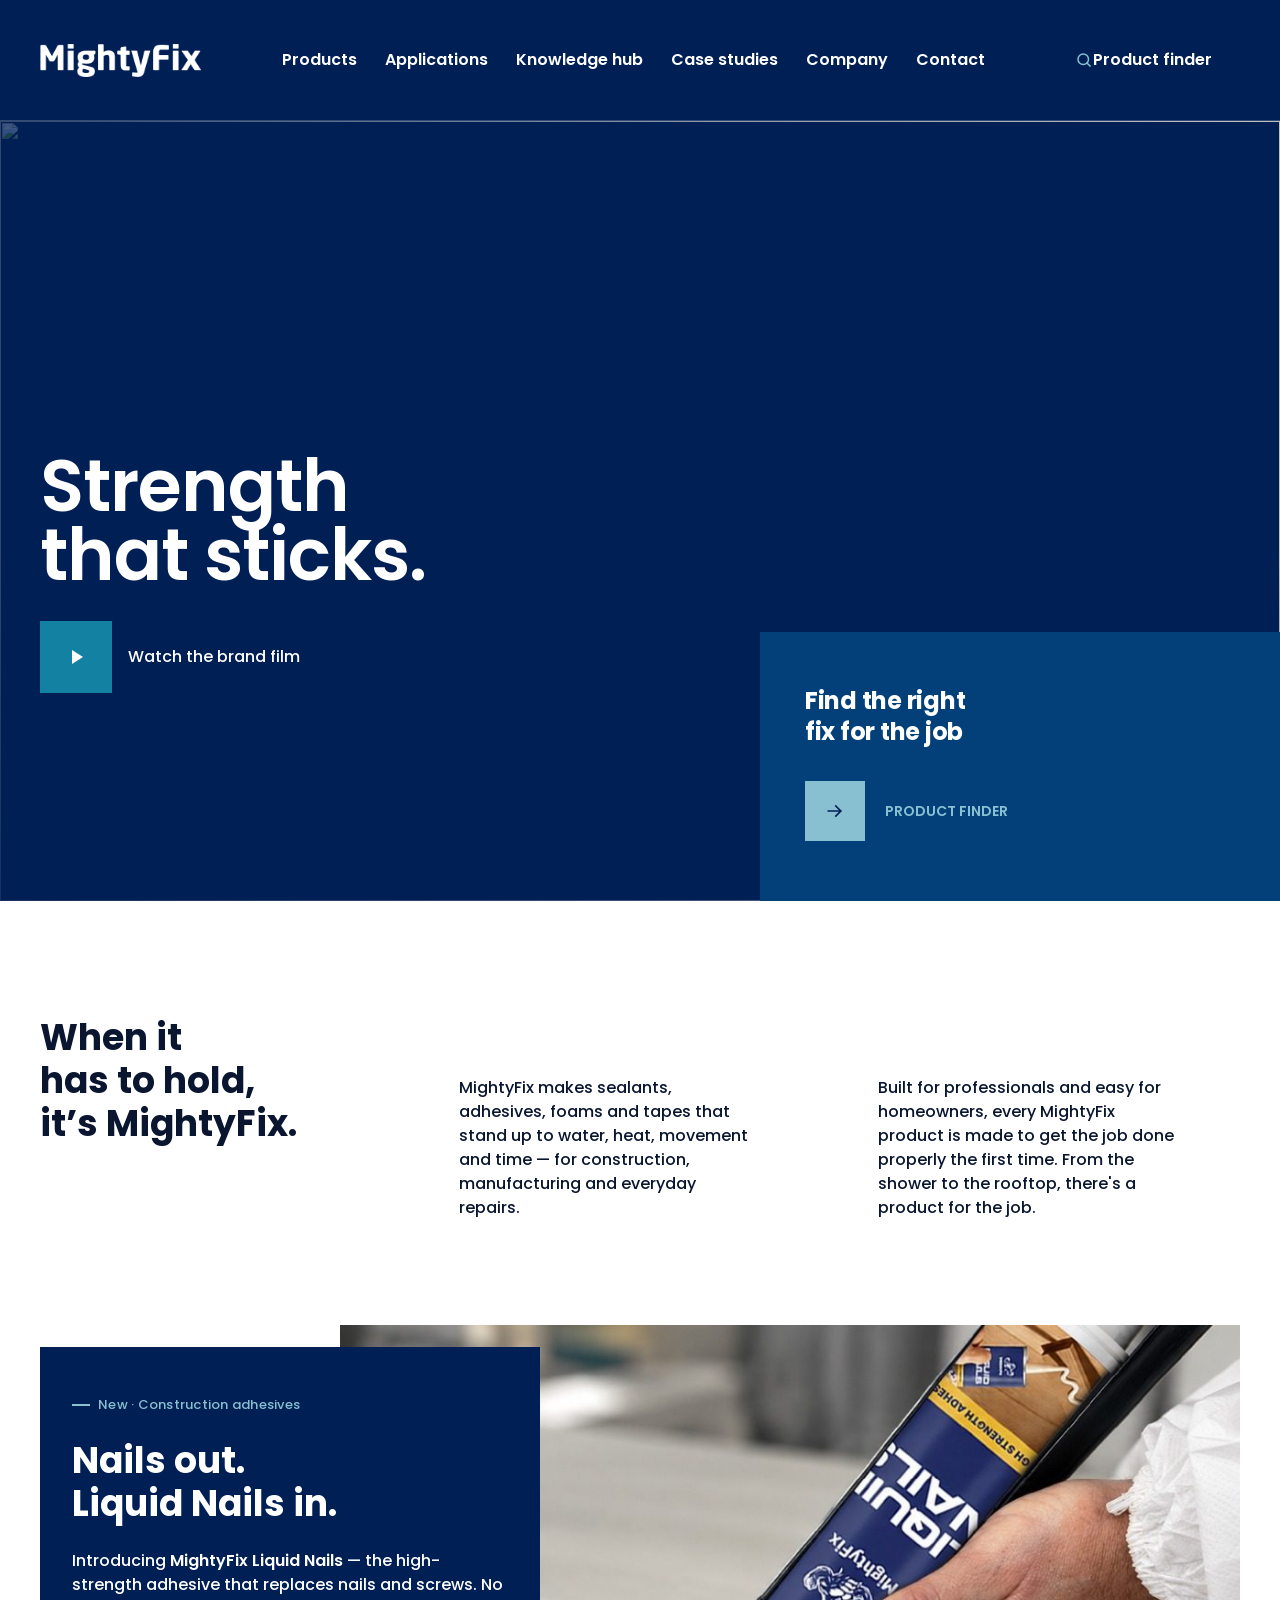
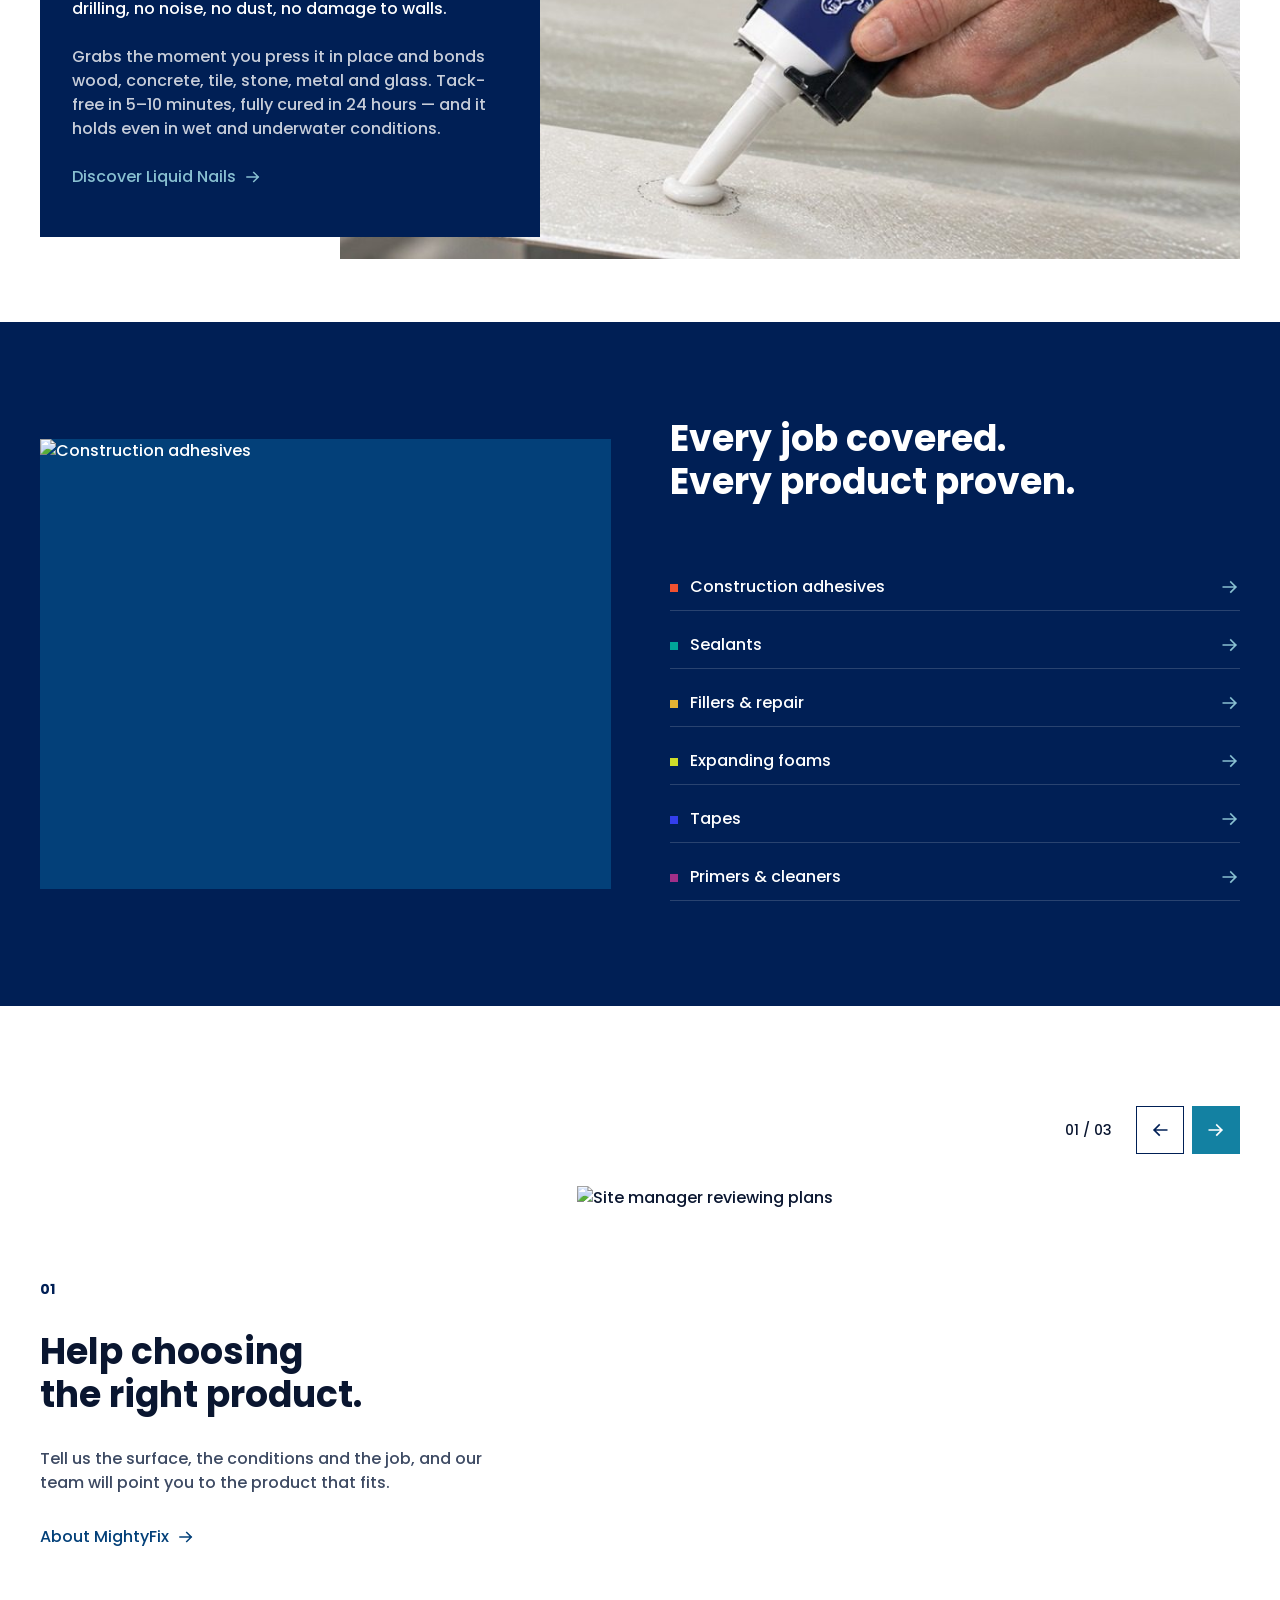
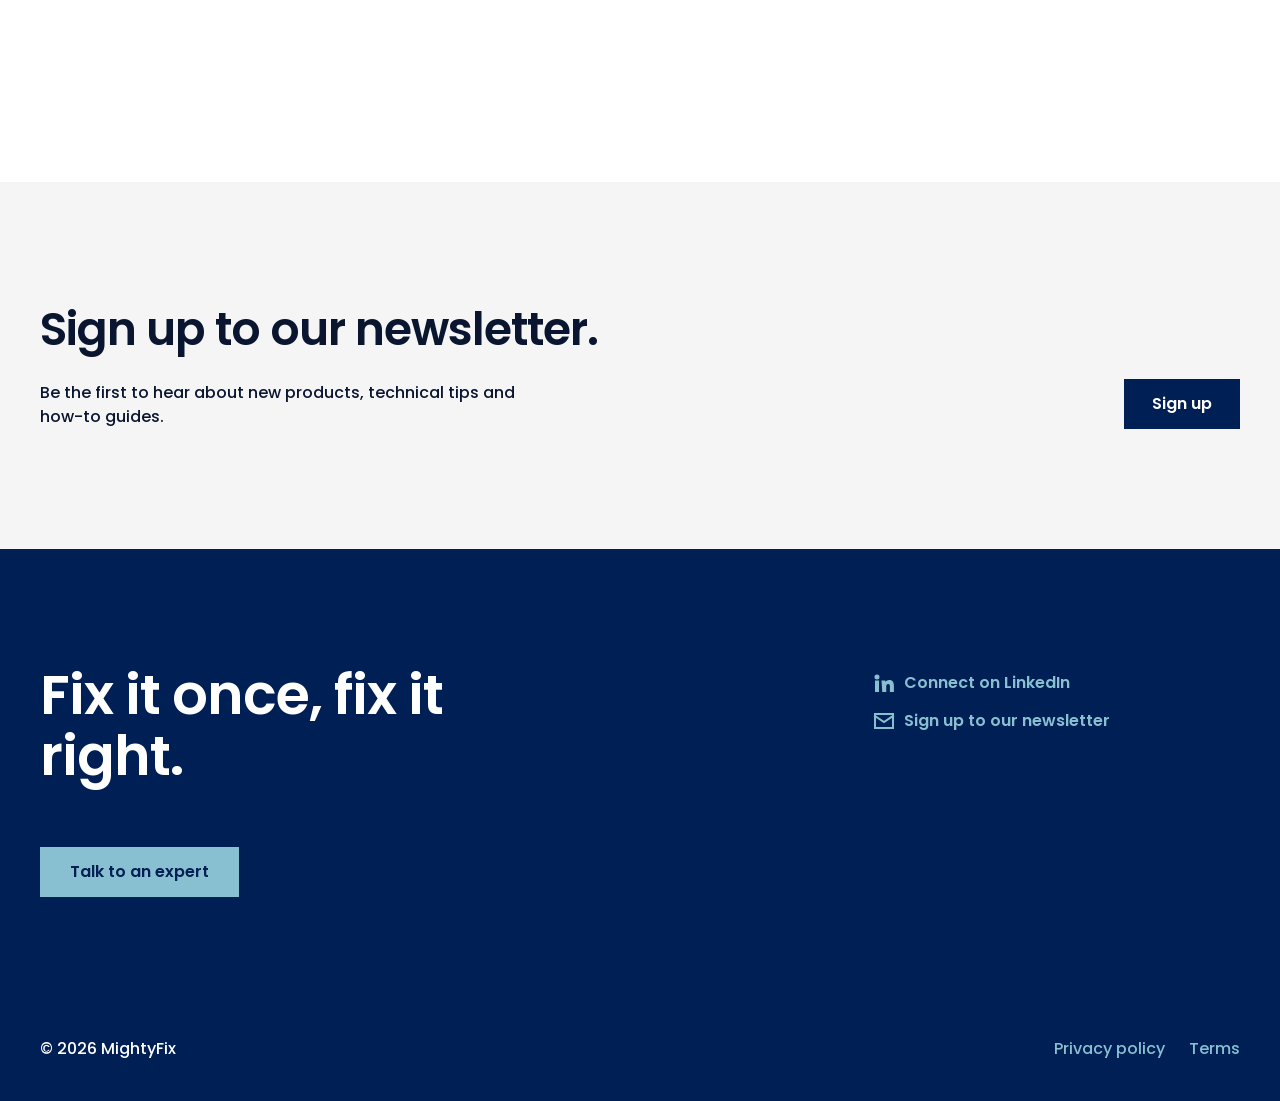
==== commit e23e3836: "Match Sabre's layout, type sizes and spacing Measured sabreadhesives.com at 1440px and aligned to it" ====
--- a/site/index.html
+++ b/site/index.html
@@ -5,7 +5,9 @@
   <meta name="viewport" content="width=device-width, initial-scale=1">
   <title>MightyFix — Sealants & adhesives made for real work</title>
   <meta name="description" content="MightyFix sealants, adhesives, foams and tapes for construction, manufacturing and the home.">
-  <link rel="icon" href="assets/img/symbol-navy.png">
+  <link rel="icon" href="favicon.ico" sizes="any">
+  <link rel="icon" type="image/png" sizes="32x32" href="assets/img/favicon-32.png">
+  <link rel="apple-touch-icon" href="assets/img/apple-touch-icon.png">
   <link rel="preconnect" href="https://fonts.googleapis.com">
   <link rel="preconnect" href="https://fonts.gstatic.com" crossorigin>
   <link href="https://fonts.googleapis.com/css2?family=Poppins:wght@400;500;600;700;800&display=swap" rel="stylesheet">
@@ -34,15 +36,14 @@
   </section>
 
   <!-- Intro -->
-  <section class="section" aria-labelledby="intro-title">
+  <section class="intro-3" aria-labelledby="intro-title">
     <div class="container split">
       <div data-reveal>
-        <p class="eyebrow">The MightyFix promise</p>
-        <h2 id="intro-title" class="mt-5">When it has to hold, it’s MightyFix.</h2>
+        <h2 id="intro-title">When it has to hold, it’s MightyFix.</h2>
       </div>
       <div class="intro__cols" data-reveal style="--d:120ms">
-        <p class="lead">MightyFix makes sealants, adhesives, foams and tapes that stand up to water, heat, movement and time.</p>
-        <p class="muted">Built for professionals and easy for homeowners, every MightyFix product is made to get the job done properly the first time. From the shower to the rooftop, the range covers construction, manufacturing and everyday repairs.</p>
+        <p>MightyFix makes sealants, adhesives, foams and tapes that stand up to water, heat, movement and time — for construction, manufacturing and everyday repairs.</p>
+        <p>Built for professionals and easy for homeowners, every MightyFix product is made to get the job done properly the first time. From the shower to the rooftop, there's a product for the job.</p>
       </div>
     </div>
   </section>
@@ -66,39 +67,24 @@
   </section>
 
   <!-- Categories -->
-  <section class="section" aria-labelledby="cats-title">
-    <div class="container">
-      <div class="section-head">
-        <div data-reveal>
-          <p class="eyebrow">The MightyFix range</p>
-          <h2 id="cats-title" class="mt-5">Every job covered. Every product proven.</h2>
-          <p class="lead muted">Every product line has its own colour band, so you can tell at a glance what it's for.</p>
-        </div>
-        <a class="btn btn--plain" href="products.html" data-reveal>All products</a>
+  <section class="home-cats" aria-labelledby="cats-title">
+    <div class="container home-cats__grid">
+      <div class="home-cats__media" data-reveal><img id="home-cats-img" src="" alt="" width="1200" height="948"></div>
+      <div data-reveal style="--d:120ms">
+        <h2 id="cats-title">Every job covered. Every product proven.</h2>
+        <ul class="home-cats__list" id="home-cats-list"></ul>
       </div>
-      <div class="tiles tiles--3" data-category-tiles></div>
-    </div>
-  </section>
-
-  <!-- Popular products -->
-  <section class="section section--paper" aria-labelledby="popular-title">
-    <div class="container">
-      <div class="section-head">
-        <div data-reveal><p class="eyebrow">Trade favourites</p><h2 id="popular-title" class="mt-5">From the shower to the rooftop.</h2></div>
-        <a class="link-arrow" href="products.html" data-reveal>View all products <svg class="icon" aria-hidden="true"><use href="#i-arrow-right"/></svg></a>
-      </div>
-      <div class="products products--4" data-products data-slugs="liquid-nails,mightyseal-wet-area,mightyfoam-gun,mightytape-mount"></div>
     </div>
   </section>
 
   <!-- Company carousel -->
-  <section class="section section--navy on-dark" aria-labelledby="why-title" aria-roledescription="carousel">
+  <section class="home-slides" aria-labelledby="why-title" aria-roledescription="carousel">
     <div class="container carousel" data-carousel>
       <div class="section-head" style="margin-bottom:var(--s6)">
-        <div><p class="eyebrow">Why the trade chooses MightyFix</p><h2 id="why-title" class="visually-hidden">Why the trade chooses MightyFix</h2></div>
+        <div><h2 id="why-title" class="visually-hidden">Why the trade chooses MightyFix</h2></div>
         <div class="carousel__controls">
           <span class="carousel__count" aria-live="polite">01 / 03</span>
-          <button class="icon-btn icon-btn--ghost" type="button" data-prev aria-label="Previous slide"><svg class="icon" aria-hidden="true"><use href="#i-arrow-left"/></svg></button>
+          <button class="icon-btn icon-btn--ghost" type="button" data-prev aria-label="Previous slide" style="color:var(--navy)"><svg class="icon" aria-hidden="true"><use href="#i-arrow-left"/></svg></button>
           <button class="icon-btn" type="button" data-next aria-label="Next slide"><svg class="icon" aria-hidden="true"><use href="#i-arrow-right"/></svg></button>
         </div>
       </div>
@@ -127,30 +113,33 @@
     </div>
   </section>
 
-  <!-- Applications -->
-  <section class="section" aria-labelledby="apps-title">
-    <div class="container">
-      <div class="section-head">
-        <div data-reveal><p class="eyebrow">Applications</p><h2 id="apps-title" class="mt-5">Whatever the job, there’s a MightyFix for it.</h2></div>
-        <a class="link-arrow" href="applications.html" data-reveal>All applications <svg class="icon" aria-hidden="true"><use href="#i-arrow-right"/></svg></a>
+  <!-- Newsletter -->
+  <section class="newsletter-band" aria-labelledby="nl-title">
+    <div class="container newsletter-band__grid">
+      <div>
+        <h2 id="nl-title">Sign up to our newsletter.</h2>
+        <p>Be the first to hear about new products, technical tips and how-to guides.</p>
       </div>
-      <div class="tiles tiles--3" data-sector-tiles></div>
-    </div>
-  </section>
-
-  <!-- Knowledge teaser -->
-  <section class="section section--paper" aria-labelledby="hub-title">
-    <div class="container">
-      <div class="section-head">
-        <div data-reveal><p class="eyebrow">Knowledge hub</p><h2 id="hub-title" class="mt-5">Expert advice, straight from the lab.</h2></div>
-        <a class="link-arrow" href="knowledge-hub.html" data-reveal>Visit the knowledge hub <svg class="icon" aria-hidden="true"><use href="#i-arrow-right"/></svg></a>
-      </div>
-      <div class="grid grid--3" data-articles="3"></div>
+      <div><button type="button" class="btn" data-open="newsletter"><span class="btn__tile"></span>Sign up</button></div>
     </div>
   </section>
 
 </main>
 <script src="assets/js/data.js"></script>
+<script>
+  window.renderPage = function () {
+    const img = document.getElementById("home-cats-img");
+    const show = (c) => { img.src = IMG(PHOTOS[c.photo], 1200); img.alt = c.name; };
+    document.getElementById("home-cats-list").innerHTML = CATEGORIES.map((c, i) =>
+      `<li><a href="product-category.html?c=${c.slug}" data-i="${i}"><span><span class="home-cats__dot" style="background:${c.color}"></span>${c.name}</span>${MF.ic("arrow-right")}</a></li>`).join("");
+    document.querySelectorAll("#home-cats-list a").forEach((a) => {
+      const c = CATEGORIES[a.dataset.i];
+      a.addEventListener("mouseenter", () => show(c));
+      a.addEventListener("focus", () => show(c));
+    });
+    show(CATEGORIES[0]);
+  };
+</script>
 <script src="assets/js/main.js"></script>
 </body>
 </html>
--- a/site/assets/css/styles.css
+++ b/site/assets/css/styles.css
@@ -884,3 +884,187 @@
 .empty h3 { color: var(--navy); }
 .empty p { margin-top: var(--s3); color: var(--text-muted); }
 .mt-4 { margin-top: var(--s4); } .mt-5 { margin-top: var(--s5); } .mt-6 { margin-top: var(--s6); } .mt-7 { margin-top: var(--s7); }
+
+/* ==========================================================================
+   Sabre alignment
+   Sizes and spacing measured from sabreadhesives.com at 1440px wide
+   (container 1240px, header 120px, Poppins). Colours stay MightyFix.
+   This block comes last so it overrides the base rules above.
+   ========================================================================== */
+:root {
+  --header-h: 120px;
+  --fs-display: clamp(2.75rem, 1.4rem + 4vw, 4.5rem);   /* hero 72px */
+  --fs-h1: clamp(2.25rem, 1.5rem + 2.4vw, 3.375rem);      /* page titles 54px */
+  --fs-h2: clamp(1.75rem, 1.3rem + 1.2vw, 2.25rem);       /* section headings 36px */
+  --fs-h3: 1.25rem;                                       /* tile / card names 20px */
+  --fs-lead: 1rem;
+  --section: clamp(64px, 2.5rem + 5vw, 110px);            /* Sabre sections: 95–120px */
+}
+body { font-weight: 500; line-height: 1.5; }
+.display { font-weight: 600; line-height: 0.96; letter-spacing: -1px; }
+h1, .h1 { font-weight: 600; line-height: 1.22; letter-spacing: 0; }
+h2, .h2 { font-weight: 700; line-height: 1.2; letter-spacing: 0; }
+h3, .h3 { font-weight: 700; line-height: 1.4; letter-spacing: 0; }
+.lead { font-size: 1rem; font-weight: 500; line-height: 1.5; letter-spacing: 0; }
+.section-head { margin-bottom: 60px; }
+
+/* Header: 120px bar, 33px logo, "Product finder" as a text link with a search icon */
+.site-header__bar { height: 120px; }
+.brand img { height: 33px; }
+.nav__list { height: 120px; }
+.nav__link { padding: 0 14px; }
+.header-cta { --btn-bg: transparent; --btn-fg: var(--white); min-height: 0; padding: 0; gap: 10px; font-size: 1rem; }
+.header-cta:hover { --btn-bg: transparent; color: var(--halfbaked); }
+.header-actions .header-cta .btn__tile { display: grid; width: auto; background: none; color: var(--halfbaked); }
+.header-cta .btn__tile svg { width: 18px; height: 18px; }
+
+/* Buttons: solid 50px blocks with 16px semi-bold text, no icon tile */
+.btn { min-height: 50px; padding: 0 28px; gap: 0; font-size: 1rem; font-weight: 600; justify-content: center; }
+.btn .btn__tile { display: none; }
+.btn-solid { padding: 0 30px; }
+
+/* Home hero: fills the screen; finder panel with a 60px arrow tile and uppercase link */
+.hero { min-height: calc(100vh - var(--header-h)); min-height: calc(100dvh - var(--header-h)); }
+.hero__finder { padding: 53px 45px 60px; }
+.hero__finder h2 { font-size: 1.5rem; font-weight: 700; line-height: 1.3; margin-bottom: 34px; max-width: 10em; }
+.hero__finder .btn { --btn-bg: transparent; --btn-fg: var(--halfbaked); padding: 0; min-height: 60px; gap: 20px; font-size: 0.875rem; text-transform: uppercase; }
+.hero__finder .btn .btn__tile { display: grid; width: 60px; height: 60px; background: var(--halfbaked); color: var(--navy); }
+.hero__finder .btn:hover { --btn-bg: transparent; color: var(--white); }
+.hero__play .icon-btn { width: 72px; height: 72px; }
+
+/* Inner page banners (navy): Sabre global banner — 100px top, 180px bottom on listing pages */
+.page-hero__grid { padding-block: 100px 120px; }
+.page-hero--compact .page-hero__grid { padding-block: 100px 100px; }
+.page-hero h1 { margin-bottom: 0; }
+.page-hero .lead { font-size: 0.875rem; line-height: 1.4; margin-top: 35px; }
+.page-hero__grid .crumbs { margin-bottom: 40px; }
+@media (min-width: 960px) { .page-hero--split .page-hero__text { padding-block: 100px 180px; } }
+
+/* Tiles: photo with an arrow tile in its corner, name underneath (Sabre three-col tiles) */
+.tiles { column-gap: 16px; row-gap: 48px; }
+.tile { aspect-ratio: auto; overflow: visible; background: none; color: var(--navy); }
+.tile::after { display: none; }
+.tile__media { position: relative; display: block; aspect-ratio: 300 / 186; overflow: hidden; background: var(--navy); margin-bottom: 30px; }
+.tile__media img { position: absolute; inset: 0; width: 100%; height: 100%; object-fit: cover; }
+.tile .tile__arrow { position: absolute; right: 0; bottom: 0; width: 50px; height: 50px; background: var(--autumn); color: var(--white); }
+.tile:hover .tile__arrow { background: var(--navy); color: var(--white); }
+.tile__title { display: block; font-size: 1.25rem; font-weight: 700; line-height: 1.4; letter-spacing: 0; }
+.tile:hover .tile__title { color: var(--autumn); }
+.on-dark .tile, .page-hero .tile { color: var(--white); }
+.on-dark .tile:hover .tile__title, .page-hero .tile:hover .tile__title { color: var(--halfbaked); }
+.on-dark .tile:hover .tile__arrow, .page-hero .tile:hover .tile__arrow { background: var(--halfbaked); color: var(--navy); }
+.tile--short .tile__media { aspect-ratio: 300 / 186; }
+
+/* Product cards: Sabre listing card — grey image square, arrow tile, bold name, dot bullets */
+.products { column-gap: 16px; row-gap: 56px; }
+.pcard { border: 0; background: none; }
+.pcard:hover { border: 0; }
+.pcard__media { aspect-ratio: 299 / 340; background: var(--paper); margin-bottom: 25px; }
+.pcard__media svg { height: 72%; }
+.pcard__media .pack-photo { height: 76%; max-width: 84%; }
+.pcard__band { height: 4px; }
+.pcard__go { position: absolute; right: 0; bottom: 0; display: grid; place-items: center; width: 50px; height: 50px; background: var(--autumn); color: var(--white); transition: background-color 0.35s ease; }
+.pcard__go svg { width: 20px; height: 20px; }
+.pcard:hover .pcard__go { background: var(--navy); }
+.pcard__body { padding: 0 12px; gap: 0; }
+.pcard__title { font-size: 1.125rem; font-weight: 700; line-height: 1.3; letter-spacing: 0; margin-bottom: 20px; }
+.pcard:hover .pcard__title a { color: var(--autumn); }
+.pcard__dots { list-style: none; margin: 0; padding: 0; }
+.pcard__dots li { position: relative; padding-left: 15px; margin-bottom: 12px; font-size: 0.875rem; font-weight: 500; line-height: 1.6; color: var(--navy); }
+.pcard__dots li::before { content: ""; position: absolute; left: 0; top: 0.7em; width: 5px; height: 5px; background: var(--autumn); }
+.pcard__soon { top: 16px; right: 16px; }
+
+/* Home: three-column intro (heading | paragraph | paragraph) */
+.intro-3 { padding: 115px 0 105px; }
+@media (min-width: 960px) {
+  .intro-3 .split { grid-template-columns: repeat(3, 1fr); gap: 0 122px; align-items: start; }
+  .intro-3 .intro__cols { display: contents; }
+  .intro-3 .intro__cols p { margin-top: 60px; }
+}
+.intro-3 .intro__cols .lead, .intro-3 .intro__cols .muted { font-size: 1rem; font-weight: 500; color: var(--navy); }
+
+/* Home: navy categories block — photo on the left, heading and category list on the right */
+.home-cats { background: var(--navy); color: var(--white); padding: 95px 0; }
+.home-cats__grid { display: grid; gap: var(--s6); align-items: center; }
+@media (min-width: 960px) { .home-cats__grid { grid-template-columns: 1fr 1fr; gap: 59px; } }
+.home-cats__media { position: relative; aspect-ratio: 620 / 490; overflow: hidden; background: var(--azure); }
+.home-cats__media img { position: absolute; inset: 0; width: 100%; height: 100%; object-fit: cover; transition: opacity 0.35s ease; }
+.home-cats h2 { margin-bottom: 60px; }
+.home-cats__list { list-style: none; margin: 0; padding: 0; }
+.home-cats__list li { margin-bottom: 10px; }
+.home-cats__list a { display: flex; align-items: center; justify-content: space-between; min-height: 48px; color: var(--white); text-decoration: none; font-size: 1rem; font-weight: 500; border-bottom: 1px solid var(--line-dark); transition: color 0.35s ease; }
+.home-cats__list a svg { width: 20px; height: 20px; color: var(--halfbaked); }
+.home-cats__list a:hover, .home-cats__list a:focus-visible { color: var(--halfbaked); }
+.home-cats__dot { display: inline-block; width: 8px; height: 8px; margin-right: 12px; }
+
+/* Home: slideshow on white, Sabre spacing */
+.home-slides { padding: 100px 0 140px; }
+.home-slides .slide__num { font-size: 0.875rem; font-weight: 700; color: var(--navy); margin-bottom: 25px; }
+.home-slides .slide .stack > * + * { margin-top: 30px; }
+
+/* Newsletter block (Sabre home): grey band, 48px heading */
+.newsletter-band { background: #f5f5f5; padding: 120px 0; }
+.newsletter-band h2 { font-size: clamp(2rem, 1.4rem + 1.8vw, 3rem); font-weight: 600; line-height: 1.2; letter-spacing: -1px; }
+.newsletter-band p { margin-top: 25px; max-width: 32rem; }
+.newsletter-band__grid { display: grid; gap: var(--s6); align-items: end; }
+@media (min-width: 960px) { .newsletter-band__grid { grid-template-columns: 1fr auto; } }
+
+/* Footer: Sabre — sign-off and button left, contact links right, copyright below */
+.site-footer { padding: 115px 0 40px; font-size: 1rem; }
+.footer__upper { display: grid; gap: var(--s7); }
+@media (min-width: 960px) { .footer__upper { grid-template-columns: 5fr 3fr 4fr; } .footer__connect { grid-column: 3; } }
+.footer__line { font-size: clamp(2.25rem, 1.4rem + 2.6vw, 3.625rem); font-weight: 600; line-height: 1.1; letter-spacing: -1px; margin-bottom: 60px; }
+.footer__signoff .btn-solid { margin-top: 0; }
+.footer__connect { list-style: none; margin: 0; padding: 0; }
+.footer__connect a { display: inline-flex; align-items: center; gap: 8px; color: var(--white); text-decoration: none; font-size: 1rem; font-weight: 600; line-height: 2; padding: 3px 0; }
+.footer__connect a svg { width: 24px; height: 24px; color: var(--halfbaked); }
+.footer__connect a:hover { color: var(--halfbaked); }
+.footer__lower { display: flex; flex-wrap: wrap; gap: var(--s4); justify-content: space-between; margin-top: 140px; font-weight: 500; }
+.footer__lower ul { display: flex; gap: var(--s5); list-style: none; margin: 0; padding: 0; }
+.footer__lower a { color: var(--white); text-decoration: none; }
+.footer__lower a:hover { color: var(--halfbaked); }
+
+/* Product page: Sabre's exact values (restored after the 4px rounding) */
+.prod-banner { padding: 45px 0 75px; }
+.prod-banner__copy h1 { font-size: clamp(2.25rem, 1.6rem + 2vw, 3rem); font-weight: 600; line-height: 1.1; }
+.prod-banner__bullets { margin-top: 30px; }
+.prod-banner__bullets li { padding-left: 15px; }
+.prod-crumbs { padding: 15px 0; }
+.prod-body { padding: 130px 0 180px; }
+@media (min-width: 960px) { .prod-nav__inner { margin-right: 50px; padding: 35px 0; } }
+.prod-sec { padding-bottom: 70px; }
+.prod-sec__title { gap: 11px; padding: 24px 0 50px; font-weight: 700; }
+.prod-step b, .prod-text strong, .prod-note b, .prod-slider__count b { font-weight: 700; }
+.prod-dl { text-transform: uppercase; }
+.prod-faq summary { padding: 25px 0 25px 10px; }
+.prod-faq .answer { padding: 0 10px 45px; }
+.prod-finder { margin: 105px 0 70px; padding: 53px 45px; }
+.prod-finder p { font-weight: 700; }
+.prod-finder a { text-transform: uppercase; }
+.prod-specs thead th { text-transform: uppercase; letter-spacing: 0.04em; font-weight: 700; }
+.rel-card__thumb { margin-bottom: 25px; }
+.rel-card__title { font-weight: 700; }
+
+/* Category / sector listing body: same side-menu layout as the product page */
+.cat-body { padding: 105px 0 118px; color: var(--navy); }
+.cat-group { padding-bottom: 88px; scroll-margin-top: calc(var(--header-h) + 24px); }
+.cat-group .prod-sec__title { padding: 24px 0 30px; }
+.cat-group .accordion { margin-bottom: 40px; }
+.cat-about h2 { font-size: 1.5rem; font-weight: 700; margin: 0 0 20px; }
+.cat-about { padding-top: 40px; }
+@media (min-width: 960px) { .cat-body .products { grid-template-columns: repeat(3, 1fr); } }
+
+/* Sector page: tiles sit inside the navy banner */
+.sector-banner { background: var(--navy); color: var(--white); padding: 100px 0; }
+.sector-banner h1 { font-size: clamp(2.25rem, 1.4rem + 2.6vw, 3.75rem); margin: 0 0 39px; }
+.sector-banner .crumbs { margin-bottom: 24px; color: var(--white); }
+@media (min-width: 960px) { .sector-banner .tiles { grid-template-columns: repeat(4, 1fr); } }
+
+/* Sabre alignment — fine-tuning after side-by-side measurement */
+.prod-nav a { font-size: 0.875rem; }
+.prod-crumbs { line-height: 24px; }
+.prod-sec__title { line-height: 1.8; }
+.cat-group .prod-sec__title { padding: 24px 0 30px; }
+.pcard__dots li { line-height: 1.94; }
+.sector-banner h1 { line-height: 1.1; }
+@media (min-width: 1200px) { .intro-3 .split { grid-template-columns: repeat(3, 297px); justify-content: start; } }
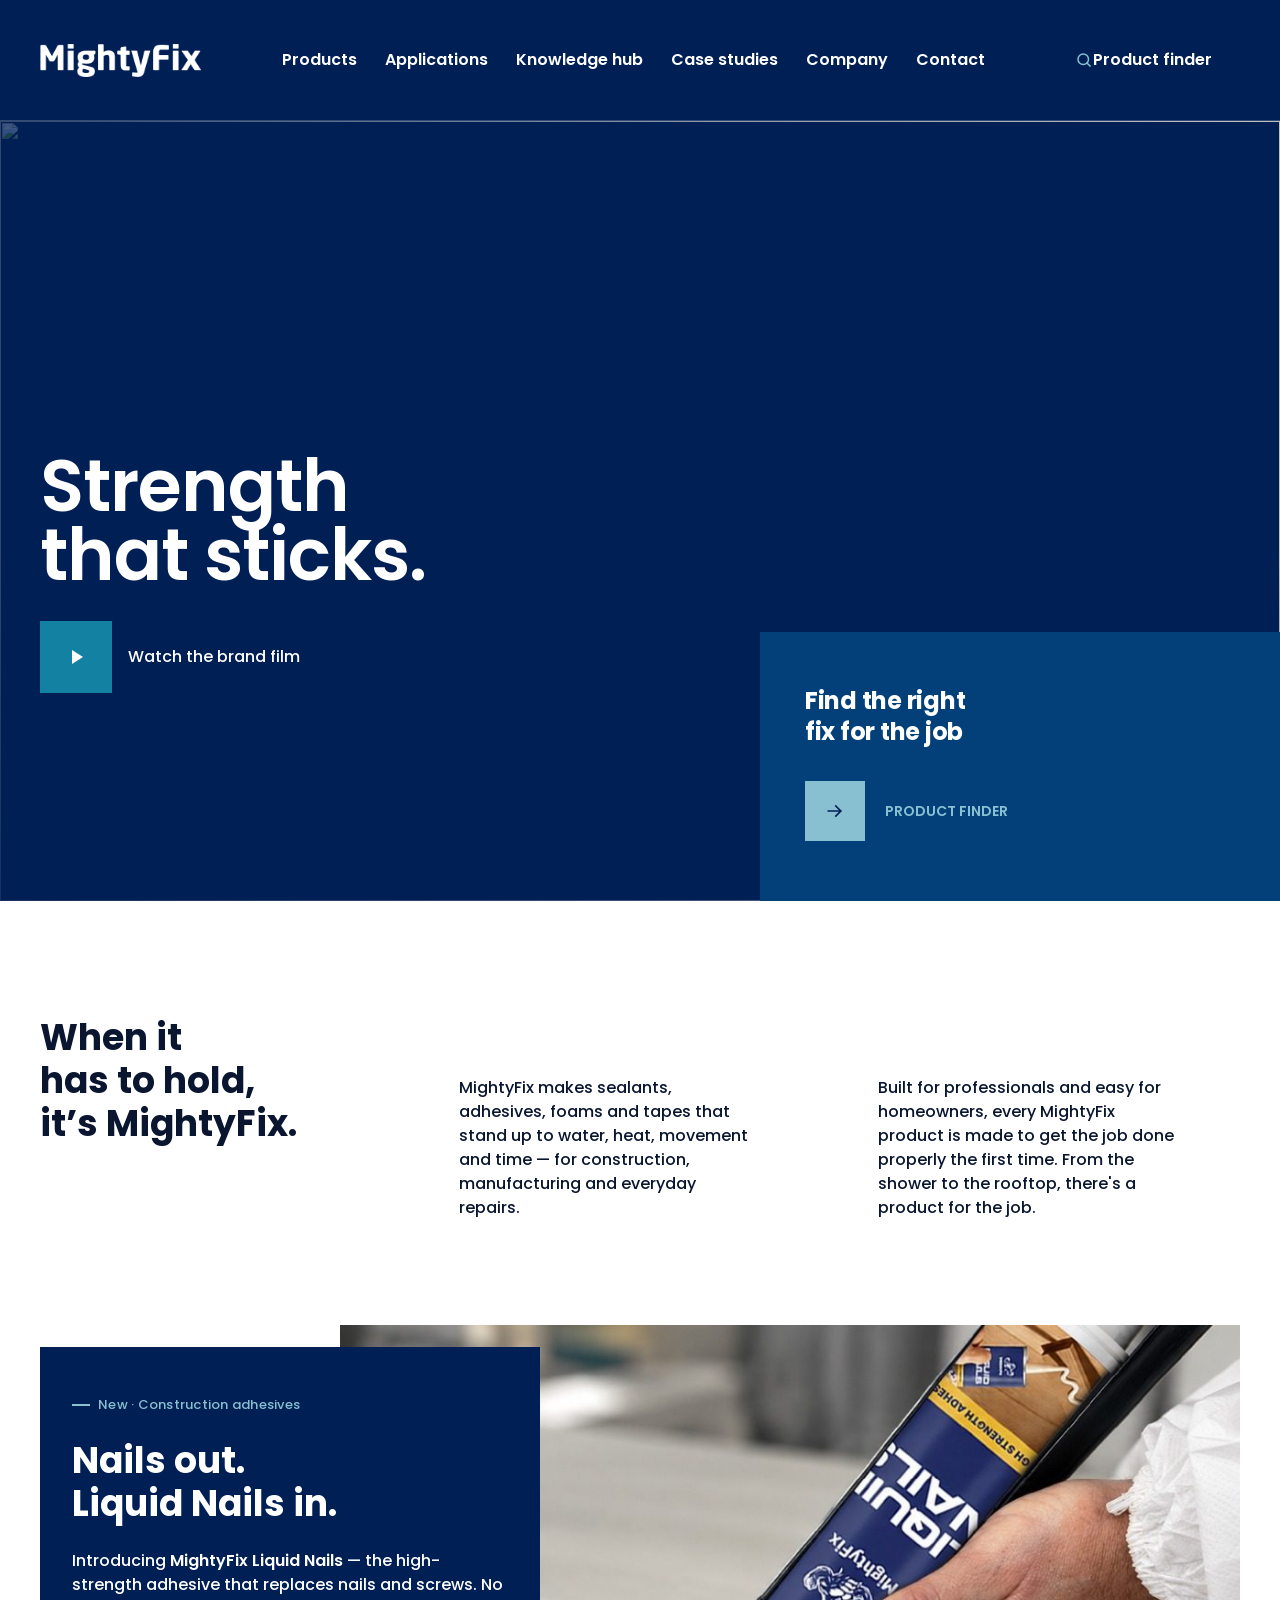
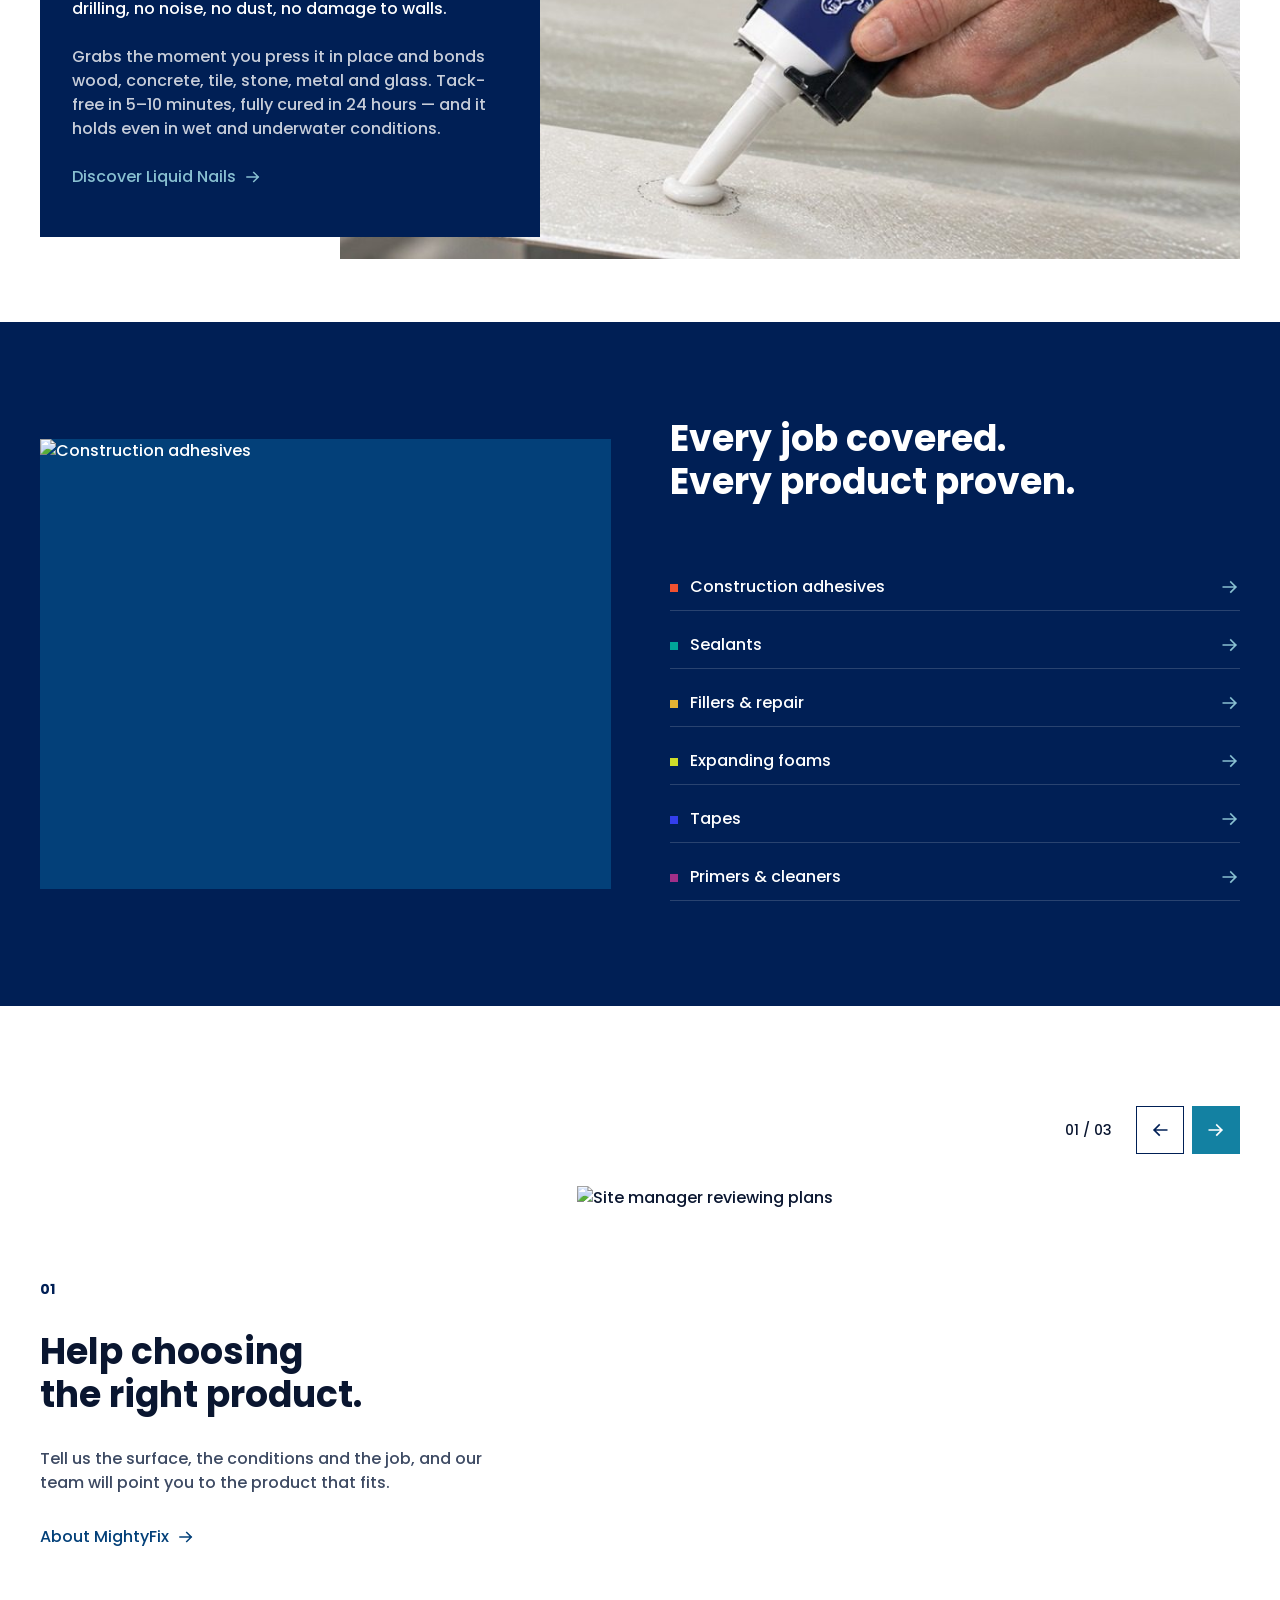
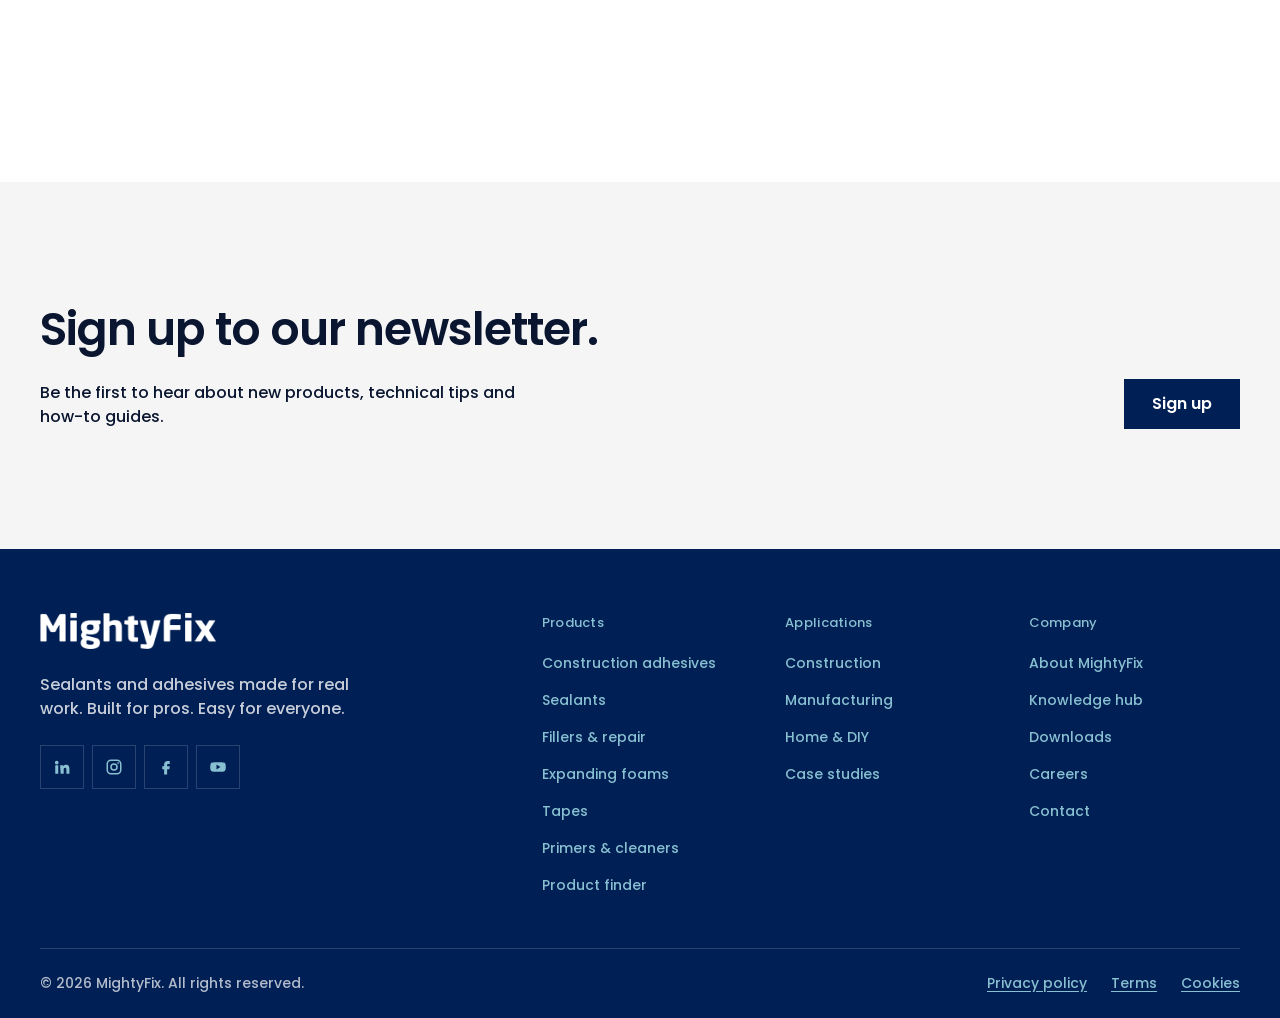
==== commit 68050793: "Bring back the previous footer and the expert band above it Restores the wordmark, tagline and socia" ====
--- a/site/index.html
+++ b/site/index.html
@@ -14,7 +14,7 @@
   <link rel="stylesheet" href="assets/css/styles.css">
   <script>document.documentElement.classList.add('js')</script>
 </head>
-<body data-nav="home">
+<body data-nav="home" data-no-cta>
 <main id="main" tabindex="-1">
 
   <!-- Hero -->
--- a/site/assets/css/styles.css
+++ b/site/assets/css/styles.css
@@ -1010,7 +1010,6 @@
 @media (min-width: 960px) { .newsletter-band__grid { grid-template-columns: 1fr auto; } }
 
 /* Footer: Sabre — sign-off and button left, contact links right, copyright below */
-.site-footer { padding: 115px 0 40px; font-size: 1rem; }
 .footer__upper { display: grid; gap: var(--s7); }
 @media (min-width: 960px) { .footer__upper { grid-template-columns: 5fr 3fr 4fr; } .footer__connect { grid-column: 3; } }
 .footer__line { font-size: clamp(2.25rem, 1.4rem + 2.6vw, 3.625rem); font-weight: 600; line-height: 1.1; letter-spacing: -1px; margin-bottom: 60px; }
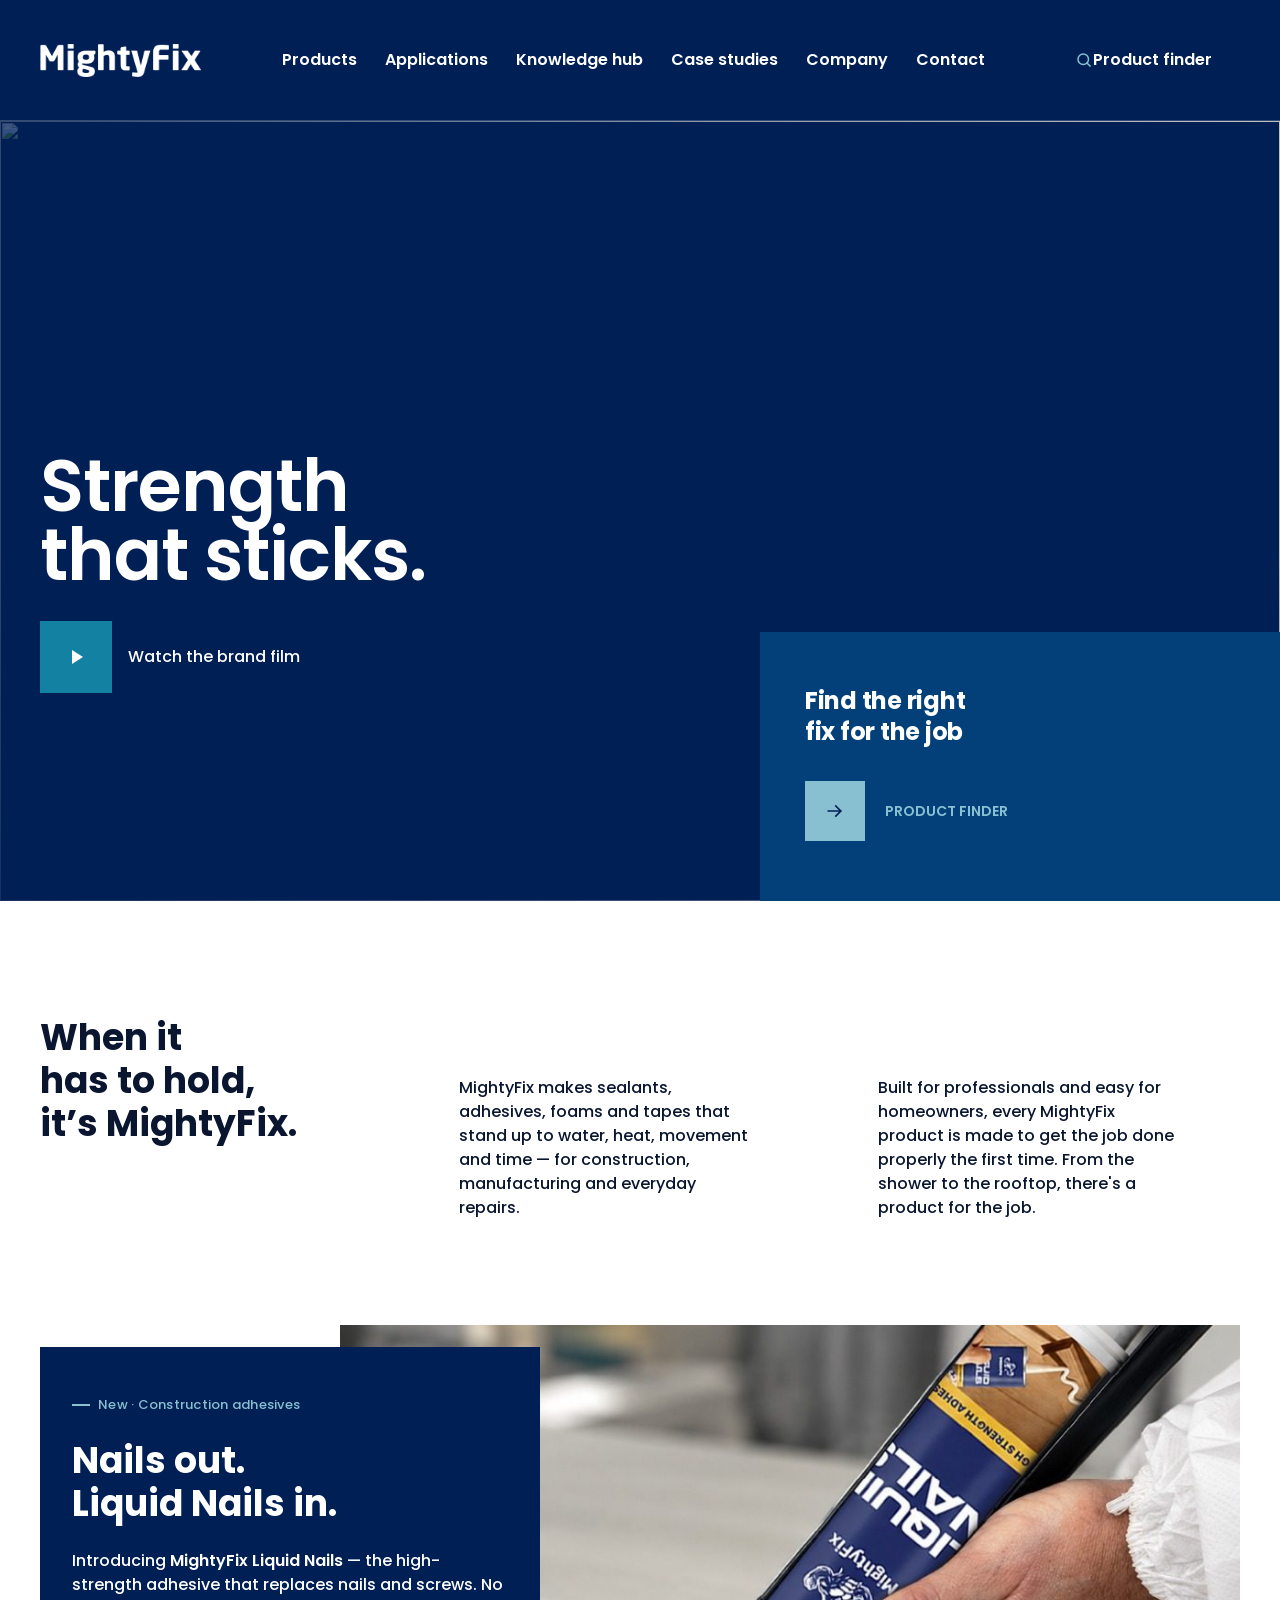
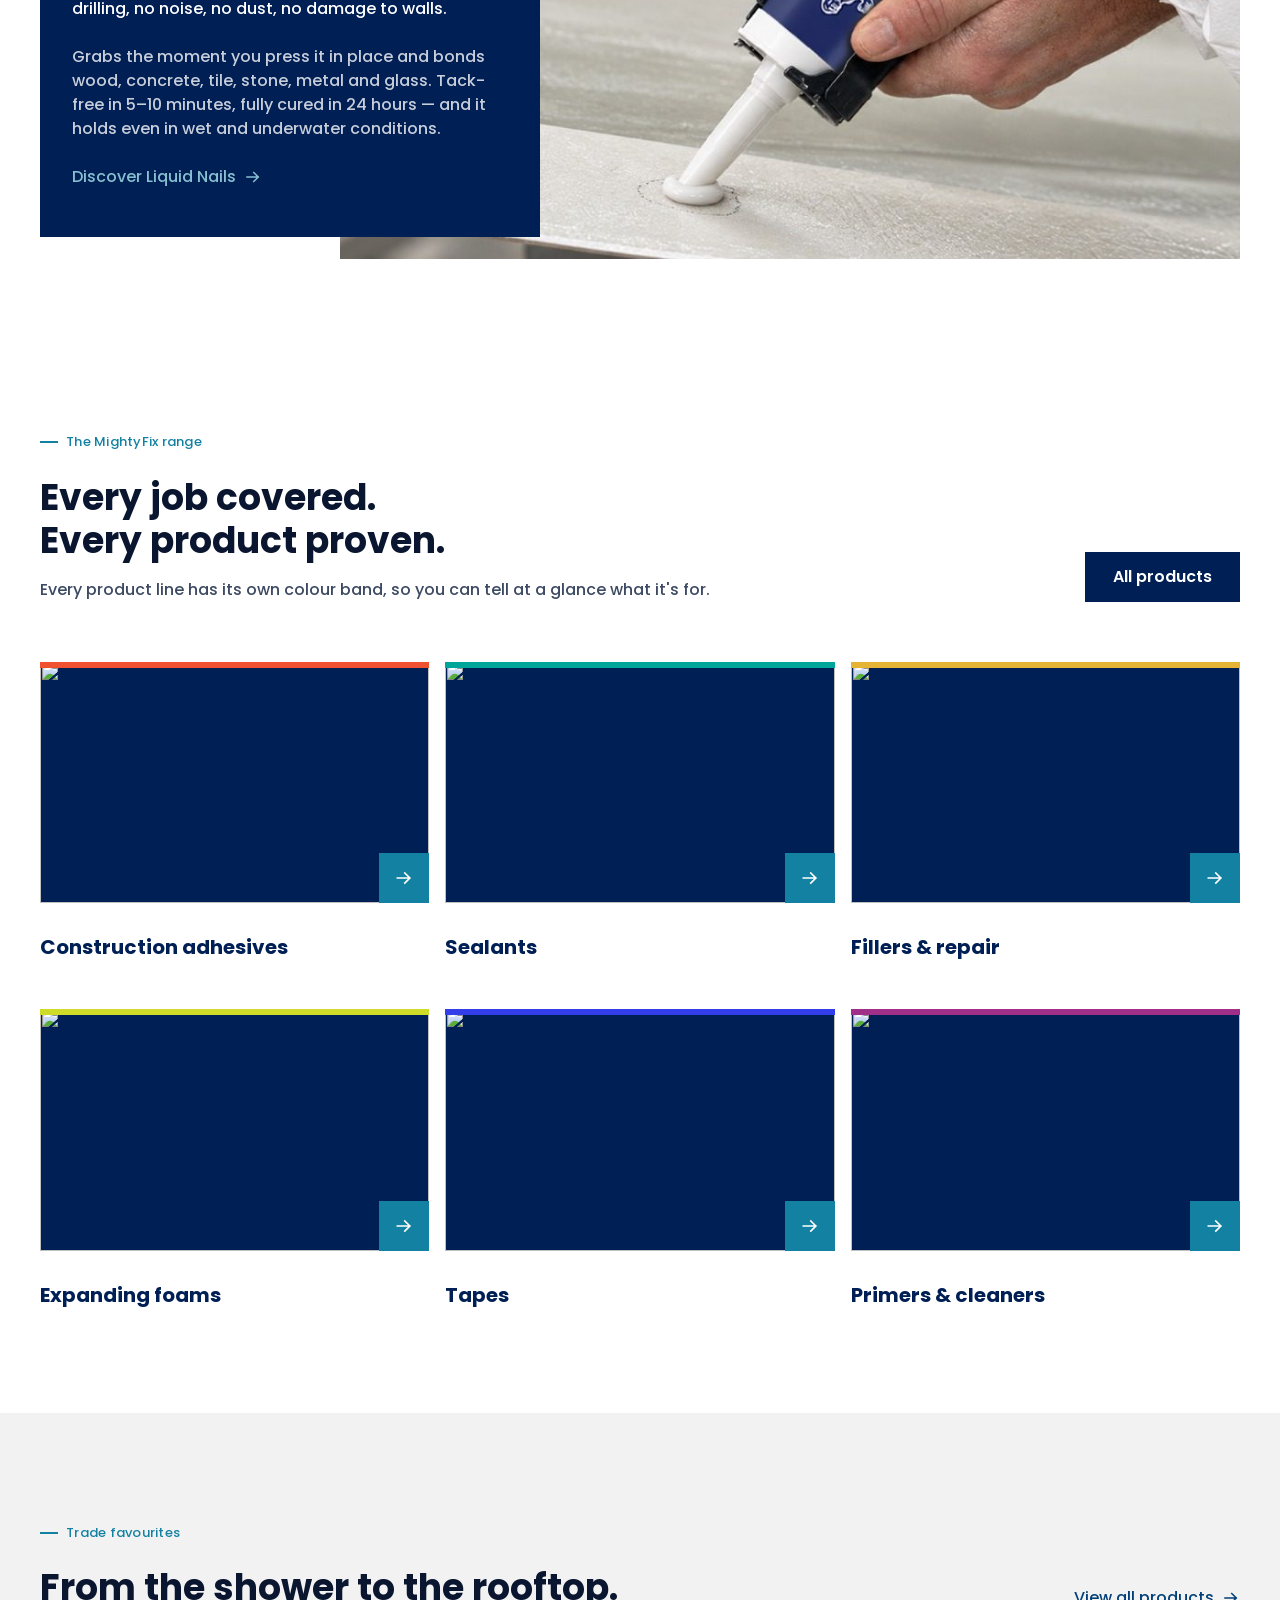
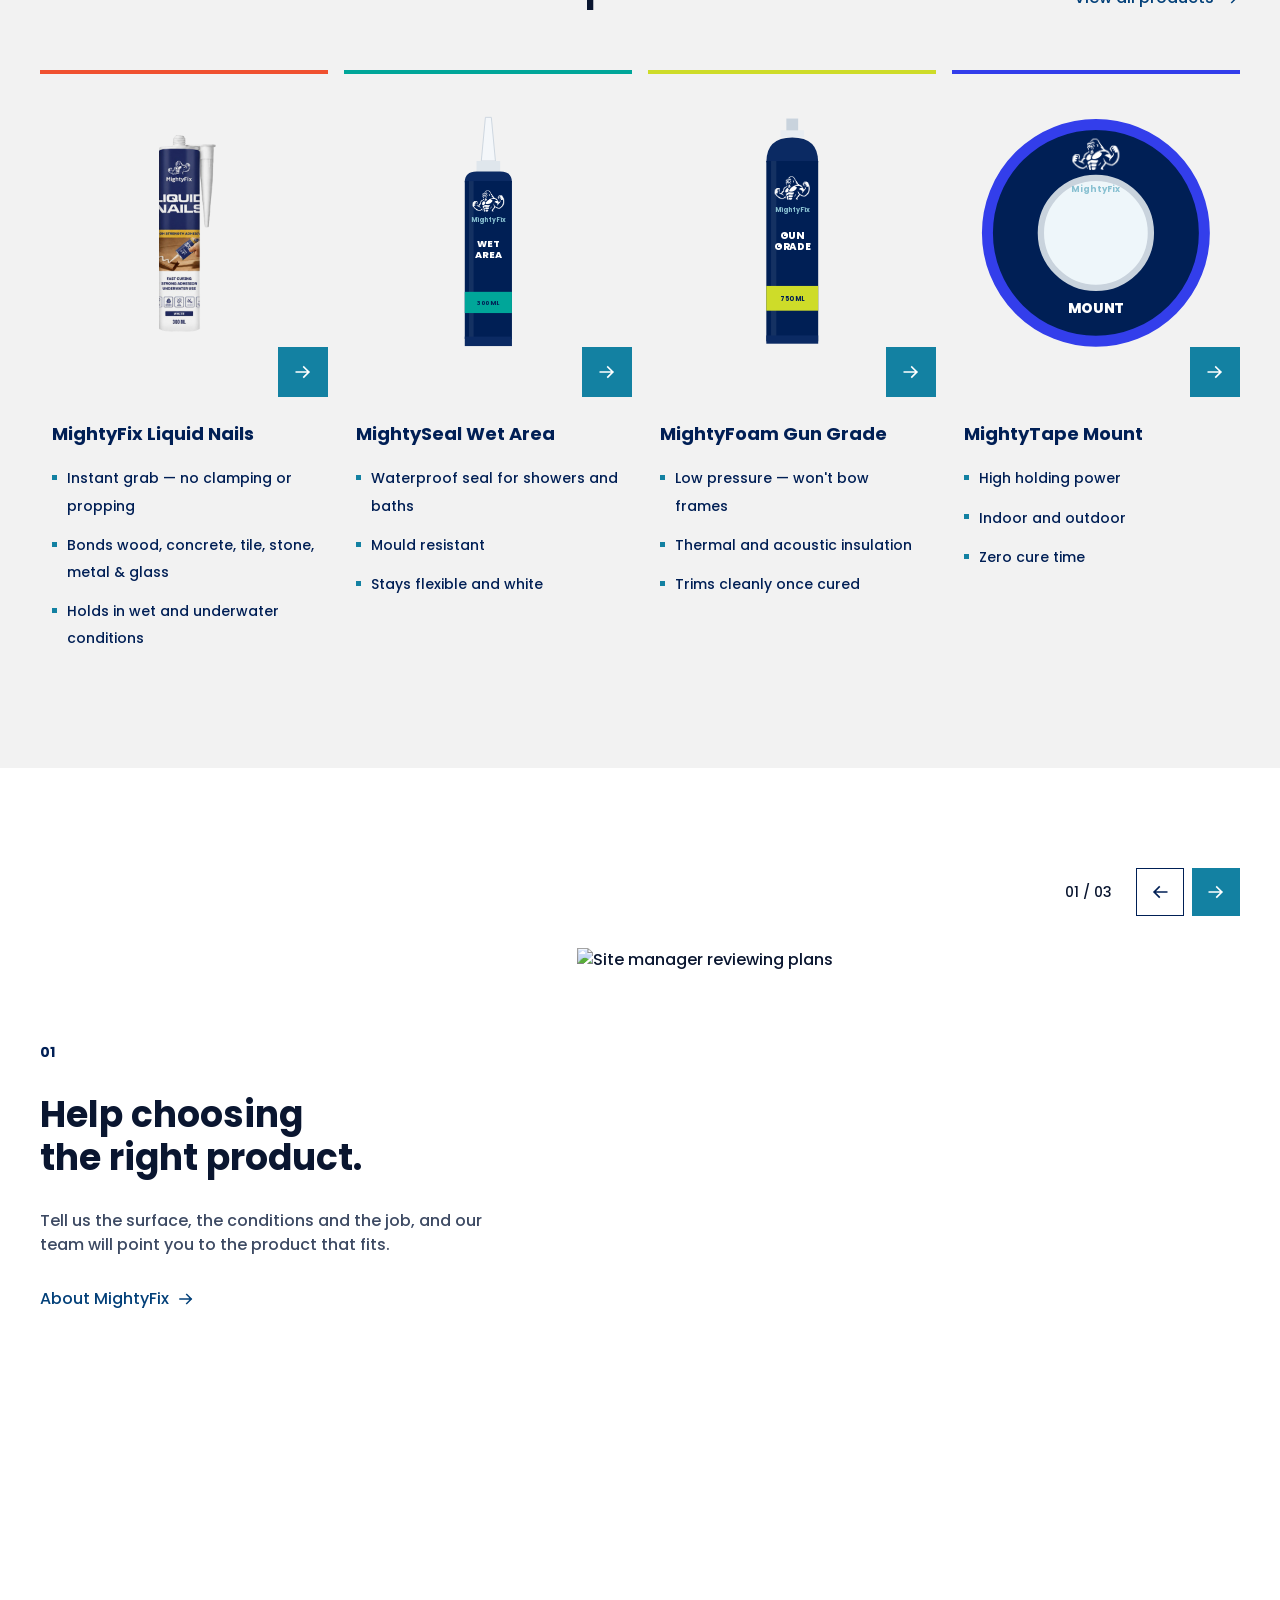
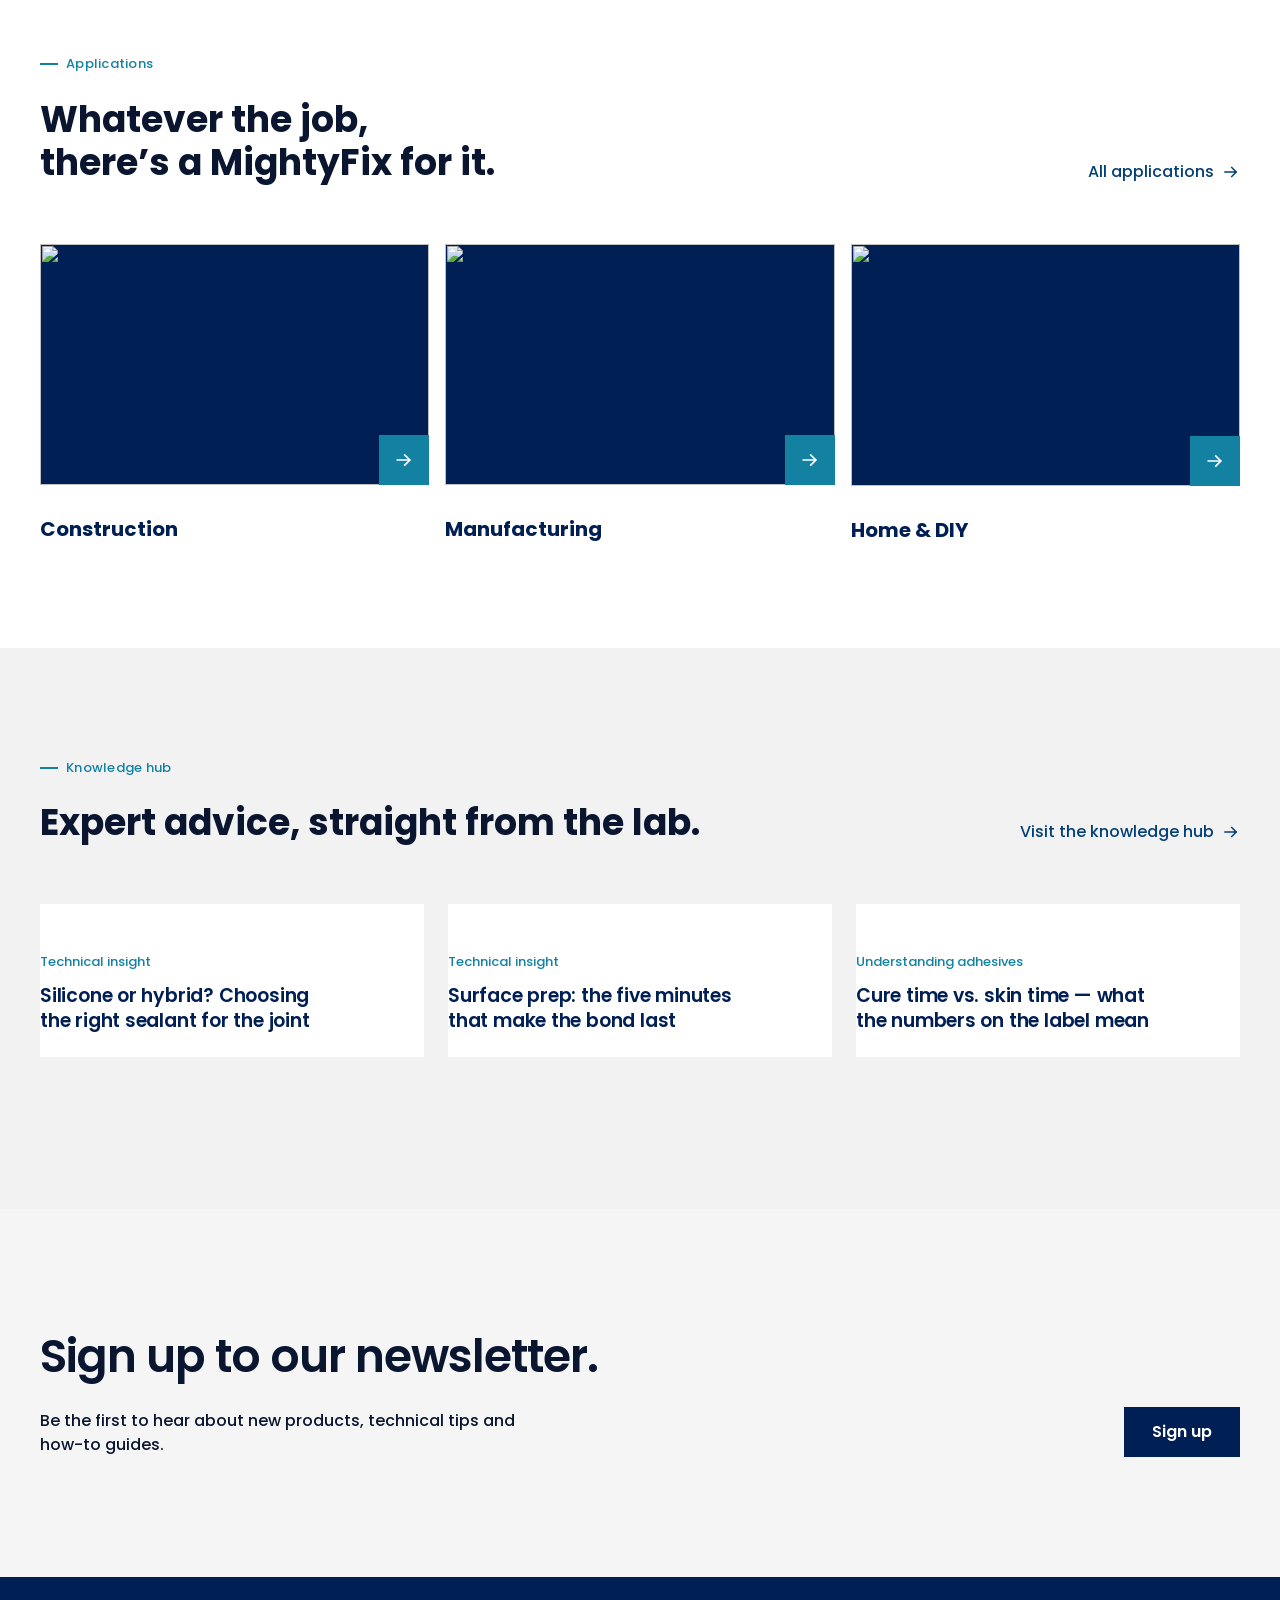
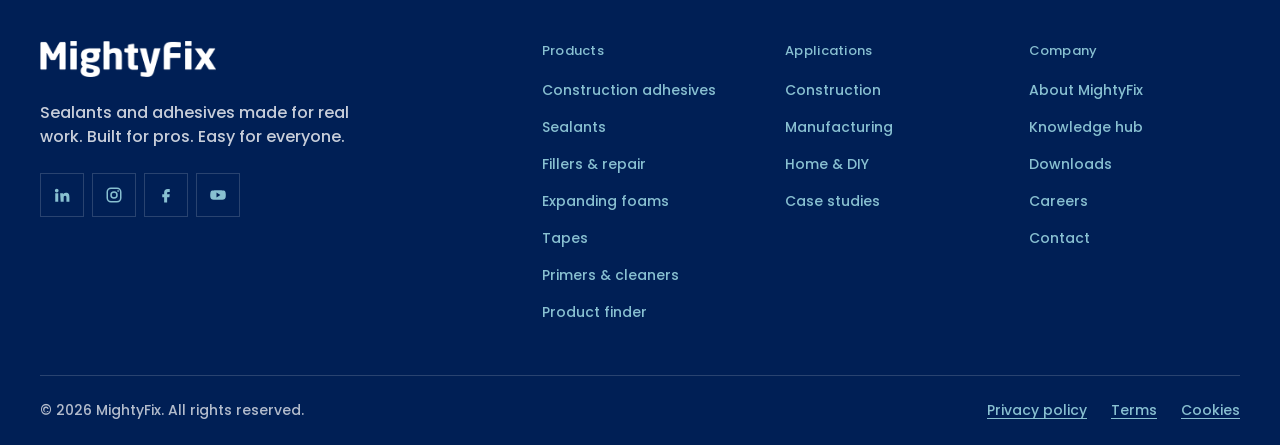
==== commit a04125a1: "Bring back the category tiles, popular products, applications and knowledge hub sections on the home" ====
--- a/site/index.html
+++ b/site/index.html
@@ -67,13 +67,28 @@
   </section>
 
   <!-- Categories -->
-  <section class="home-cats" aria-labelledby="cats-title">
-    <div class="container home-cats__grid">
-      <div class="home-cats__media" data-reveal><img id="home-cats-img" src="" alt="" width="1200" height="948"></div>
-      <div data-reveal style="--d:120ms">
-        <h2 id="cats-title">Every job covered. Every product proven.</h2>
-        <ul class="home-cats__list" id="home-cats-list"></ul>
+  <section class="section" aria-labelledby="cats-title">
+    <div class="container">
+      <div class="section-head">
+        <div data-reveal>
+          <p class="eyebrow">The MightyFix range</p>
+          <h2 id="cats-title" class="mt-5">Every job covered. Every product proven.</h2>
+          <p class="lead muted">Every product line has its own colour band, so you can tell at a glance what it's for.</p>
+        </div>
+        <a class="btn btn--plain" href="products.html" data-reveal>All products</a>
       </div>
+      <div class="tiles tiles--3" data-category-tiles></div>
+    </div>
+  </section>
+
+  <!-- Popular products -->
+  <section class="section section--paper" aria-labelledby="popular-title">
+    <div class="container">
+      <div class="section-head">
+        <div data-reveal><p class="eyebrow">Trade favourites</p><h2 id="popular-title" class="mt-5">From the shower to the rooftop.</h2></div>
+        <a class="link-arrow" href="products.html" data-reveal>View all products <svg class="icon" aria-hidden="true"><use href="#i-arrow-right"/></svg></a>
+      </div>
+      <div class="products products--4" data-products data-slugs="liquid-nails,mightyseal-wet-area,mightyfoam-gun,mightytape-mount"></div>
     </div>
   </section>
 
@@ -113,6 +128,28 @@
     </div>
   </section>
 
+  <!-- Applications -->
+  <section class="section" aria-labelledby="apps-title">
+    <div class="container">
+      <div class="section-head">
+        <div data-reveal><p class="eyebrow">Applications</p><h2 id="apps-title" class="mt-5">Whatever the job, there’s a MightyFix for it.</h2></div>
+        <a class="link-arrow" href="applications.html" data-reveal>All applications <svg class="icon" aria-hidden="true"><use href="#i-arrow-right"/></svg></a>
+      </div>
+      <div class="tiles tiles--3" data-sector-tiles></div>
+    </div>
+  </section>
+
+  <!-- Knowledge teaser -->
+  <section class="section section--paper" aria-labelledby="hub-title">
+    <div class="container">
+      <div class="section-head">
+        <div data-reveal><p class="eyebrow">Knowledge hub</p><h2 id="hub-title" class="mt-5">Expert advice, straight from the lab.</h2></div>
+        <a class="link-arrow" href="knowledge-hub.html" data-reveal>Visit the knowledge hub <svg class="icon" aria-hidden="true"><use href="#i-arrow-right"/></svg></a>
+      </div>
+      <div class="grid grid--3" data-articles="3"></div>
+    </div>
+  </section>
+
   <!-- Newsletter -->
   <section class="newsletter-band" aria-labelledby="nl-title">
     <div class="container newsletter-band__grid">
@@ -126,20 +163,6 @@
 
 </main>
 <script src="assets/js/data.js"></script>
-<script>
-  window.renderPage = function () {
-    const img = document.getElementById("home-cats-img");
-    const show = (c) => { img.src = IMG(PHOTOS[c.photo], 1200); img.alt = c.name; };
-    document.getElementById("home-cats-list").innerHTML = CATEGORIES.map((c, i) =>
-      `<li><a href="product-category.html?c=${c.slug}" data-i="${i}"><span><span class="home-cats__dot" style="background:${c.color}"></span>${c.name}</span>${MF.ic("arrow-right")}</a></li>`).join("");
-    document.querySelectorAll("#home-cats-list a").forEach((a) => {
-      const c = CATEGORIES[a.dataset.i];
-      a.addEventListener("mouseenter", () => show(c));
-      a.addEventListener("focus", () => show(c));
-    });
-    show(CATEGORIES[0]);
-  };
-</script>
 <script src="assets/js/main.js"></script>
 </body>
 </html>
